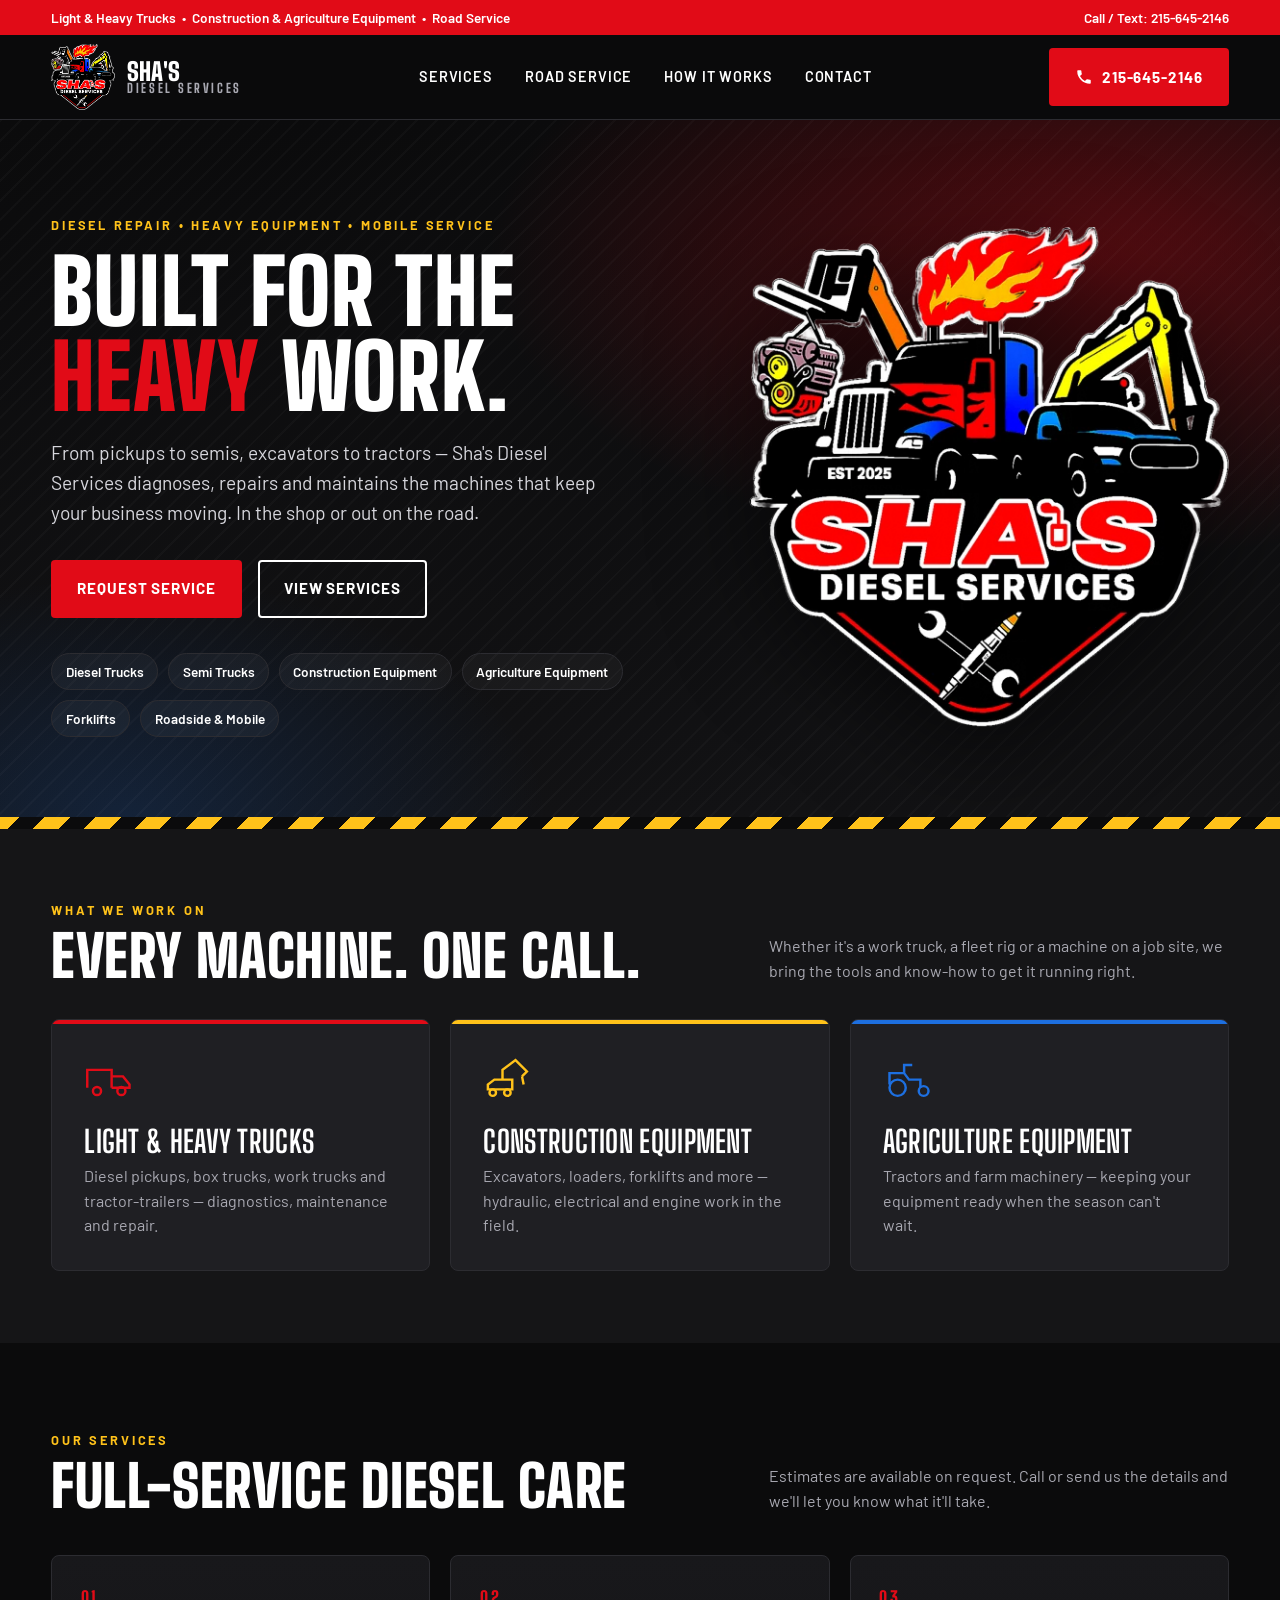
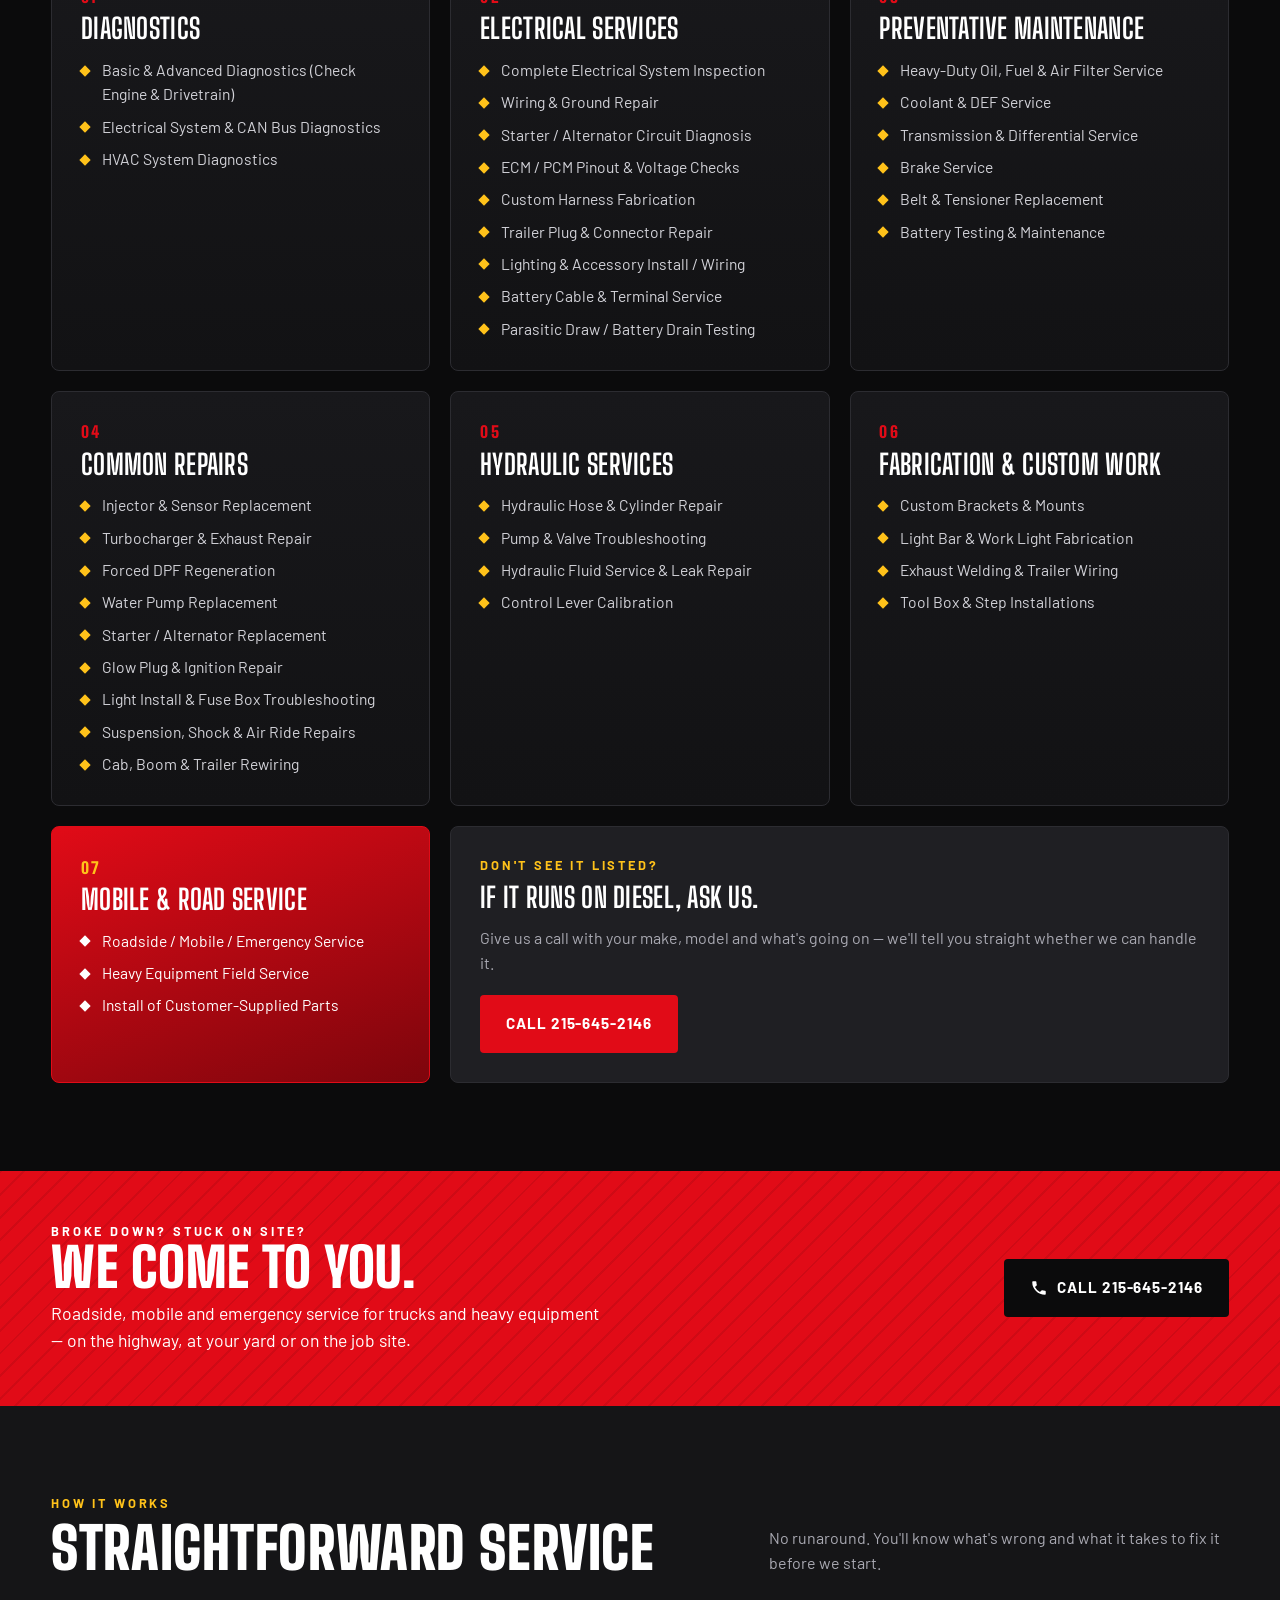
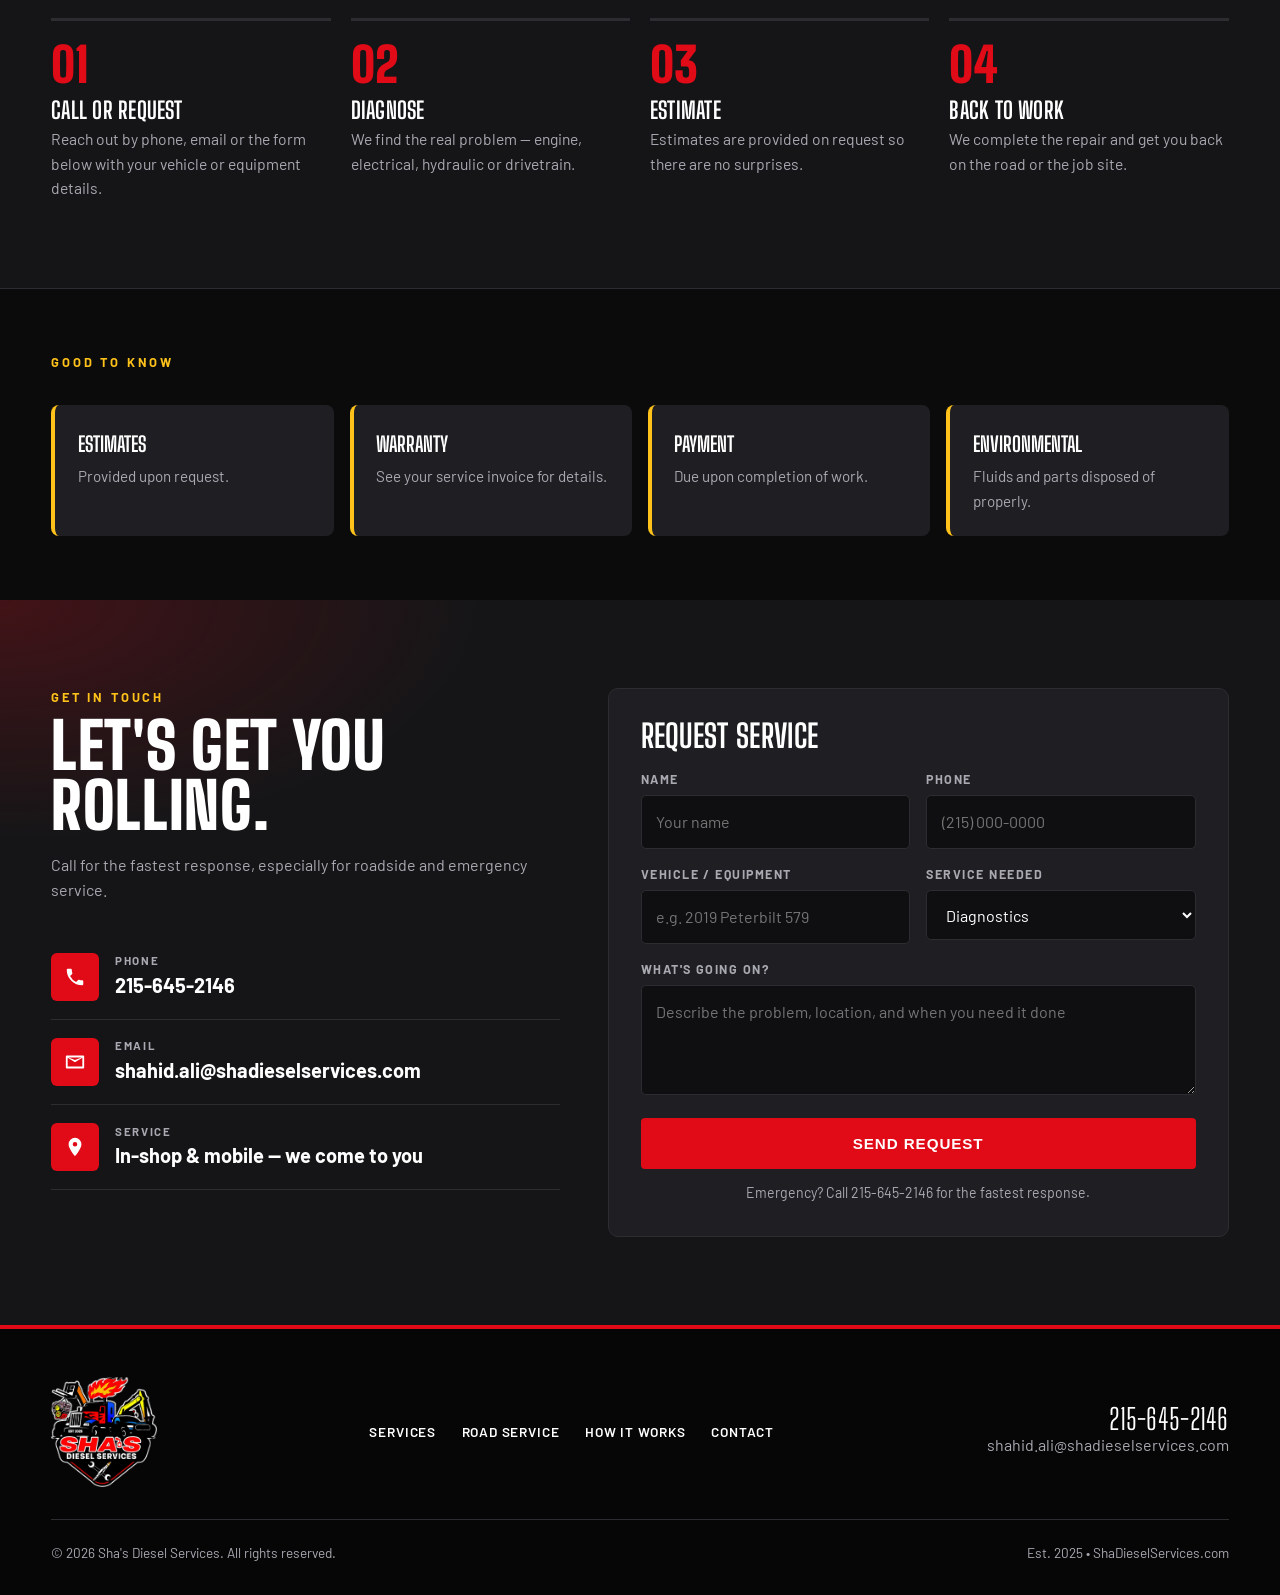
==== index.html @ 334b54c5 "Rename index (2).html to index.html" ====
<!DOCTYPE html>
<html lang="en">
<head>
<meta charset="utf-8">
<meta name="viewport" content="width=device-width, initial-scale=1">
<title>Sha's Diesel Services | Diesel, Heavy Equipment & Mobile Road Service</title>
<meta name="description" content="Sha's Diesel Services — diagnostics, electrical, hydraulic, preventative maintenance, repairs, fabrication and mobile road service for light and heavy trucks, construction and agriculture equipment. Call 215-645-2146.">
<link rel="icon" href="fav.png">
<link rel="preconnect" href="https://fonts.googleapis.com">
<link rel="preconnect" href="https://fonts.gstatic.com" crossorigin>
<link href="https://fonts.googleapis.com/css2?family=Big+Shoulders+Display:wght@700;800;900&family=Barlow:wght@400;500;600;700&display=swap" rel="stylesheet">
<style>
:root{
  --black:#0b0b0c; --char:#151517; --steel:#1f1f23; --line:#2c2c31;
  --red:#e10b17; --red-dk:#b2070f; --yellow:#ffc21a; --blue:#1d6fe0;
  --white:#fff; --mute:#a9a9b2;
}
*{box-sizing:border-box;margin:0;padding:0}
html{scroll-behavior:smooth}
body{font-family:'Barlow',system-ui,sans-serif;background:var(--black);color:var(--white);line-height:1.55;-webkit-font-smoothing:antialiased}
a{color:inherit;text-decoration:none}
img{max-width:100%;display:block}
.wrap{width:min(1180px,92%);margin:0 auto}
h1,h2,h3,.display{font-family:'Big Shoulders Display',Impact,sans-serif;text-transform:uppercase;letter-spacing:.01em;line-height:.95}
.eyebrow{font-weight:700;font-size:.8rem;letter-spacing:.22em;text-transform:uppercase;color:var(--yellow)}
.btn{display:inline-flex;align-items:center;gap:.55rem;font-weight:700;text-transform:uppercase;letter-spacing:.06em;font-size:.95rem;padding:.95rem 1.5rem;border-radius:4px;transition:.2s;border:2px solid transparent;cursor:pointer}
.btn-red{background:var(--red);color:#fff}
.btn-red:hover{background:var(--red-dk)}
.btn-ghost{border-color:#fff;color:#fff}
.btn-ghost:hover{background:#fff;color:var(--black)}
.btn svg{width:18px;height:18px}

/* top bar */
.topbar{background:var(--red);font-size:.85rem;font-weight:600}
.topbar .wrap{display:flex;justify-content:space-between;gap:1rem;padding:.45rem 0;flex-wrap:wrap}
.topbar span{display:inline-flex;align-items:center;gap:.4rem}

/* header */
header{position:sticky;top:0;z-index:50;background:rgba(11,11,12,.94);backdrop-filter:blur(8px);border-bottom:1px solid var(--line)}
header .wrap{display:flex;align-items:center;justify-content:space-between;height:84px}
.brand{display:flex;align-items:center;gap:.8rem}
.brand img{height:66px;width:auto}
.brand b{font-family:'Big Shoulders Display';font-size:1.55rem;font-weight:900;line-height:.9;text-transform:uppercase}
.brand b small{display:block;font-size:.8rem;letter-spacing:.2em;color:var(--mute);font-weight:800}
nav ul{display:flex;gap:2rem;list-style:none;font-weight:600;text-transform:uppercase;font-size:.9rem;letter-spacing:.06em}
nav a:hover{color:var(--yellow)}
.hdr-call{display:flex;align-items:center;gap:1rem}

/* hero */
.hero{position:relative;overflow:hidden;padding:6rem 0 5rem;background:
  radial-gradient(1000px 500px at 85% 20%,rgba(225,11,23,.35),transparent 60%),
  radial-gradient(700px 400px at 10% 100%,rgba(29,111,224,.18),transparent 60%),
  linear-gradient(180deg,#0b0b0c,#121214)}
.hero::before{content:"";position:absolute;inset:0;background:repeating-linear-gradient(135deg,rgba(255,255,255,.025) 0 2px,transparent 2px 14px);pointer-events:none}
.hero .wrap{position:relative;display:grid;grid-template-columns:1.15fr .85fr;gap:3rem;align-items:center}
.hero h1{font-size:clamp(3.2rem,7vw,6rem);font-weight:900;margin:.8rem 0 1.2rem}
.hero h1 em{font-style:normal;color:var(--red)}
.hero p.lead{font-size:1.2rem;color:#d6d6dc;max-width:560px;margin-bottom:2rem}
.hero .cta{display:flex;gap:1rem;flex-wrap:wrap}
.hero .badge{filter:drop-shadow(0 25px 50px rgba(0,0,0,.6))}
.tags{display:flex;flex-wrap:wrap;gap:.6rem;margin-top:2.2rem}
.tags span{border:1px solid var(--line);background:rgba(255,255,255,.04);padding:.45rem .85rem;border-radius:999px;font-size:.85rem;font-weight:600}

/* hazard stripe */
.stripe{height:12px;background:repeating-linear-gradient(-45deg,var(--yellow) 0 18px,var(--black) 18px 36px)}

/* we work on */
.fleet{background:var(--char);padding:4.5rem 0}
.fleet-grid{display:grid;grid-template-columns:repeat(3,1fr);gap:1.25rem;margin-top:2.2rem}
.fcard{background:var(--steel);border:1px solid var(--line);border-radius:8px;padding:2rem;position:relative;overflow:hidden}
.fcard::after{content:"";position:absolute;left:0;top:0;height:4px;width:100%;background:var(--red)}
.fcard:nth-child(2)::after{background:var(--yellow)}
.fcard:nth-child(3)::after{background:var(--blue)}
.fcard svg{width:52px;height:52px;margin-bottom:1rem}
.fcard h3{font-size:1.9rem;margin-bottom:.5rem}
.fcard p{color:var(--mute)}
.sec-head{display:flex;justify-content:space-between;align-items:end;gap:2rem;flex-wrap:wrap}
.sec-head h2{font-size:clamp(2.4rem,4.5vw,3.6rem);font-weight:900;margin-top:.5rem}
.sec-head p{color:var(--mute);max-width:460px}

/* services */
.services{padding:5.5rem 0;background:var(--black)}
.svc-grid{display:grid;grid-template-columns:repeat(3,1fr);gap:1.25rem;margin-top:2.6rem}
.svc{background:linear-gradient(180deg,#18181b,#121214);border:1px solid var(--line);border-radius:8px;padding:1.8rem;transition:.25s}
.svc:hover{border-color:var(--red);transform:translateY(-3px)}
.svc .num{font-family:'Big Shoulders Display';font-weight:900;color:var(--red);font-size:1rem;letter-spacing:.15em}
.svc h3{font-size:1.75rem;margin:.35rem 0 1rem}
.svc ul{list-style:none;display:grid;gap:.5rem}
.svc li{position:relative;padding-left:1.3rem;color:#d2d2d8;font-size:.98rem}
.svc li::before{content:"";position:absolute;left:0;top:.55em;width:8px;height:8px;background:var(--yellow);transform:rotate(45deg)}
.svc.feature{background:linear-gradient(160deg,var(--red),#7d050c);border-color:var(--red)}
.svc.feature .num{color:var(--yellow)}
.svc.feature li{color:#fff}
.svc.feature li::before{background:#fff}
.svc.wide{grid-column:span 2}

/* road service banner */
.road{background:var(--red);position:relative;overflow:hidden}
.road::before{content:"";position:absolute;inset:0;background:repeating-linear-gradient(135deg,rgba(0,0,0,.08) 0 2px,transparent 2px 16px)}
.road .wrap{position:relative;display:flex;justify-content:space-between;align-items:center;gap:2rem;padding:3.2rem 0;flex-wrap:wrap}
.road h2{font-size:clamp(2.2rem,4.5vw,3.4rem);font-weight:900}
.road p{font-size:1.1rem;max-width:560px;margin-top:.4rem}
.road .btn{background:var(--black);color:#fff}
.road .btn:hover{background:#000}

/* process */
.process{padding:5.5rem 0;background:var(--char)}
.steps{display:grid;grid-template-columns:repeat(4,1fr);gap:1.25rem;margin-top:2.6rem;counter-reset:s}
.step{border-top:3px solid var(--line);padding-top:1.3rem;counter-increment:s}
.step::before{content:"0" counter(s);font-family:'Big Shoulders Display';font-weight:900;font-size:3rem;color:var(--red);display:block;line-height:1}
.step h3{font-size:1.45rem;margin:.6rem 0 .4rem}
.step p{color:var(--mute);font-size:.98rem}

/* policies */
.policies{padding:4rem 0;background:var(--black);border-top:1px solid var(--line)}
.pol-grid{display:grid;grid-template-columns:repeat(4,1fr);gap:1rem;margin-top:2rem}
.pol{background:var(--steel);border-radius:8px;padding:1.4rem;border-left:4px solid var(--yellow)}
.pol b{display:block;font-family:'Big Shoulders Display';font-size:1.3rem;text-transform:uppercase;margin-bottom:.25rem}
.pol span{color:var(--mute);font-size:.95rem}

/* contact */
.contact{padding:5.5rem 0;background:
  radial-gradient(800px 400px at 0% 0%,rgba(225,11,23,.22),transparent 60%),var(--char)}
.contact .wrap{display:grid;grid-template-columns:.9fr 1.1fr;gap:3rem}
.contact h2{font-size:clamp(2.6rem,5vw,4rem);font-weight:900;margin:.5rem 0 1rem}
.contact p.sub{color:var(--mute);margin-bottom:2rem}
.cline{display:flex;align-items:center;gap:1rem;padding:1.1rem 0;border-bottom:1px solid var(--line)}
.cline .ic{width:48px;height:48px;border-radius:6px;background:var(--red);display:grid;place-items:center;flex:none}
.cline .ic svg{width:22px;height:22px}
.cline small{display:block;color:var(--mute);text-transform:uppercase;letter-spacing:.14em;font-size:.72rem;font-weight:700}
.cline strong{font-size:1.25rem}
form{background:var(--steel);border:1px solid var(--line);border-radius:10px;padding:2rem}
form h3{font-size:2rem;margin-bottom:1.2rem}
.row{display:grid;grid-template-columns:1fr 1fr;gap:1rem}
label{display:block;font-size:.78rem;font-weight:700;letter-spacing:.12em;text-transform:uppercase;color:var(--mute);margin-bottom:.35rem}
input,select,textarea{width:100%;background:#0f0f11;border:1px solid var(--line);color:#fff;padding:.85rem .9rem;border-radius:5px;font:inherit;margin-bottom:1rem}
input:focus,select:focus,textarea:focus{outline:none;border-color:var(--red)}
textarea{min-height:110px;resize:vertical}
form .btn{width:100%;justify-content:center}
.form-note{font-size:.88rem;color:var(--mute);margin-top:.8rem;text-align:center}
#formMsg{display:none;margin-top:1rem;padding:1rem;border-radius:6px;background:rgba(255,194,26,.12);border:1px solid var(--yellow);font-size:.95rem}

footer{background:#060607;padding:3rem 0 2rem;border-top:4px solid var(--red)}
.foot{display:flex;justify-content:space-between;align-items:center;gap:2rem;flex-wrap:wrap}
.foot img{height:110px}
.foot ul{list-style:none;display:flex;gap:1.6rem;flex-wrap:wrap;font-weight:600;text-transform:uppercase;font-size:.85rem;letter-spacing:.06em}
.copy{margin-top:2rem;padding-top:1.4rem;border-top:1px solid var(--line);color:var(--mute);font-size:.85rem;display:flex;justify-content:space-between;flex-wrap:wrap;gap:1rem}

.callbar{display:none}

@media (max-width:980px){
  nav{display:none}
  .hero .wrap,.contact .wrap{grid-template-columns:1fr}
  .hero .badge{max-width:340px;margin:0 auto;order:-1}
  .fleet-grid,.svc-grid{grid-template-columns:1fr 1fr}
  .steps,.pol-grid{grid-template-columns:1fr 1fr}
}
@media (max-width:640px){
  .topbar{display:none}
  header .wrap{height:70px}
  .brand img{height:52px}
  .hdr-call .btn span{display:none}
  .hero{padding:3rem 0 4rem}
  .fleet-grid,.svc-grid,.steps,.pol-grid,.row{grid-template-columns:1fr}
  .svc.wide{grid-column:auto}
  .callbar{display:flex;position:fixed;bottom:0;left:0;right:0;z-index:60}
  .callbar a{flex:1;text-align:center;padding:1rem;font-weight:700;text-transform:uppercase;letter-spacing:.06em}
  .callbar a:first-child{background:var(--red)}
  .callbar a:last-child{background:var(--yellow);color:var(--black)}
  body{padding-bottom:56px}
}
@media print{
  header{position:static}
  .callbar{display:none!important}
  .svc:hover{transform:none}
  *{-webkit-print-color-adjust:exact;print-color-adjust:exact}
  section,.road,.fcard,.svc,.step,.pol,form{break-inside:avoid}
}
</style>
</head>
<body>

<div class="topbar"><div class="wrap">
  <span>Light &amp; Heavy Trucks &nbsp;•&nbsp; Construction &amp; Agriculture Equipment &nbsp;•&nbsp; Road Service</span>
  <span>Call / Text: 215-645-2146</span>
</div></div>

<header><div class="wrap">
  <a href="#top" class="brand">
    <img src="logo.webp" alt="Sha's Diesel Services logo">
    <b>Sha's<small>Diesel Services</small></b>
  </a>
  <nav><ul>
    <li><a href="#services">Services</a></li>
    <li><a href="#road">Road Service</a></li>
    <li><a href="#process">How It Works</a></li>
    <li><a href="#contact">Contact</a></li>
  </ul></nav>
  <div class="hdr-call">
    <a class="btn btn-red" href="tel:+12156452146">
      <svg viewBox="0 0 24 24" fill="currentColor"><path d="M6.6 10.8a15.1 15.1 0 0 0 6.6 6.6l2.2-2.2c.3-.3.7-.4 1-.2 1.1.4 2.3.6 3.6.6.6 0 1 .4 1 1V20c0 .6-.4 1-1 1A17 17 0 0 1 3 4c0-.6.4-1 1-1h3.5c.6 0 1 .4 1 1 0 1.3.2 2.5.6 3.6.1.3 0 .7-.2 1l-2.3 2.2Z"/></svg>
      <span>215-645-2146</span>
    </a>
  </div>
</div></header>

<main id="top">
<section class="hero"><div class="wrap">
  <div>
    <div class="eyebrow">Diesel Repair • Heavy Equipment • Mobile Service</div>
    <h1>Built for the<br><em>heavy</em> work.</h1>
    <p class="lead">From pickups to semis, excavators to tractors — Sha's Diesel Services diagnoses, repairs and maintains the machines that keep your business moving. In the shop or out on the road.</p>
    <div class="cta">
      <a class="btn btn-red" href="#contact">Request Service</a>
      <a class="btn btn-ghost" href="#services">View Services</a>
    </div>
    <div class="tags">
      <span>Diesel Trucks</span><span>Semi Trucks</span><span>Construction Equipment</span><span>Agriculture Equipment</span><span>Forklifts</span><span>Roadside &amp; Mobile</span>
    </div>
  </div>
  <img class="badge" src="logo.webp" alt="Sha's Diesel Services — Est. 2025">
</div></section>

<div class="stripe"></div>

<section class="fleet"><div class="wrap">
  <div class="sec-head">
    <div><div class="eyebrow">What We Work On</div><h2>Every machine. One call.</h2></div>
    <p>Whether it's a work truck, a fleet rig or a machine on a job site, we bring the tools and know-how to get it running right.</p>
  </div>
  <div class="fleet-grid">
    <div class="fcard">
      <svg viewBox="0 0 64 64" fill="none" stroke="#e10b17" stroke-width="3"><path d="M4 44V22h30v22M34 30h14l8 10v4H34"/><circle cx="16" cy="48" r="5"/><circle cx="46" cy="48" r="5"/></svg>
      <h3>Light &amp; Heavy Trucks</h3>
      <p>Diesel pickups, box trucks, work trucks and tractor-trailers — diagnostics, maintenance and repair.</p>
    </div>
    <div class="fcard">
      <svg viewBox="0 0 64 64" fill="none" stroke="#ffc21a" stroke-width="3"><path d="M6 46h30V34H14l-8 6zM24 34V22l16-12 14 14-6 6M48 30l2 10"/><circle cx="12" cy="50" r="4"/><circle cx="30" cy="50" r="4"/></svg>
      <h3>Construction Equipment</h3>
      <p>Excavators, loaders, forklifts and more — hydraulic, electrical and engine work in the field.</p>
    </div>
    <div class="fcard">
      <svg viewBox="0 0 64 64" fill="none" stroke="#1d6fe0" stroke-width="3"><path d="M8 40V26h18l6 8h14v10M26 26V16h10"/><circle cx="18" cy="44" r="10"/><circle cx="50" cy="48" r="6"/></svg>
      <h3>Agriculture Equipment</h3>
      <p>Tractors and farm machinery — keeping your equipment ready when the season can't wait.</p>
    </div>
  </div>
</div></section>

<section class="services" id="services"><div class="wrap">
  <div class="sec-head">
    <div><div class="eyebrow">Our Services</div><h2>Full-service diesel care</h2></div>
    <p>Estimates are available on request. Call or send us the details and we'll let you know what it'll take.</p>
  </div>
  <div class="svc-grid">
    <div class="svc">
      <div class="num">01</div><h3>Diagnostics</h3>
      <ul>
        <li>Basic &amp; Advanced Diagnostics (Check Engine &amp; Drivetrain)</li>
        <li>Electrical System &amp; CAN Bus Diagnostics</li>
        <li>HVAC System Diagnostics</li>
      </ul>
    </div>
    <div class="svc">
      <div class="num">02</div><h3>Electrical Services</h3>
      <ul>
        <li>Complete Electrical System Inspection</li>
        <li>Wiring &amp; Ground Repair</li>
        <li>Starter / Alternator Circuit Diagnosis</li>
        <li>ECM / PCM Pinout &amp; Voltage Checks</li>
        <li>Custom Harness Fabrication</li>
        <li>Trailer Plug &amp; Connector Repair</li>
        <li>Lighting &amp; Accessory Install / Wiring</li>
        <li>Battery Cable &amp; Terminal Service</li>
        <li>Parasitic Draw / Battery Drain Testing</li>
      </ul>
    </div>
    <div class="svc">
      <div class="num">03</div><h3>Preventative Maintenance</h3>
      <ul>
        <li>Heavy-Duty Oil, Fuel &amp; Air Filter Service</li>
        <li>Coolant &amp; DEF Service</li>
        <li>Transmission &amp; Differential Service</li>
        <li>Brake Service</li>
        <li>Belt &amp; Tensioner Replacement</li>
        <li>Battery Testing &amp; Maintenance</li>
      </ul>
    </div>
    <div class="svc">
      <div class="num">04</div><h3>Common Repairs</h3>
      <ul>
        <li>Injector &amp; Sensor Replacement</li>
        <li>Turbocharger &amp; Exhaust Repair</li>
        <li>Forced DPF Regeneration</li>
        <li>Water Pump Replacement</li>
        <li>Starter / Alternator Replacement</li>
        <li>Glow Plug &amp; Ignition Repair</li>
        <li>Light Install &amp; Fuse Box Troubleshooting</li>
        <li>Suspension, Shock &amp; Air Ride Repairs</li>
        <li>Cab, Boom &amp; Trailer Rewiring</li>
      </ul>
    </div>
    <div class="svc">
      <div class="num">05</div><h3>Hydraulic Services</h3>
      <ul>
        <li>Hydraulic Hose &amp; Cylinder Repair</li>
        <li>Pump &amp; Valve Troubleshooting</li>
        <li>Hydraulic Fluid Service &amp; Leak Repair</li>
        <li>Control Lever Calibration</li>
      </ul>
    </div>
    <div class="svc">
      <div class="num">06</div><h3>Fabrication &amp; Custom Work</h3>
      <ul>
        <li>Custom Brackets &amp; Mounts</li>
        <li>Light Bar &amp; Work Light Fabrication</li>
        <li>Exhaust Welding &amp; Trailer Wiring</li>
        <li>Tool Box &amp; Step Installations</li>
      </ul>
    </div>
    <div class="svc feature">
      <div class="num">07</div><h3>Mobile &amp; Road Service</h3>
      <ul>
        <li>Roadside / Mobile / Emergency Service</li>
        <li>Heavy Equipment Field Service</li>
        <li>Install of Customer-Supplied Parts</li>
      </ul>
    </div>
    <div class="svc wide" style="display:flex;flex-direction:column;justify-content:center;background:var(--steel)">
      <div class="eyebrow">Don't see it listed?</div>
      <h3 style="margin-top:.5rem">If it runs on diesel, ask us.</h3>
      <p style="color:var(--mute);margin-bottom:1.2rem">Give us a call with your make, model and what's going on — we'll tell you straight whether we can handle it.</p>
      <div><a class="btn btn-red" href="tel:+12156452146">Call 215-645-2146</a></div>
    </div>
  </div>
</div></section>

<section class="road" id="road"><div class="wrap">
  <div>
    <div class="eyebrow" style="color:#fff">Broke down? Stuck on site?</div>
    <h2>We come to you.</h2>
    <p>Roadside, mobile and emergency service for trucks and heavy equipment — on the highway, at your yard or on the job site.</p>
  </div>
  <a class="btn" href="tel:+12156452146">
    <svg viewBox="0 0 24 24" fill="currentColor"><path d="M6.6 10.8a15.1 15.1 0 0 0 6.6 6.6l2.2-2.2c.3-.3.7-.4 1-.2 1.1.4 2.3.6 3.6.6.6 0 1 .4 1 1V20c0 .6-.4 1-1 1A17 17 0 0 1 3 4c0-.6.4-1 1-1h3.5c.6 0 1 .4 1 1 0 1.3.2 2.5.6 3.6.1.3 0 .7-.2 1l-2.3 2.2Z"/></svg>
    Call 215-645-2146
  </a>
</div></section>

<section class="process" id="process"><div class="wrap">
  <div class="sec-head">
    <div><div class="eyebrow">How It Works</div><h2>Straightforward service</h2></div>
    <p>No runaround. You'll know what's wrong and what it takes to fix it before we start.</p>
  </div>
  <div class="steps">
    <div class="step"><h3>Call or Request</h3><p>Reach out by phone, email or the form below with your vehicle or equipment details.</p></div>
    <div class="step"><h3>Diagnose</h3><p>We find the real problem — engine, electrical, hydraulic or drivetrain.</p></div>
    <div class="step"><h3>Estimate</h3><p>Estimates are provided on request so there are no surprises.</p></div>
    <div class="step"><h3>Back to Work</h3><p>We complete the repair and get you back on the road or the job site.</p></div>
  </div>
</div></section>

<section class="policies"><div class="wrap">
  <div class="eyebrow">Good to Know</div>
  <div class="pol-grid">
    <div class="pol"><b>Estimates</b><span>Provided upon request.</span></div>
    <div class="pol"><b>Warranty</b><span>See your service invoice for details.</span></div>
    <div class="pol"><b>Payment</b><span>Due upon completion of work.</span></div>
    <div class="pol"><b>Environmental</b><span>Fluids and parts disposed of properly.</span></div>
  </div>
</div></section>

<section class="contact" id="contact"><div class="wrap">
  <div>
    <div class="eyebrow">Get In Touch</div>
    <h2>Let's get you rolling.</h2>
    <p class="sub">Call for the fastest response, especially for roadside and emergency service.</p>
    <a class="cline" href="tel:+12156452146">
      <span class="ic"><svg viewBox="0 0 24 24" fill="#fff"><path d="M6.6 10.8a15.1 15.1 0 0 0 6.6 6.6l2.2-2.2c.3-.3.7-.4 1-.2 1.1.4 2.3.6 3.6.6.6 0 1 .4 1 1V20c0 .6-.4 1-1 1A17 17 0 0 1 3 4c0-.6.4-1 1-1h3.5c.6 0 1 .4 1 1 0 1.3.2 2.5.6 3.6.1.3 0 .7-.2 1l-2.3 2.2Z"/></svg></span>
      <span><small>Phone</small><strong>215-645-2146</strong></span>
    </a>
    <a class="cline" href="mailto:shahid.ali@shadieselservices.com">
      <span class="ic"><svg viewBox="0 0 24 24" fill="#fff"><path d="M3 5h18c.6 0 1 .4 1 1v12c0 .6-.4 1-1 1H3c-.6 0-1-.4-1-1V6c0-.6.4-1 1-1Zm9 7.2L4 7.4V17h16V7.4l-8 4.8Zm0-2.3L19.2 7H4.8L12 9.9Z"/></svg></span>
      <span><small>Email</small><strong>shahid.ali@shadieselservices.com</strong></span>
    </a>
    <div class="cline">
      <span class="ic"><svg viewBox="0 0 24 24" fill="#fff"><path d="M12 2a7 7 0 0 1 7 7c0 5.2-7 13-7 13S5 14.2 5 9a7 7 0 0 1 7-7Zm0 4.5A2.5 2.5 0 1 0 12 11.5 2.5 2.5 0 0 0 12 6.5Z"/></svg></span>
      <span><small>Service</small><strong>In-shop &amp; mobile — we come to you</strong></span>
    </div>
  </div>

  <form id="quote">
    <h3>Request Service</h3>
    <div class="row">
      <div><label for="n">Name</label><input id="n" required placeholder="Your name"></div>
      <div><label for="p">Phone</label><input id="p" type="tel" required placeholder="(215) 000-0000"></div>
    </div>
    <div class="row">
      <div><label for="v">Vehicle / Equipment</label><input id="v" placeholder="e.g. 2019 Peterbilt 579"></div>
      <div><label for="s">Service Needed</label>
        <select id="s">
          <option>Diagnostics</option><option>Electrical</option><option>Preventative Maintenance</option>
          <option>Repair</option><option>Hydraulic</option><option>Fabrication / Custom</option>
          <option>Roadside / Mobile / Emergency</option><option>Other</option>
        </select></div>
    </div>
    <label for="m">What's going on?</label>
    <textarea id="m" placeholder="Describe the problem, location, and when you need it done"></textarea>
    <button class="btn btn-red" type="submit">Send Request</button>
    <p class="form-note">Emergency? Call 215-645-2146 for the fastest response.</p>
    <div id="formMsg"></div>
  </form>
</div></section>
</main>

<footer><div class="wrap">
  <div class="foot">
    <img src="logo.webp" alt="Sha's Diesel Services">
    <ul>
      <li><a href="#services">Services</a></li>
      <li><a href="#road">Road Service</a></li>
      <li><a href="#process">How It Works</a></li>
      <li><a href="#contact">Contact</a></li>
    </ul>
    <div style="text-align:right">
      <div class="display" style="font-size:1.8rem">215-645-2146</div>
      <div style="color:var(--mute)">shahid.ali@shadieselservices.com</div>
    </div>
  </div>
  <div class="copy">
    <span>© <span id="yr">2026</span> Sha's Diesel Services. All rights reserved.</span>
    <span>Est. 2025 • ShaDieselServices.com</span>
  </div>
</div></footer>

<div class="callbar">
  <a href="tel:+12156452146">Call Now</a>
  <a href="#contact">Request Service</a>
</div>

<script>
try{document.getElementById('yr').textContent=new Date().getFullYear()}catch(e){}
// ===== CHANGE THIS to the email that should receive form requests =====
var FORM_EMAIL = 'shahiid.ali@gmail.com';
// =======================================================================

document.getElementById('quote').addEventListener('submit',function(e){
  e.preventDefault();
  var g=function(id){return document.getElementById(id).value.trim()};
  var btn=this.querySelector('button'), msg=document.getElementById('formMsg');
  btn.disabled=true; btn.textContent='Sending...';
  fetch('https://formsubmit.co/ajax/'+FORM_EMAIL,{
    method:'POST',
    headers:{'Content-Type':'application/json','Accept':'application/json'},
    body:JSON.stringify({
      _subject:'New Service Request - '+g('s'),
      _template:'table',
      _captcha:'false',
      Name:g('n'), Phone:g('p'), 'Vehicle / Equipment':g('v'),
      'Service Needed':g('s'), Details:g('m')
    })
  }).then(function(r){return r.json()}).then(function(d){
    if(d.success==='false'||d.success===false) throw new Error();
    msg.style.display='block';
    msg.textContent='Thanks! Your request was sent. We\'ll get back to you shortly. Need help now? Call 215-645-2146.';
    document.getElementById('quote').reset();
  }).catch(function(){
    msg.style.display='block';
    msg.textContent='Sorry, something went wrong sending your request. Please call or text 215-645-2146.';
  }).finally(function(){btn.disabled=false; btn.textContent='Send Request';});
});
</script>
</body>
</html>
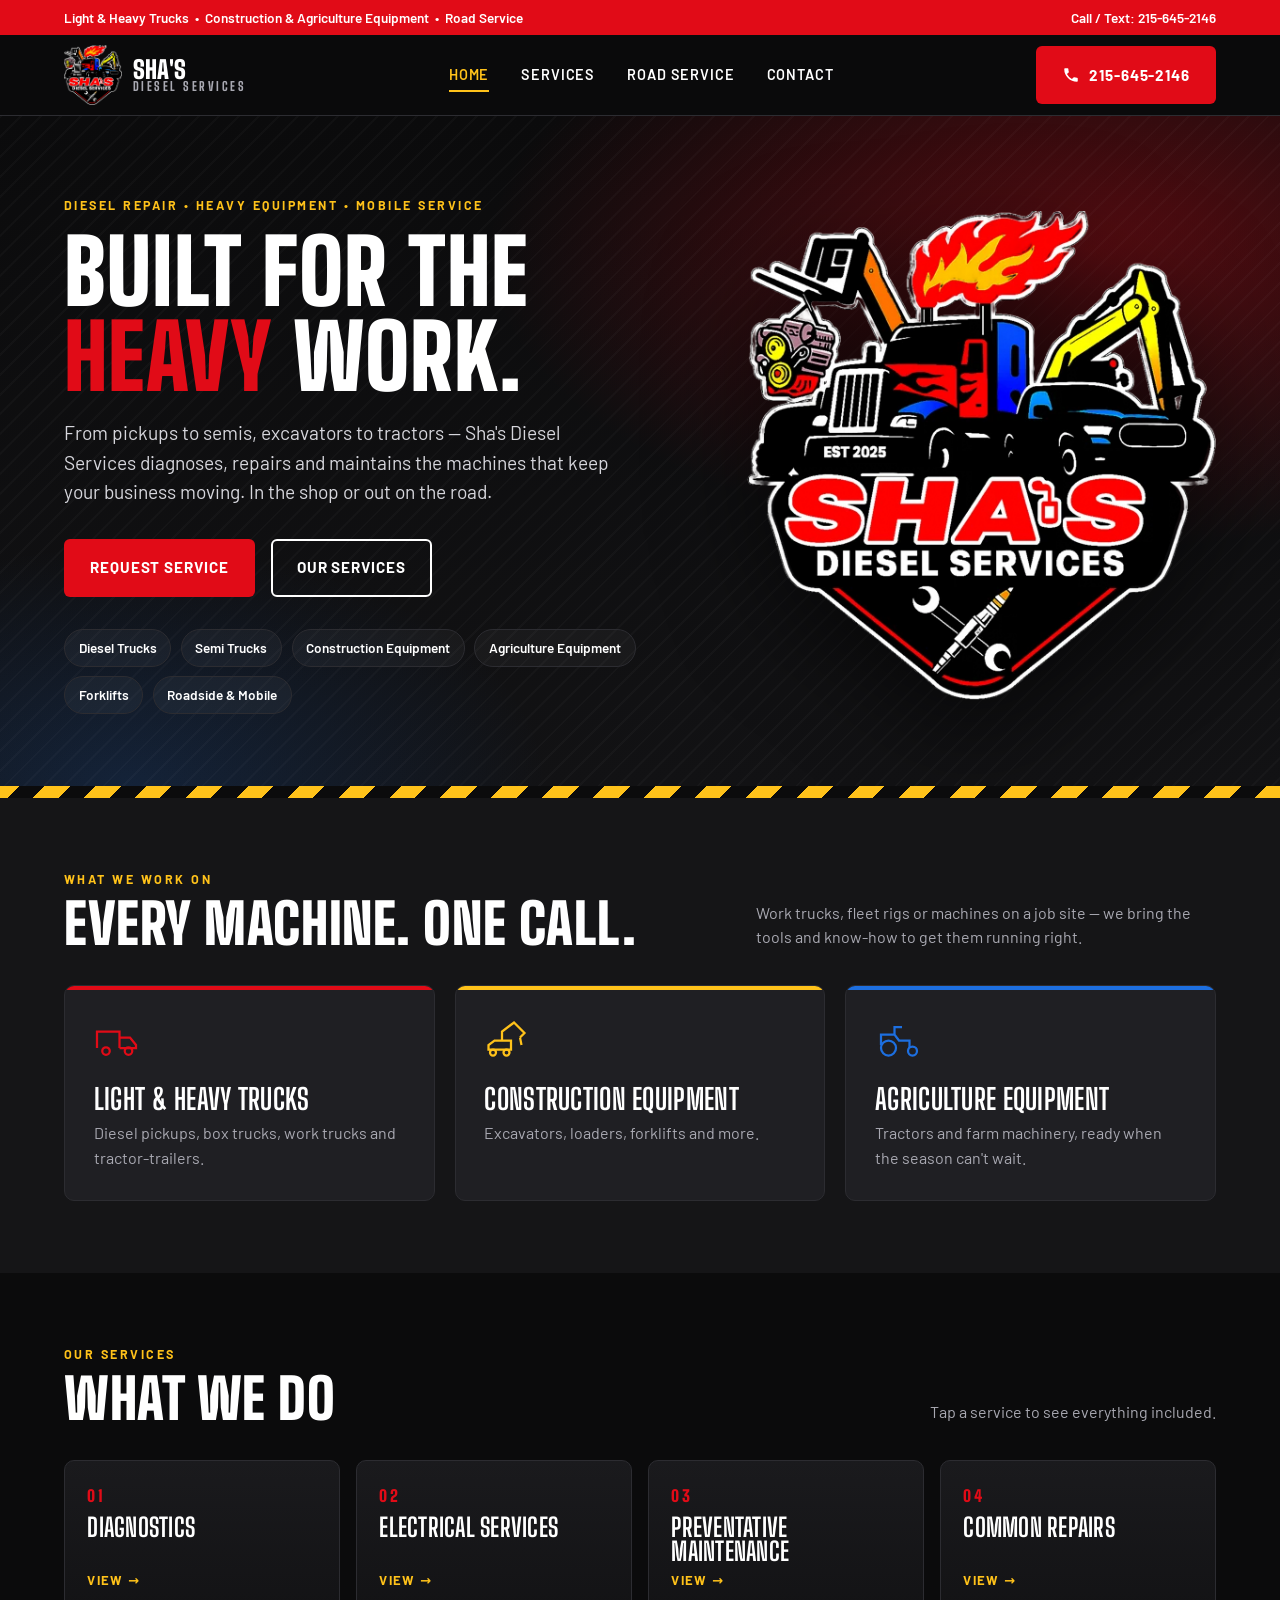
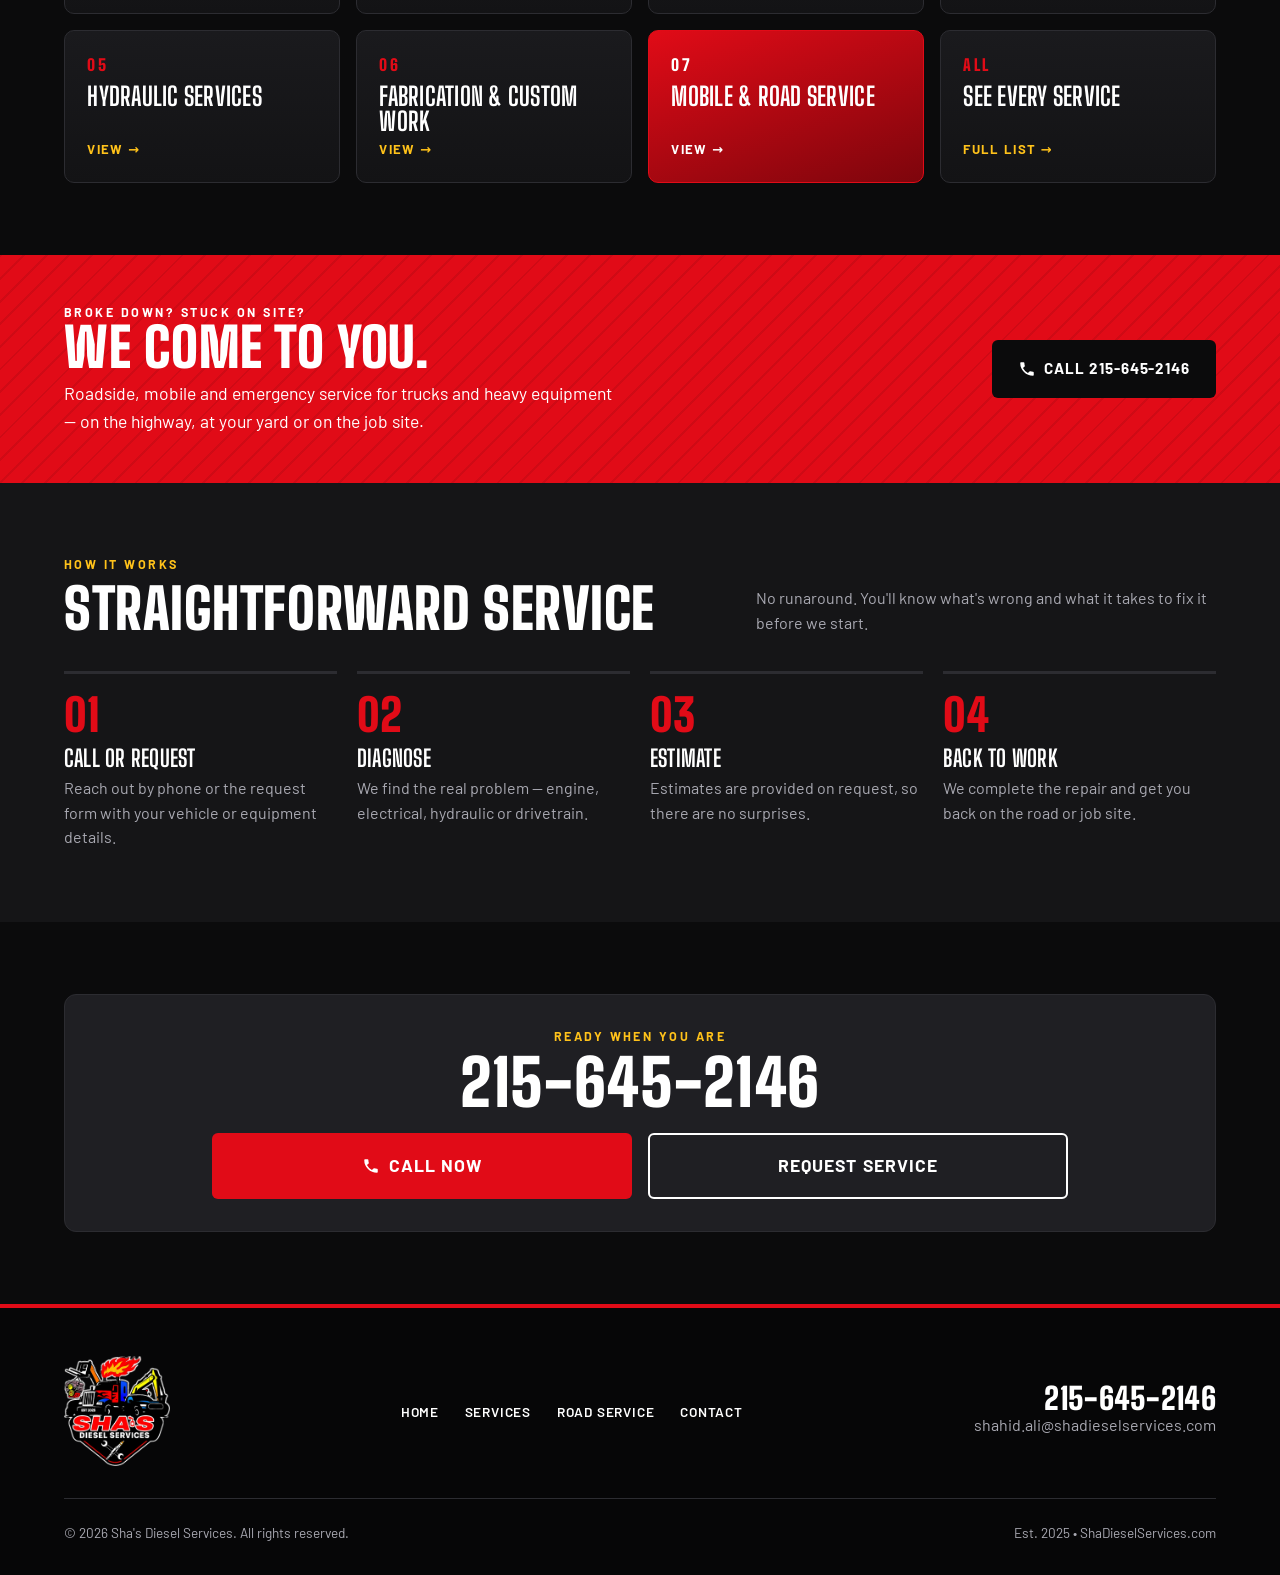
==== commit 82786e9a: "Rename index (3).html to index.html" ====
--- a/index.html
+++ b/index.html
@@ -2,473 +2,132 @@
 <html lang="en">
 <head>
 <meta charset="utf-8">
-<meta name="viewport" content="width=device-width, initial-scale=1">
+<meta name="viewport" content="width=device-width, initial-scale=1, viewport-fit=cover">
 <title>Sha's Diesel Services | Diesel, Heavy Equipment & Mobile Road Service</title>
-<meta name="description" content="Sha's Diesel Services — diagnostics, electrical, hydraulic, preventative maintenance, repairs, fabrication and mobile road service for light and heavy trucks, construction and agriculture equipment. Call 215-645-2146.">
+<meta name="description" content="Sha's Diesel Services: diagnostics, electrical, hydraulic, maintenance, repairs, fabrication and mobile road service for trucks and heavy equipment. Call 215-645-2146.">
+<meta name="theme-color" content="#0b0b0c">
 <link rel="icon" href="fav.png">
+<link rel="apple-touch-icon" href="fav.png">
 <link rel="preconnect" href="https://fonts.googleapis.com">
 <link rel="preconnect" href="https://fonts.gstatic.com" crossorigin>
 <link href="https://fonts.googleapis.com/css2?family=Big+Shoulders+Display:wght@700;800;900&family=Barlow:wght@400;500;600;700&display=swap" rel="stylesheet">
-<style>
-:root{
-  --black:#0b0b0c; --char:#151517; --steel:#1f1f23; --line:#2c2c31;
-  --red:#e10b17; --red-dk:#b2070f; --yellow:#ffc21a; --blue:#1d6fe0;
-  --white:#fff; --mute:#a9a9b2;
-}
-*{box-sizing:border-box;margin:0;padding:0}
-html{scroll-behavior:smooth}
-body{font-family:'Barlow',system-ui,sans-serif;background:var(--black);color:var(--white);line-height:1.55;-webkit-font-smoothing:antialiased}
-a{color:inherit;text-decoration:none}
-img{max-width:100%;display:block}
-.wrap{width:min(1180px,92%);margin:0 auto}
-h1,h2,h3,.display{font-family:'Big Shoulders Display',Impact,sans-serif;text-transform:uppercase;letter-spacing:.01em;line-height:.95}
-.eyebrow{font-weight:700;font-size:.8rem;letter-spacing:.22em;text-transform:uppercase;color:var(--yellow)}
-.btn{display:inline-flex;align-items:center;gap:.55rem;font-weight:700;text-transform:uppercase;letter-spacing:.06em;font-size:.95rem;padding:.95rem 1.5rem;border-radius:4px;transition:.2s;border:2px solid transparent;cursor:pointer}
-.btn-red{background:var(--red);color:#fff}
-.btn-red:hover{background:var(--red-dk)}
-.btn-ghost{border-color:#fff;color:#fff}
-.btn-ghost:hover{background:#fff;color:var(--black)}
-.btn svg{width:18px;height:18px}
-
-/* top bar */
-.topbar{background:var(--red);font-size:.85rem;font-weight:600}
-.topbar .wrap{display:flex;justify-content:space-between;gap:1rem;padding:.45rem 0;flex-wrap:wrap}
-.topbar span{display:inline-flex;align-items:center;gap:.4rem}
-
-/* header */
-header{position:sticky;top:0;z-index:50;background:rgba(11,11,12,.94);backdrop-filter:blur(8px);border-bottom:1px solid var(--line)}
-header .wrap{display:flex;align-items:center;justify-content:space-between;height:84px}
-.brand{display:flex;align-items:center;gap:.8rem}
-.brand img{height:66px;width:auto}
-.brand b{font-family:'Big Shoulders Display';font-size:1.55rem;font-weight:900;line-height:.9;text-transform:uppercase}
-.brand b small{display:block;font-size:.8rem;letter-spacing:.2em;color:var(--mute);font-weight:800}
-nav ul{display:flex;gap:2rem;list-style:none;font-weight:600;text-transform:uppercase;font-size:.9rem;letter-spacing:.06em}
-nav a:hover{color:var(--yellow)}
-.hdr-call{display:flex;align-items:center;gap:1rem}
-
-/* hero */
-.hero{position:relative;overflow:hidden;padding:6rem 0 5rem;background:
-  radial-gradient(1000px 500px at 85% 20%,rgba(225,11,23,.35),transparent 60%),
-  radial-gradient(700px 400px at 10% 100%,rgba(29,111,224,.18),transparent 60%),
-  linear-gradient(180deg,#0b0b0c,#121214)}
-.hero::before{content:"";position:absolute;inset:0;background:repeating-linear-gradient(135deg,rgba(255,255,255,.025) 0 2px,transparent 2px 14px);pointer-events:none}
-.hero .wrap{position:relative;display:grid;grid-template-columns:1.15fr .85fr;gap:3rem;align-items:center}
-.hero h1{font-size:clamp(3.2rem,7vw,6rem);font-weight:900;margin:.8rem 0 1.2rem}
-.hero h1 em{font-style:normal;color:var(--red)}
-.hero p.lead{font-size:1.2rem;color:#d6d6dc;max-width:560px;margin-bottom:2rem}
-.hero .cta{display:flex;gap:1rem;flex-wrap:wrap}
-.hero .badge{filter:drop-shadow(0 25px 50px rgba(0,0,0,.6))}
-.tags{display:flex;flex-wrap:wrap;gap:.6rem;margin-top:2.2rem}
-.tags span{border:1px solid var(--line);background:rgba(255,255,255,.04);padding:.45rem .85rem;border-radius:999px;font-size:.85rem;font-weight:600}
-
-/* hazard stripe */
-.stripe{height:12px;background:repeating-linear-gradient(-45deg,var(--yellow) 0 18px,var(--black) 18px 36px)}
-
-/* we work on */
-.fleet{background:var(--char);padding:4.5rem 0}
-.fleet-grid{display:grid;grid-template-columns:repeat(3,1fr);gap:1.25rem;margin-top:2.2rem}
-.fcard{background:var(--steel);border:1px solid var(--line);border-radius:8px;padding:2rem;position:relative;overflow:hidden}
-.fcard::after{content:"";position:absolute;left:0;top:0;height:4px;width:100%;background:var(--red)}
-.fcard:nth-child(2)::after{background:var(--yellow)}
-.fcard:nth-child(3)::after{background:var(--blue)}
-.fcard svg{width:52px;height:52px;margin-bottom:1rem}
-.fcard h3{font-size:1.9rem;margin-bottom:.5rem}
-.fcard p{color:var(--mute)}
-.sec-head{display:flex;justify-content:space-between;align-items:end;gap:2rem;flex-wrap:wrap}
-.sec-head h2{font-size:clamp(2.4rem,4.5vw,3.6rem);font-weight:900;margin-top:.5rem}
-.sec-head p{color:var(--mute);max-width:460px}
-
-/* services */
-.services{padding:5.5rem 0;background:var(--black)}
-.svc-grid{display:grid;grid-template-columns:repeat(3,1fr);gap:1.25rem;margin-top:2.6rem}
-.svc{background:linear-gradient(180deg,#18181b,#121214);border:1px solid var(--line);border-radius:8px;padding:1.8rem;transition:.25s}
-.svc:hover{border-color:var(--red);transform:translateY(-3px)}
-.svc .num{font-family:'Big Shoulders Display';font-weight:900;color:var(--red);font-size:1rem;letter-spacing:.15em}
-.svc h3{font-size:1.75rem;margin:.35rem 0 1rem}
-.svc ul{list-style:none;display:grid;gap:.5rem}
-.svc li{position:relative;padding-left:1.3rem;color:#d2d2d8;font-size:.98rem}
-.svc li::before{content:"";position:absolute;left:0;top:.55em;width:8px;height:8px;background:var(--yellow);transform:rotate(45deg)}
-.svc.feature{background:linear-gradient(160deg,var(--red),#7d050c);border-color:var(--red)}
-.svc.feature .num{color:var(--yellow)}
-.svc.feature li{color:#fff}
-.svc.feature li::before{background:#fff}
-.svc.wide{grid-column:span 2}
-
-/* road service banner */
-.road{background:var(--red);position:relative;overflow:hidden}
-.road::before{content:"";position:absolute;inset:0;background:repeating-linear-gradient(135deg,rgba(0,0,0,.08) 0 2px,transparent 2px 16px)}
-.road .wrap{position:relative;display:flex;justify-content:space-between;align-items:center;gap:2rem;padding:3.2rem 0;flex-wrap:wrap}
-.road h2{font-size:clamp(2.2rem,4.5vw,3.4rem);font-weight:900}
-.road p{font-size:1.1rem;max-width:560px;margin-top:.4rem}
-.road .btn{background:var(--black);color:#fff}
-.road .btn:hover{background:#000}
-
-/* process */
-.process{padding:5.5rem 0;background:var(--char)}
-.steps{display:grid;grid-template-columns:repeat(4,1fr);gap:1.25rem;margin-top:2.6rem;counter-reset:s}
-.step{border-top:3px solid var(--line);padding-top:1.3rem;counter-increment:s}
-.step::before{content:"0" counter(s);font-family:'Big Shoulders Display';font-weight:900;font-size:3rem;color:var(--red);display:block;line-height:1}
-.step h3{font-size:1.45rem;margin:.6rem 0 .4rem}
-.step p{color:var(--mute);font-size:.98rem}
-
-/* policies */
-.policies{padding:4rem 0;background:var(--black);border-top:1px solid var(--line)}
-.pol-grid{display:grid;grid-template-columns:repeat(4,1fr);gap:1rem;margin-top:2rem}
-.pol{background:var(--steel);border-radius:8px;padding:1.4rem;border-left:4px solid var(--yellow)}
-.pol b{display:block;font-family:'Big Shoulders Display';font-size:1.3rem;text-transform:uppercase;margin-bottom:.25rem}
-.pol span{color:var(--mute);font-size:.95rem}
-
-/* contact */
-.contact{padding:5.5rem 0;background:
-  radial-gradient(800px 400px at 0% 0%,rgba(225,11,23,.22),transparent 60%),var(--char)}
-.contact .wrap{display:grid;grid-template-columns:.9fr 1.1fr;gap:3rem}
-.contact h2{font-size:clamp(2.6rem,5vw,4rem);font-weight:900;margin:.5rem 0 1rem}
-.contact p.sub{color:var(--mute);margin-bottom:2rem}
-.cline{display:flex;align-items:center;gap:1rem;padding:1.1rem 0;border-bottom:1px solid var(--line)}
-.cline .ic{width:48px;height:48px;border-radius:6px;background:var(--red);display:grid;place-items:center;flex:none}
-.cline .ic svg{width:22px;height:22px}
-.cline small{display:block;color:var(--mute);text-transform:uppercase;letter-spacing:.14em;font-size:.72rem;font-weight:700}
-.cline strong{font-size:1.25rem}
-form{background:var(--steel);border:1px solid var(--line);border-radius:10px;padding:2rem}
-form h3{font-size:2rem;margin-bottom:1.2rem}
-.row{display:grid;grid-template-columns:1fr 1fr;gap:1rem}
-label{display:block;font-size:.78rem;font-weight:700;letter-spacing:.12em;text-transform:uppercase;color:var(--mute);margin-bottom:.35rem}
-input,select,textarea{width:100%;background:#0f0f11;border:1px solid var(--line);color:#fff;padding:.85rem .9rem;border-radius:5px;font:inherit;margin-bottom:1rem}
-input:focus,select:focus,textarea:focus{outline:none;border-color:var(--red)}
-textarea{min-height:110px;resize:vertical}
-form .btn{width:100%;justify-content:center}
-.form-note{font-size:.88rem;color:var(--mute);margin-top:.8rem;text-align:center}
-#formMsg{display:none;margin-top:1rem;padding:1rem;border-radius:6px;background:rgba(255,194,26,.12);border:1px solid var(--yellow);font-size:.95rem}
-
-footer{background:#060607;padding:3rem 0 2rem;border-top:4px solid var(--red)}
-.foot{display:flex;justify-content:space-between;align-items:center;gap:2rem;flex-wrap:wrap}
-.foot img{height:110px}
-.foot ul{list-style:none;display:flex;gap:1.6rem;flex-wrap:wrap;font-weight:600;text-transform:uppercase;font-size:.85rem;letter-spacing:.06em}
-.copy{margin-top:2rem;padding-top:1.4rem;border-top:1px solid var(--line);color:var(--mute);font-size:.85rem;display:flex;justify-content:space-between;flex-wrap:wrap;gap:1rem}
-
-.callbar{display:none}
-
-@media (max-width:980px){
-  nav{display:none}
-  .hero .wrap,.contact .wrap{grid-template-columns:1fr}
-  .hero .badge{max-width:340px;margin:0 auto;order:-1}
-  .fleet-grid,.svc-grid{grid-template-columns:1fr 1fr}
-  .steps,.pol-grid{grid-template-columns:1fr 1fr}
-}
-@media (max-width:640px){
-  .topbar{display:none}
-  header .wrap{height:70px}
-  .brand img{height:52px}
-  .hdr-call .btn span{display:none}
-  .hero{padding:3rem 0 4rem}
-  .fleet-grid,.svc-grid,.steps,.pol-grid,.row{grid-template-columns:1fr}
-  .svc.wide{grid-column:auto}
-  .callbar{display:flex;position:fixed;bottom:0;left:0;right:0;z-index:60}
-  .callbar a{flex:1;text-align:center;padding:1rem;font-weight:700;text-transform:uppercase;letter-spacing:.06em}
-  .callbar a:first-child{background:var(--red)}
-  .callbar a:last-child{background:var(--yellow);color:var(--black)}
-  body{padding-bottom:56px}
-}
-@media print{
-  header{position:static}
-  .callbar{display:none!important}
-  .svc:hover{transform:none}
-  *{-webkit-print-color-adjust:exact;print-color-adjust:exact}
-  section,.road,.fcard,.svc,.step,.pol,form{break-inside:avoid}
-}
-</style>
+<link rel="stylesheet" href="styles.css">
 </head>
 <body>
 
 <div class="topbar"><div class="wrap">
-  <span>Light &amp; Heavy Trucks &nbsp;•&nbsp; Construction &amp; Agriculture Equipment &nbsp;•&nbsp; Road Service</span>
+  <span>Light &amp; Heavy Trucks &nbsp;&bull;&nbsp; Construction &amp; Agriculture Equipment &nbsp;&bull;&nbsp; Road Service</span>
   <span>Call / Text: 215-645-2146</span>
 </div></div>
 
 <header><div class="wrap">
-  <a href="#top" class="brand">
+  <a href="index.html" class="brand">
     <img src="logo.webp" alt="Sha's Diesel Services logo">
     <b>Sha's<small>Diesel Services</small></b>
   </a>
-  <nav><ul>
-    <li><a href="#services">Services</a></li>
-    <li><a href="#road">Road Service</a></li>
-    <li><a href="#process">How It Works</a></li>
-    <li><a href="#contact">Contact</a></li>
-  </ul></nav>
-  <div class="hdr-call">
-    <a class="btn btn-red" href="tel:+12156452146">
-      <svg viewBox="0 0 24 24" fill="currentColor"><path d="M6.6 10.8a15.1 15.1 0 0 0 6.6 6.6l2.2-2.2c.3-.3.7-.4 1-.2 1.1.4 2.3.6 3.6.6.6 0 1 .4 1 1V20c0 .6-.4 1-1 1A17 17 0 0 1 3 4c0-.6.4-1 1-1h3.5c.6 0 1 .4 1 1 0 1.3.2 2.5.6 3.6.1.3 0 .7-.2 1l-2.3 2.2Z"/></svg>
-      <span>215-645-2146</span>
-    </a>
+  <nav><ul class="nav-links"><li><a href="index.html" class="active">Home</a></li><li><a href="services.html">Services</a></li><li><a href="road-service.html">Road Service</a></li><li><a href="contact.html">Contact</a></li></ul></nav>
+  <div class="hdr-right">
+    <a class="btn btn-red hdr-call" href="tel:+12156452146" aria-label="Call 215-645-2146"><svg viewBox="0 0 24 24" fill="currentColor"><path d="M6.6 10.8a15.1 15.1 0 0 0 6.6 6.6l2.2-2.2c.3-.3.7-.4 1-.2 1.1.4 2.3.6 3.6.6.6 0 1 .4 1 1V20c0 .6-.4 1-1 1A17 17 0 0 1 3 4c0-.6.4-1 1-1h3.5c.6 0 1 .4 1 1 0 1.3.2 2.5.6 3.6.1.3 0 .7-.2 1l-2.3 2.2Z"/></svg><span>215-645-2146</span></a>
+    <button class="menu-btn" data-open-menu aria-label="Open menu"><svg viewBox="0 0 24 24" fill="none" stroke="currentColor" stroke-width="2.4" stroke-linecap="round"><path d="M4 7h16M4 12h16M4 17h16"/></svg></button>
   </div>
 </div></header>
 
-<main id="top">
+<div class="mnav" id="mnav" aria-hidden="true">
+  <div class="mnav-top">
+    <img src="logo.webp" alt="Sha's Diesel Services">
+    <button class="menu-btn" style="display:inline-flex" data-close-menu aria-label="Close menu"><svg viewBox="0 0 24 24" fill="none" stroke="currentColor" stroke-width="2.4" stroke-linecap="round"><path d="M6 6l12 12M18 6L6 18"/></svg></button>
+  </div>
+  <ul><li><a href="index.html" class="active">Home<span>&rarr;</span></a></li><li><a href="services.html">Services<span>&rarr;</span></a></li><li><a href="road-service.html">Road Service<span>&rarr;</span></a></li><li><a href="contact.html">Contact<span>&rarr;</span></a></li></ul>
+  <a class="btn btn-red" href="tel:+12156452146"><svg viewBox="0 0 24 24" fill="currentColor"><path d="M6.6 10.8a15.1 15.1 0 0 0 6.6 6.6l2.2-2.2c.3-.3.7-.4 1-.2 1.1.4 2.3.6 3.6.6.6 0 1 .4 1 1V20c0 .6-.4 1-1 1A17 17 0 0 1 3 4c0-.6.4-1 1-1h3.5c.6 0 1 .4 1 1 0 1.3.2 2.5.6 3.6.1.3 0 .7-.2 1l-2.3 2.2Z"/></svg> Call 215-645-2146</a>
+  <a class="btn btn-ghost" href="contact.html">Request Service</a>
+</div>
+
+<main>
+
 <section class="hero"><div class="wrap">
   <div>
-    <div class="eyebrow">Diesel Repair • Heavy Equipment • Mobile Service</div>
+    <div class="eyebrow">Diesel Repair &bull; Heavy Equipment &bull; Mobile Service</div>
     <h1>Built for the<br><em>heavy</em> work.</h1>
-    <p class="lead">From pickups to semis, excavators to tractors — Sha's Diesel Services diagnoses, repairs and maintains the machines that keep your business moving. In the shop or out on the road.</p>
+    <p class="lead">From pickups to semis, excavators to tractors &mdash; Sha's Diesel Services diagnoses, repairs and maintains the machines that keep your business moving. In the shop or out on the road.</p>
     <div class="cta">
-      <a class="btn btn-red" href="#contact">Request Service</a>
-      <a class="btn btn-ghost" href="#services">View Services</a>
+      <a class="btn btn-red" href="contact.html">Request Service</a>
+      <a class="btn btn-ghost" href="services.html">Our Services</a>
     </div>
-    <div class="tags">
-      <span>Diesel Trucks</span><span>Semi Trucks</span><span>Construction Equipment</span><span>Agriculture Equipment</span><span>Forklifts</span><span>Roadside &amp; Mobile</span>
-    </div>
+    <div class="tags"><span>Diesel Trucks</span><span>Semi Trucks</span><span>Construction Equipment</span><span>Agriculture Equipment</span><span>Forklifts</span><span>Roadside &amp; Mobile</span></div>
   </div>
-  <img class="badge" src="logo.webp" alt="Sha's Diesel Services — Est. 2025">
+  <img class="badge" src="logo.webp" alt="Sha's Diesel Services &mdash; Est. 2025">
+</div></section>
+<div class="stripe"></div>
+
+<section class="block bg-char"><div class="wrap">
+  <div class="sec-head"><div><div class="eyebrow">What We Work On</div><h2>Every machine. One call.</h2></div>
+  <p>Work trucks, fleet rigs or machines on a job site &mdash; we bring the tools and know-how to get them running right.</p></div>
+  <div class="fleet-grid">
+    <div class="fcard"><svg viewBox="0 0 64 64" fill="none" stroke="#e10b17" stroke-width="3"><path d="M4 44V22h30v22M34 30h14l8 10v4H34"/><circle cx="16" cy="48" r="5"/><circle cx="46" cy="48" r="5"/></svg><h3>Light &amp; Heavy Trucks</h3><p>Diesel pickups, box trucks, work trucks and tractor-trailers.</p></div>
+    <div class="fcard"><svg viewBox="0 0 64 64" fill="none" stroke="#ffc21a" stroke-width="3"><path d="M6 46h30V34H14l-8 6zM24 34V22l16-12 14 14-6 6M48 30l2 10"/><circle cx="12" cy="50" r="4"/><circle cx="30" cy="50" r="4"/></svg><h3>Construction Equipment</h3><p>Excavators, loaders, forklifts and more.</p></div>
+    <div class="fcard"><svg viewBox="0 0 64 64" fill="none" stroke="#1d6fe0" stroke-width="3"><path d="M8 40V26h18l6 8h14v10M26 26V16h10"/><circle cx="18" cy="44" r="10"/><circle cx="50" cy="48" r="6"/></svg><h3>Agriculture Equipment</h3><p>Tractors and farm machinery, ready when the season can't wait.</p></div>
+  </div>
 </div></section>
 
-<div class="stripe"></div>
+<section class="block"><div class="wrap">
+  <div class="sec-head"><div><div class="eyebrow">Our Services</div><h2>What we do</h2></div>
+  <p>Tap a service to see everything included.</p></div>
+  <div class="tiles"><a class="tile" href="services.html#diagnostics"><div><div class="num">01</div><h3>Diagnostics</h3></div><div class="go">View &rarr;</div></a><a class="tile" href="services.html#electrical"><div><div class="num">02</div><h3>Electrical Services</h3></div><div class="go">View &rarr;</div></a><a class="tile" href="services.html#maintenance"><div><div class="num">03</div><h3>Preventative Maintenance</h3></div><div class="go">View &rarr;</div></a><a class="tile" href="services.html#repairs"><div><div class="num">04</div><h3>Common Repairs</h3></div><div class="go">View &rarr;</div></a><a class="tile" href="services.html#hydraulic"><div><div class="num">05</div><h3>Hydraulic Services</h3></div><div class="go">View &rarr;</div></a><a class="tile" href="services.html#fabrication"><div><div class="num">06</div><h3>Fabrication &amp; Custom Work</h3></div><div class="go">View &rarr;</div></a><a class="tile hot" href="road-service.html"><div><div class="num">07</div><h3>Mobile &amp; Road Service</h3></div><div class="go">View &rarr;</div></a><a class="tile" href="services.html"><div><div class="num">ALL</div><h3>See Every Service</h3></div><div class="go">Full list &rarr;</div></a></div>
+</div></section>
 
-<section class="fleet"><div class="wrap">
-  <div class="sec-head">
-    <div><div class="eyebrow">What We Work On</div><h2>Every machine. One call.</h2></div>
-    <p>Whether it's a work truck, a fleet rig or a machine on a job site, we bring the tools and know-how to get it running right.</p>
+<section class="road"><div class="wrap">
+  <div>
+    <div class="eyebrow" style="color:#fff">Broke down? Stuck on site?</div>
+    <h2>We come to you.</h2>
+    <p>Roadside, mobile and emergency service for trucks and heavy equipment &mdash; on the highway, at your yard or on the job site.</p>
   </div>
-  <div class="fleet-grid">
-    <div class="fcard">
-      <svg viewBox="0 0 64 64" fill="none" stroke="#e10b17" stroke-width="3"><path d="M4 44V22h30v22M34 30h14l8 10v4H34"/><circle cx="16" cy="48" r="5"/><circle cx="46" cy="48" r="5"/></svg>
-      <h3>Light &amp; Heavy Trucks</h3>
-      <p>Diesel pickups, box trucks, work trucks and tractor-trailers — diagnostics, maintenance and repair.</p>
-    </div>
-    <div class="fcard">
-      <svg viewBox="0 0 64 64" fill="none" stroke="#ffc21a" stroke-width="3"><path d="M6 46h30V34H14l-8 6zM24 34V22l16-12 14 14-6 6M48 30l2 10"/><circle cx="12" cy="50" r="4"/><circle cx="30" cy="50" r="4"/></svg>
-      <h3>Construction Equipment</h3>
-      <p>Excavators, loaders, forklifts and more — hydraulic, electrical and engine work in the field.</p>
-    </div>
-    <div class="fcard">
-      <svg viewBox="0 0 64 64" fill="none" stroke="#1d6fe0" stroke-width="3"><path d="M8 40V26h18l6 8h14v10M26 26V16h10"/><circle cx="18" cy="44" r="10"/><circle cx="50" cy="48" r="6"/></svg>
-      <h3>Agriculture Equipment</h3>
-      <p>Tractors and farm machinery — keeping your equipment ready when the season can't wait.</p>
+  <a class="btn btn-dark" href="tel:+12156452146"><svg viewBox="0 0 24 24" fill="currentColor"><path d="M6.6 10.8a15.1 15.1 0 0 0 6.6 6.6l2.2-2.2c.3-.3.7-.4 1-.2 1.1.4 2.3.6 3.6.6.6 0 1 .4 1 1V20c0 .6-.4 1-1 1A17 17 0 0 1 3 4c0-.6.4-1 1-1h3.5c.6 0 1 .4 1 1 0 1.3.2 2.5.6 3.6.1.3 0 .7-.2 1l-2.3 2.2Z"/></svg> Call 215-645-2146</a>
+</div></section>
+
+<section class="block bg-char"><div class="wrap">
+  <div class="sec-head"><div><div class="eyebrow">How It Works</div><h2>Straightforward service</h2></div>
+  <p>No runaround. You'll know what's wrong and what it takes to fix it before we start.</p></div>
+  <div class="steps">
+    <div class="step"><h3>Call or Request</h3><p>Reach out by phone or the request form with your vehicle or equipment details.</p></div>
+    <div class="step"><h3>Diagnose</h3><p>We find the real problem &mdash; engine, electrical, hydraulic or drivetrain.</p></div>
+    <div class="step"><h3>Estimate</h3><p>Estimates are provided on request, so there are no surprises.</p></div>
+    <div class="step"><h3>Back to Work</h3><p>We complete the repair and get you back on the road or job site.</p></div>
+  </div>
+</div></section>
+
+<section class="block"><div class="wrap">
+  <div class="callcard">
+    <div class="eyebrow">Ready when you are</div>
+    <a class="display" href="tel:+12156452146">215-645-2146</a>
+    <div class="cta" style="justify-content:center">
+      <a class="btn btn-red" href="tel:+12156452146"><svg viewBox="0 0 24 24" fill="currentColor"><path d="M6.6 10.8a15.1 15.1 0 0 0 6.6 6.6l2.2-2.2c.3-.3.7-.4 1-.2 1.1.4 2.3.6 3.6.6.6 0 1 .4 1 1V20c0 .6-.4 1-1 1A17 17 0 0 1 3 4c0-.6.4-1 1-1h3.5c.6 0 1 .4 1 1 0 1.3.2 2.5.6 3.6.1.3 0 .7-.2 1l-2.3 2.2Z"/></svg> Call Now</a>
+      <a class="btn btn-ghost" href="contact.html">Request Service</a>
     </div>
   </div>
 </div></section>
 
-<section class="services" id="services"><div class="wrap">
-  <div class="sec-head">
-    <div><div class="eyebrow">Our Services</div><h2>Full-service diesel care</h2></div>
-    <p>Estimates are available on request. Call or send us the details and we'll let you know what it'll take.</p>
-  </div>
-  <div class="svc-grid">
-    <div class="svc">
-      <div class="num">01</div><h3>Diagnostics</h3>
-      <ul>
-        <li>Basic &amp; Advanced Diagnostics (Check Engine &amp; Drivetrain)</li>
-        <li>Electrical System &amp; CAN Bus Diagnostics</li>
-        <li>HVAC System Diagnostics</li>
-      </ul>
-    </div>
-    <div class="svc">
-      <div class="num">02</div><h3>Electrical Services</h3>
-      <ul>
-        <li>Complete Electrical System Inspection</li>
-        <li>Wiring &amp; Ground Repair</li>
-        <li>Starter / Alternator Circuit Diagnosis</li>
-        <li>ECM / PCM Pinout &amp; Voltage Checks</li>
-        <li>Custom Harness Fabrication</li>
-        <li>Trailer Plug &amp; Connector Repair</li>
-        <li>Lighting &amp; Accessory Install / Wiring</li>
-        <li>Battery Cable &amp; Terminal Service</li>
-        <li>Parasitic Draw / Battery Drain Testing</li>
-      </ul>
-    </div>
-    <div class="svc">
-      <div class="num">03</div><h3>Preventative Maintenance</h3>
-      <ul>
-        <li>Heavy-Duty Oil, Fuel &amp; Air Filter Service</li>
-        <li>Coolant &amp; DEF Service</li>
-        <li>Transmission &amp; Differential Service</li>
-        <li>Brake Service</li>
-        <li>Belt &amp; Tensioner Replacement</li>
-        <li>Battery Testing &amp; Maintenance</li>
-      </ul>
-    </div>
-    <div class="svc">
-      <div class="num">04</div><h3>Common Repairs</h3>
-      <ul>
-        <li>Injector &amp; Sensor Replacement</li>
-        <li>Turbocharger &amp; Exhaust Repair</li>
-        <li>Forced DPF Regeneration</li>
-        <li>Water Pump Replacement</li>
-        <li>Starter / Alternator Replacement</li>
-        <li>Glow Plug &amp; Ignition Repair</li>
-        <li>Light Install &amp; Fuse Box Troubleshooting</li>
-        <li>Suspension, Shock &amp; Air Ride Repairs</li>
-        <li>Cab, Boom &amp; Trailer Rewiring</li>
-      </ul>
-    </div>
-    <div class="svc">
-      <div class="num">05</div><h3>Hydraulic Services</h3>
-      <ul>
-        <li>Hydraulic Hose &amp; Cylinder Repair</li>
-        <li>Pump &amp; Valve Troubleshooting</li>
-        <li>Hydraulic Fluid Service &amp; Leak Repair</li>
-        <li>Control Lever Calibration</li>
-      </ul>
-    </div>
-    <div class="svc">
-      <div class="num">06</div><h3>Fabrication &amp; Custom Work</h3>
-      <ul>
-        <li>Custom Brackets &amp; Mounts</li>
-        <li>Light Bar &amp; Work Light Fabrication</li>
-        <li>Exhaust Welding &amp; Trailer Wiring</li>
-        <li>Tool Box &amp; Step Installations</li>
-      </ul>
-    </div>
-    <div class="svc feature">
-      <div class="num">07</div><h3>Mobile &amp; Road Service</h3>
-      <ul>
-        <li>Roadside / Mobile / Emergency Service</li>
-        <li>Heavy Equipment Field Service</li>
-        <li>Install of Customer-Supplied Parts</li>
-      </ul>
-    </div>
-    <div class="svc wide" style="display:flex;flex-direction:column;justify-content:center;background:var(--steel)">
-      <div class="eyebrow">Don't see it listed?</div>
-      <h3 style="margin-top:.5rem">If it runs on diesel, ask us.</h3>
-      <p style="color:var(--mute);margin-bottom:1.2rem">Give us a call with your make, model and what's going on — we'll tell you straight whether we can handle it.</p>
-      <div><a class="btn btn-red" href="tel:+12156452146">Call 215-645-2146</a></div>
-    </div>
-  </div>
-</div></section>
-
-<section class="road" id="road"><div class="wrap">
-  <div>
-    <div class="eyebrow" style="color:#fff">Broke down? Stuck on site?</div>
-    <h2>We come to you.</h2>
-    <p>Roadside, mobile and emergency service for trucks and heavy equipment — on the highway, at your yard or on the job site.</p>
-  </div>
-  <a class="btn" href="tel:+12156452146">
-    <svg viewBox="0 0 24 24" fill="currentColor"><path d="M6.6 10.8a15.1 15.1 0 0 0 6.6 6.6l2.2-2.2c.3-.3.7-.4 1-.2 1.1.4 2.3.6 3.6.6.6 0 1 .4 1 1V20c0 .6-.4 1-1 1A17 17 0 0 1 3 4c0-.6.4-1 1-1h3.5c.6 0 1 .4 1 1 0 1.3.2 2.5.6 3.6.1.3 0 .7-.2 1l-2.3 2.2Z"/></svg>
-    Call 215-645-2146
-  </a>
-</div></section>
-
-<section class="process" id="process"><div class="wrap">
-  <div class="sec-head">
-    <div><div class="eyebrow">How It Works</div><h2>Straightforward service</h2></div>
-    <p>No runaround. You'll know what's wrong and what it takes to fix it before we start.</p>
-  </div>
-  <div class="steps">
-    <div class="step"><h3>Call or Request</h3><p>Reach out by phone, email or the form below with your vehicle or equipment details.</p></div>
-    <div class="step"><h3>Diagnose</h3><p>We find the real problem — engine, electrical, hydraulic or drivetrain.</p></div>
-    <div class="step"><h3>Estimate</h3><p>Estimates are provided on request so there are no surprises.</p></div>
-    <div class="step"><h3>Back to Work</h3><p>We complete the repair and get you back on the road or the job site.</p></div>
-  </div>
-</div></section>
-
-<section class="policies"><div class="wrap">
-  <div class="eyebrow">Good to Know</div>
-  <div class="pol-grid">
-    <div class="pol"><b>Estimates</b><span>Provided upon request.</span></div>
-    <div class="pol"><b>Warranty</b><span>See your service invoice for details.</span></div>
-    <div class="pol"><b>Payment</b><span>Due upon completion of work.</span></div>
-    <div class="pol"><b>Environmental</b><span>Fluids and parts disposed of properly.</span></div>
-  </div>
-</div></section>
-
-<section class="contact" id="contact"><div class="wrap">
-  <div>
-    <div class="eyebrow">Get In Touch</div>
-    <h2>Let's get you rolling.</h2>
-    <p class="sub">Call for the fastest response, especially for roadside and emergency service.</p>
-    <a class="cline" href="tel:+12156452146">
-      <span class="ic"><svg viewBox="0 0 24 24" fill="#fff"><path d="M6.6 10.8a15.1 15.1 0 0 0 6.6 6.6l2.2-2.2c.3-.3.7-.4 1-.2 1.1.4 2.3.6 3.6.6.6 0 1 .4 1 1V20c0 .6-.4 1-1 1A17 17 0 0 1 3 4c0-.6.4-1 1-1h3.5c.6 0 1 .4 1 1 0 1.3.2 2.5.6 3.6.1.3 0 .7-.2 1l-2.3 2.2Z"/></svg></span>
-      <span><small>Phone</small><strong>215-645-2146</strong></span>
-    </a>
-    <a class="cline" href="mailto:shahid.ali@shadieselservices.com">
-      <span class="ic"><svg viewBox="0 0 24 24" fill="#fff"><path d="M3 5h18c.6 0 1 .4 1 1v12c0 .6-.4 1-1 1H3c-.6 0-1-.4-1-1V6c0-.6.4-1 1-1Zm9 7.2L4 7.4V17h16V7.4l-8 4.8Zm0-2.3L19.2 7H4.8L12 9.9Z"/></svg></span>
-      <span><small>Email</small><strong>shahid.ali@shadieselservices.com</strong></span>
-    </a>
-    <div class="cline">
-      <span class="ic"><svg viewBox="0 0 24 24" fill="#fff"><path d="M12 2a7 7 0 0 1 7 7c0 5.2-7 13-7 13S5 14.2 5 9a7 7 0 0 1 7-7Zm0 4.5A2.5 2.5 0 1 0 12 11.5 2.5 2.5 0 0 0 12 6.5Z"/></svg></span>
-      <span><small>Service</small><strong>In-shop &amp; mobile — we come to you</strong></span>
-    </div>
-  </div>
-
-  <form id="quote">
-    <h3>Request Service</h3>
-    <div class="row">
-      <div><label for="n">Name</label><input id="n" required placeholder="Your name"></div>
-      <div><label for="p">Phone</label><input id="p" type="tel" required placeholder="(215) 000-0000"></div>
-    </div>
-    <div class="row">
-      <div><label for="v">Vehicle / Equipment</label><input id="v" placeholder="e.g. 2019 Peterbilt 579"></div>
-      <div><label for="s">Service Needed</label>
-        <select id="s">
-          <option>Diagnostics</option><option>Electrical</option><option>Preventative Maintenance</option>
-          <option>Repair</option><option>Hydraulic</option><option>Fabrication / Custom</option>
-          <option>Roadside / Mobile / Emergency</option><option>Other</option>
-        </select></div>
-    </div>
-    <label for="m">What's going on?</label>
-    <textarea id="m" placeholder="Describe the problem, location, and when you need it done"></textarea>
-    <button class="btn btn-red" type="submit">Send Request</button>
-    <p class="form-note">Emergency? Call 215-645-2146 for the fastest response.</p>
-    <div id="formMsg"></div>
-  </form>
-</div></section>
 </main>
 
 <footer><div class="wrap">
   <div class="foot">
-    <img src="logo.webp" alt="Sha's Diesel Services">
-    <ul>
-      <li><a href="#services">Services</a></li>
-      <li><a href="#road">Road Service</a></li>
-      <li><a href="#process">How It Works</a></li>
-      <li><a href="#contact">Contact</a></li>
-    </ul>
-    <div style="text-align:right">
-      <div class="display" style="font-size:1.8rem">215-645-2146</div>
-      <div style="color:var(--mute)">shahid.ali@shadieselservices.com</div>
+    <a href="index.html"><img src="logo.webp" alt="Sha's Diesel Services"></a>
+    <ul><li><a href="index.html">Home</a></li><li><a href="services.html">Services</a></li><li><a href="road-service.html">Road Service</a></li><li><a href="contact.html">Contact</a></li></ul>
+    <div class="foot-contact">
+      <a class="display" href="tel:+12156452146">215-645-2146</a>
+      <a href="mailto:shahid.ali@shadieselservices.com"><span>shahid.ali@shadieselservices.com</span></a>
     </div>
   </div>
   <div class="copy">
-    <span>© <span id="yr">2026</span> Sha's Diesel Services. All rights reserved.</span>
-    <span>Est. 2025 • ShaDieselServices.com</span>
+    <span>&copy; <span class="yr">2026</span> Sha's Diesel Services. All rights reserved.</span>
+    <span>Est. 2025 &bull; ShaDieselServices.com</span>
   </div>
 </div></footer>
 
 <div class="callbar">
-  <a href="tel:+12156452146">Call Now</a>
-  <a href="#contact">Request Service</a>
+  <a href="tel:+12156452146"><svg viewBox="0 0 24 24" fill="currentColor"><path d="M6.6 10.8a15.1 15.1 0 0 0 6.6 6.6l2.2-2.2c.3-.3.7-.4 1-.2 1.1.4 2.3.6 3.6.6.6 0 1 .4 1 1V20c0 .6-.4 1-1 1A17 17 0 0 1 3 4c0-.6.4-1 1-1h3.5c.6 0 1 .4 1 1 0 1.3.2 2.5.6 3.6.1.3 0 .7-.2 1l-2.3 2.2Z"/></svg> Call Now</a>
+  <a href="contact.html">Request Service</a>
 </div>
 
-<script>
-try{document.getElementById('yr').textContent=new Date().getFullYear()}catch(e){}
-// ===== CHANGE THIS to the email that should receive form requests =====
-var FORM_EMAIL = 'shahiid.ali@gmail.com';
-// =======================================================================
-
-document.getElementById('quote').addEventListener('submit',function(e){
-  e.preventDefault();
-  var g=function(id){return document.getElementById(id).value.trim()};
-  var btn=this.querySelector('button'), msg=document.getElementById('formMsg');
-  btn.disabled=true; btn.textContent='Sending...';
-  fetch('https://formsubmit.co/ajax/'+FORM_EMAIL,{
-    method:'POST',
-    headers:{'Content-Type':'application/json','Accept':'application/json'},
-    body:JSON.stringify({
-      _subject:'New Service Request - '+g('s'),
-      _template:'table',
-      _captcha:'false',
-      Name:g('n'), Phone:g('p'), 'Vehicle / Equipment':g('v'),
-      'Service Needed':g('s'), Details:g('m')
-    })
-  }).then(function(r){return r.json()}).then(function(d){
-    if(d.success==='false'||d.success===false) throw new Error();
-    msg.style.display='block';
-    msg.textContent='Thanks! Your request was sent. We\'ll get back to you shortly. Need help now? Call 215-645-2146.';
-    document.getElementById('quote').reset();
-  }).catch(function(){
-    msg.style.display='block';
-    msg.textContent='Sorry, something went wrong sending your request. Please call or text 215-645-2146.';
-  }).finally(function(){btn.disabled=false; btn.textContent='Send Request';});
-});
-</script>
+<script src="site.js"></script>
 </body>
 </html>
--- a/styles.css
+++ b/styles.css
@@ -0,0 +1,228 @@
+:root{
+  --black:#0b0b0c; --char:#151517; --steel:#1f1f23; --line:#2c2c31;
+  --red:#e10b17; --red-dk:#b2070f; --yellow:#ffc21a; --blue:#1d6fe0;
+  --white:#fff; --mute:#a9a9b2;
+}
+*{box-sizing:border-box;margin:0;padding:0}
+html{scroll-behavior:smooth;-webkit-text-size-adjust:100%}
+body{font-family:'Barlow',system-ui,sans-serif;background:var(--black);color:var(--white);line-height:1.55;-webkit-font-smoothing:antialiased}
+a{color:inherit;text-decoration:none}
+img{max-width:100%;display:block}
+.wrap{width:min(1180px,90%);margin:0 auto}
+h1,h2,h3,.display{font-family:'Big Shoulders Display',Impact,sans-serif;text-transform:uppercase;letter-spacing:.01em;line-height:.95}
+.eyebrow{font-weight:700;font-size:.78rem;letter-spacing:.2em;text-transform:uppercase;color:var(--yellow)}
+.btn{display:inline-flex;align-items:center;justify-content:center;gap:.55rem;font-weight:700;text-transform:uppercase;letter-spacing:.06em;font-size:.95rem;padding:.95rem 1.5rem;border-radius:6px;transition:.2s;border:2px solid transparent;cursor:pointer;font-family:inherit}
+.btn-red{background:var(--red);color:#fff}
+.btn-red:hover{background:var(--red-dk)}
+.btn-ghost{border-color:#fff;color:#fff}
+.btn-ghost:hover{background:#fff;color:var(--black)}
+.btn-dark{background:var(--black);color:#fff}
+.btn svg{width:18px;height:18px;flex:none}
+
+/* top bar */
+.topbar{background:var(--red);font-size:.85rem;font-weight:600}
+.topbar .wrap{display:flex;justify-content:space-between;gap:1rem;padding:.45rem 0;flex-wrap:wrap}
+
+/* header */
+header{position:sticky;top:0;z-index:50;background:rgba(11,11,12,.96);backdrop-filter:blur(8px);border-bottom:1px solid var(--line)}
+header .wrap{display:flex;align-items:center;justify-content:space-between;height:80px;gap:1rem}
+.brand{display:flex;align-items:center;gap:.7rem}
+.brand img{height:60px;width:auto}
+.brand b{font-family:'Big Shoulders Display';font-size:1.55rem;font-weight:900;line-height:.9;text-transform:uppercase}
+.brand b small{display:block;font-size:.78rem;letter-spacing:.2em;color:var(--mute);font-weight:800}
+.nav-links{display:flex;gap:2rem;list-style:none;font-weight:600;text-transform:uppercase;font-size:.9rem;letter-spacing:.06em}
+.nav-links a{padding:.4rem 0;border-bottom:2px solid transparent}
+.nav-links a:hover{color:var(--yellow)}
+.nav-links a.active{color:var(--yellow);border-color:var(--yellow)}
+.hdr-right{display:flex;align-items:center;gap:.6rem}
+.menu-btn{display:none;width:48px;height:48px;border-radius:6px;background:var(--steel);border:1px solid var(--line);color:#fff;align-items:center;justify-content:center;cursor:pointer}
+.menu-btn svg{width:24px;height:24px}
+
+/* mobile menu */
+.mnav{position:fixed;inset:0;z-index:100;background:var(--black);display:flex;flex-direction:column;padding:1.2rem 5% 2rem;transform:translateX(100%);transition:transform .3s ease;visibility:hidden}
+.mnav.open{transform:none;visibility:visible}
+.mnav-top{display:flex;justify-content:space-between;align-items:center;margin-bottom:1.5rem}
+.mnav-top img{height:56px}
+.mnav ul{list-style:none;flex:1}
+.mnav li a{display:flex;justify-content:space-between;align-items:center;font-family:'Big Shoulders Display';font-weight:900;text-transform:uppercase;font-size:2.4rem;padding:1rem 0;border-bottom:1px solid var(--line)}
+.mnav li a.active{color:var(--yellow)}
+.mnav li a span{color:var(--red);font-size:1.6rem}
+.mnav .btn{width:100%;margin-top:.7rem;font-size:1.05rem;padding:1.1rem}
+body.lock{overflow:hidden}
+
+/* hero (home) */
+.hero{position:relative;overflow:hidden;padding:5rem 0 4.5rem;background:
+  radial-gradient(1000px 500px at 85% 20%,rgba(225,11,23,.35),transparent 60%),
+  radial-gradient(700px 400px at 10% 100%,rgba(29,111,224,.18),transparent 60%),
+  linear-gradient(180deg,#0b0b0c,#121214)}
+.hero::before,.page-hero::before,.road::before{content:"";position:absolute;inset:0;background:repeating-linear-gradient(135deg,rgba(255,255,255,.025) 0 2px,transparent 2px 14px);pointer-events:none}
+.hero .wrap{position:relative;display:grid;grid-template-columns:1.15fr .85fr;gap:3rem;align-items:center}
+.hero h1{font-size:clamp(3.2rem,7vw,6rem);font-weight:900;margin:.8rem 0 1.2rem}
+.hero h1 em,.page-hero h1 em{font-style:normal;color:var(--red)}
+.hero p.lead{font-size:1.2rem;color:#d6d6dc;max-width:560px;margin-bottom:2rem}
+.cta{display:flex;gap:1rem;flex-wrap:wrap}
+.hero .badge{filter:drop-shadow(0 25px 50px rgba(0,0,0,.6))}
+.tags{display:flex;flex-wrap:wrap;gap:.6rem;margin-top:2rem}
+.tags span{border:1px solid var(--line);background:rgba(255,255,255,.04);padding:.45rem .85rem;border-radius:999px;font-size:.85rem;font-weight:600}
+
+/* inner page hero */
+.page-hero{position:relative;overflow:hidden;padding:4rem 0 3.2rem;background:
+  radial-gradient(900px 400px at 90% 0%,rgba(225,11,23,.35),transparent 60%),linear-gradient(180deg,#0b0b0c,#141416)}
+.page-hero .wrap{position:relative}
+.page-hero h1{font-size:clamp(2.8rem,6vw,5rem);font-weight:900;margin:.6rem 0 .9rem}
+.page-hero p{color:#d6d6dc;font-size:1.15rem;max-width:620px}
+.crumbs{font-size:.85rem;color:var(--mute);margin-bottom:.6rem}
+.crumbs a{color:#fff}
+
+.stripe{height:12px;background:repeating-linear-gradient(-45deg,var(--yellow) 0 18px,var(--black) 18px 36px)}
+
+section.block{padding:4.5rem 0}
+.bg-char{background:var(--char)}
+.sec-head{display:flex;justify-content:space-between;align-items:end;gap:1.2rem 2rem;flex-wrap:wrap;margin-bottom:2.2rem}
+.sec-head h2{font-size:clamp(2.3rem,4.5vw,3.5rem);font-weight:900;margin-top:.5rem}
+.sec-head p{color:var(--mute);max-width:460px}
+
+/* fleet cards */
+.fleet-grid{display:grid;grid-template-columns:repeat(3,1fr);gap:1.25rem}
+.fcard{background:var(--steel);border:1px solid var(--line);border-radius:10px;padding:1.8rem;position:relative;overflow:hidden}
+.fcard::after{content:"";position:absolute;left:0;top:0;height:4px;width:100%;background:var(--red)}
+.fcard:nth-child(2)::after{background:var(--yellow)}
+.fcard:nth-child(3)::after{background:var(--blue)}
+.fcard svg{width:48px;height:48px;margin-bottom:1rem}
+.fcard h3{font-size:1.8rem;margin-bottom:.5rem}
+.fcard p{color:var(--mute)}
+
+/* home service tiles */
+.tiles{display:grid;grid-template-columns:repeat(4,1fr);gap:1rem}
+.tile{display:flex;flex-direction:column;justify-content:space-between;min-height:150px;background:linear-gradient(180deg,#1a1a1d,#131315);border:1px solid var(--line);border-radius:10px;padding:1.4rem;transition:.2s}
+.tile:hover{border-color:var(--red);transform:translateY(-3px)}
+.tile .num{font-family:'Big Shoulders Display';font-weight:900;color:var(--red);letter-spacing:.15em}
+.tile h3{font-size:1.6rem;margin:.4rem 0}
+.tile .go{font-weight:700;font-size:.82rem;text-transform:uppercase;letter-spacing:.1em;color:var(--yellow)}
+.tile.hot{background:linear-gradient(160deg,var(--red),#7d050c);border-color:var(--red)}
+.tile.hot .num,.tile.hot .go{color:#fff}
+
+/* services page */
+.chips{position:sticky;top:80px;z-index:20;background:rgba(11,11,12,.96);border-bottom:1px solid var(--line)}
+.chips .wrap{display:flex;gap:.5rem;overflow-x:auto;padding:.8rem 0;scrollbar-width:none}
+.chips .wrap::-webkit-scrollbar{display:none}
+.chips a{flex:none;padding:.55rem 1rem;border:1px solid var(--line);border-radius:999px;font-weight:600;font-size:.88rem;background:var(--steel)}
+.chips a:hover{border-color:var(--red)}
+.svc-grid{display:grid;grid-template-columns:repeat(2,1fr);gap:1.25rem}
+.svc{background:linear-gradient(180deg,#18181b,#121214);border:1px solid var(--line);border-radius:10px;padding:1.8rem;scroll-margin-top:150px}
+.svc .num{font-family:'Big Shoulders Display';font-weight:900;color:var(--red);letter-spacing:.15em}
+.svc h3{font-size:1.9rem;margin:.35rem 0 .5rem}
+.svc .intro{color:var(--mute);margin-bottom:1.1rem}
+.svc ul{list-style:none;display:grid;gap:.55rem}
+.svc li{position:relative;padding-left:1.3rem;color:#d8d8de}
+.svc li::before{content:"";position:absolute;left:0;top:.55em;width:8px;height:8px;background:var(--yellow);transform:rotate(45deg)}
+.svc.feature{background:linear-gradient(160deg,var(--red),#7d050c);border-color:var(--red)}
+.svc.feature .num{color:var(--yellow)}
+.svc.feature .intro,.svc.feature li{color:#fff}
+.svc.feature li::before{background:#fff}
+
+/* road banner */
+.road{background:var(--red);position:relative;overflow:hidden}
+.road::before{background:repeating-linear-gradient(135deg,rgba(0,0,0,.08) 0 2px,transparent 2px 16px)}
+.road .wrap{position:relative;display:flex;justify-content:space-between;align-items:center;gap:1.5rem 2rem;padding:3rem 0;flex-wrap:wrap}
+.road h2{font-size:clamp(2.2rem,4.5vw,3.4rem);font-weight:900}
+.road p{font-size:1.1rem;max-width:560px;margin-top:.4rem}
+
+/* steps */
+.steps{display:grid;grid-template-columns:repeat(4,1fr);gap:1.25rem;counter-reset:s}
+.step{border-top:3px solid var(--line);padding-top:1.2rem;counter-increment:s}
+.step::before{content:"0" counter(s);font-family:'Big Shoulders Display';font-weight:900;font-size:2.8rem;color:var(--red);display:block;line-height:1}
+.step h3{font-size:1.45rem;margin:.6rem 0 .4rem}
+.step p{color:var(--mute)}
+
+/* info cards */
+.pol-grid{display:grid;grid-template-columns:repeat(4,1fr);gap:1rem}
+.pol{background:var(--steel);border-radius:10px;padding:1.4rem;border-left:4px solid var(--yellow)}
+.pol b{display:block;font-family:'Big Shoulders Display';font-size:1.35rem;text-transform:uppercase;margin-bottom:.25rem}
+.pol span{color:var(--mute);font-size:.97rem}
+
+/* big call card */
+.callcard{background:var(--steel);border:1px solid var(--line);border-radius:12px;padding:2rem;text-align:center}
+.callcard .display{font-size:clamp(2.6rem,8vw,4rem);font-weight:900;color:#fff;display:block;margin:.4rem 0 1.2rem}
+.callcard .btn{width:100%;max-width:420px;font-size:1.1rem;padding:1.1rem}
+
+/* contact */
+.contact-grid{display:grid;grid-template-columns:.9fr 1.1fr;gap:3rem}
+.cline{display:flex;align-items:center;gap:1rem;padding:1.1rem 0;border-bottom:1px solid var(--line)}
+.cline .ic{width:48px;height:48px;border-radius:8px;background:var(--red);display:grid;place-items:center;flex:none}
+.cline .ic svg{width:22px;height:22px}
+.cline small{display:block;color:var(--mute);text-transform:uppercase;letter-spacing:.14em;font-size:.72rem;font-weight:700}
+.cline strong{font-size:1.15rem;word-break:break-word}
+form{background:var(--steel);border:1px solid var(--line);border-radius:12px;padding:2rem}
+form h2{font-size:2rem;margin-bottom:1.2rem}
+.row{display:grid;grid-template-columns:1fr 1fr;gap:1rem}
+label{display:block;font-size:.78rem;font-weight:700;letter-spacing:.12em;text-transform:uppercase;color:var(--mute);margin-bottom:.35rem}
+input,select,textarea{width:100%;background:#0f0f11;border:1px solid var(--line);color:#fff;padding:.9rem;border-radius:6px;font:inherit;font-size:16px;margin-bottom:1rem}
+input:focus,select:focus,textarea:focus{outline:none;border-color:var(--red)}
+textarea{min-height:120px;resize:vertical}
+form .btn{width:100%}
+.form-note{font-size:.9rem;color:var(--mute);margin-top:.8rem;text-align:center}
+#formMsg{display:none;margin-top:1rem;padding:1rem;border-radius:8px;font-size:.98rem}
+#formMsg.ok{display:block;background:rgba(34,197,94,.12);border:1px solid #22c55e}
+#formMsg.err{display:block;background:rgba(255,194,26,.12);border:1px solid var(--yellow)}
+#formMsg a{text-decoration:underline;font-weight:700}
+
+/* footer */
+footer{background:#060607;padding:3rem 0 2rem;border-top:4px solid var(--red)}
+.foot{display:grid;grid-template-columns:auto 1fr auto;align-items:center;gap:2rem}
+.foot img{height:110px}
+.foot ul{list-style:none;display:flex;gap:1.6rem;flex-wrap:wrap;justify-content:center;font-weight:600;text-transform:uppercase;font-size:.85rem;letter-spacing:.06em}
+.foot-contact{text-align:right}
+.foot-contact .display{font-size:1.9rem;font-weight:900;display:block}
+.foot-contact span{color:var(--mute);word-break:break-word}
+.copy{margin-top:2rem;padding-top:1.4rem;border-top:1px solid var(--line);color:var(--mute);font-size:.85rem;display:flex;justify-content:space-between;flex-wrap:wrap;gap:.5rem 1rem}
+
+.callbar{display:none}
+
+@media (max-width:980px){
+  .nav-links{display:none}
+  .menu-btn{display:inline-flex}
+  .hero .wrap,.contact-grid{grid-template-columns:1fr}
+  .fleet-grid{grid-template-columns:1fr 1fr}
+  .tiles{grid-template-columns:1fr 1fr}
+  .steps,.pol-grid{grid-template-columns:1fr 1fr}
+  .svc-grid{grid-template-columns:1fr}
+}
+@media (max-width:640px){
+  .topbar{display:none}
+  header .wrap{height:68px}
+  .brand img{height:48px}
+  .brand b{font-size:1.35rem}
+  .chips{top:68px}
+  .hdr-call span{display:none}
+  .hdr-call{width:48px;height:48px;padding:0}
+  .hero{padding:2.2rem 0 3rem}
+  .hero .wrap{gap:1.5rem}
+  .hero .badge{width:200px;margin:0 auto;order:-1}
+  .hero h1{font-size:3.3rem;margin:.6rem 0 1rem}
+  .hero p.lead{font-size:1.08rem;margin-bottom:1.5rem}
+  .cta .btn{flex:1 1 100%}
+  .tags{display:none}
+  section.block{padding:3.2rem 0}
+  .page-hero{padding:2.6rem 0 2.2rem}
+  .fleet-grid,.steps,.pol-grid,.row{grid-template-columns:1fr}
+  .fcard{display:grid;grid-template-columns:44px 1fr;gap:.2rem 1rem;padding:1.3rem}
+  .fcard svg{width:44px;height:44px;margin:0;grid-row:span 2}
+  .fcard h3{font-size:1.5rem;margin:0}
+  .tiles{gap:.75rem}
+  .tile{min-height:128px;padding:1.1rem}
+  .tile h3{font-size:1.3rem}
+  .svc{padding:1.4rem}
+  .road .btn{width:100%}
+  form{padding:1.4rem}
+  .foot{grid-template-columns:1fr;justify-items:center;text-align:center;gap:1.5rem}
+  .foot-contact{text-align:center}
+  .foot ul{gap:1rem 1.4rem}
+  .copy{justify-content:center;text-align:center;flex-direction:column;align-items:center}
+  .callbar{display:flex;position:fixed;bottom:0;left:0;right:0;z-index:60;padding-bottom:env(safe-area-inset-bottom);background:var(--black)}
+  .callbar a{flex:1;display:flex;align-items:center;justify-content:center;gap:.5rem;padding:1rem .5rem;font-weight:700;text-transform:uppercase;letter-spacing:.06em;font-size:.95rem}
+  .callbar a:first-child{background:var(--red)}
+  .callbar a:last-child{background:var(--yellow);color:var(--black)}
+  .callbar svg{width:18px;height:18px}
+  body{padding-bottom:calc(58px + env(safe-area-inset-bottom))}
+}
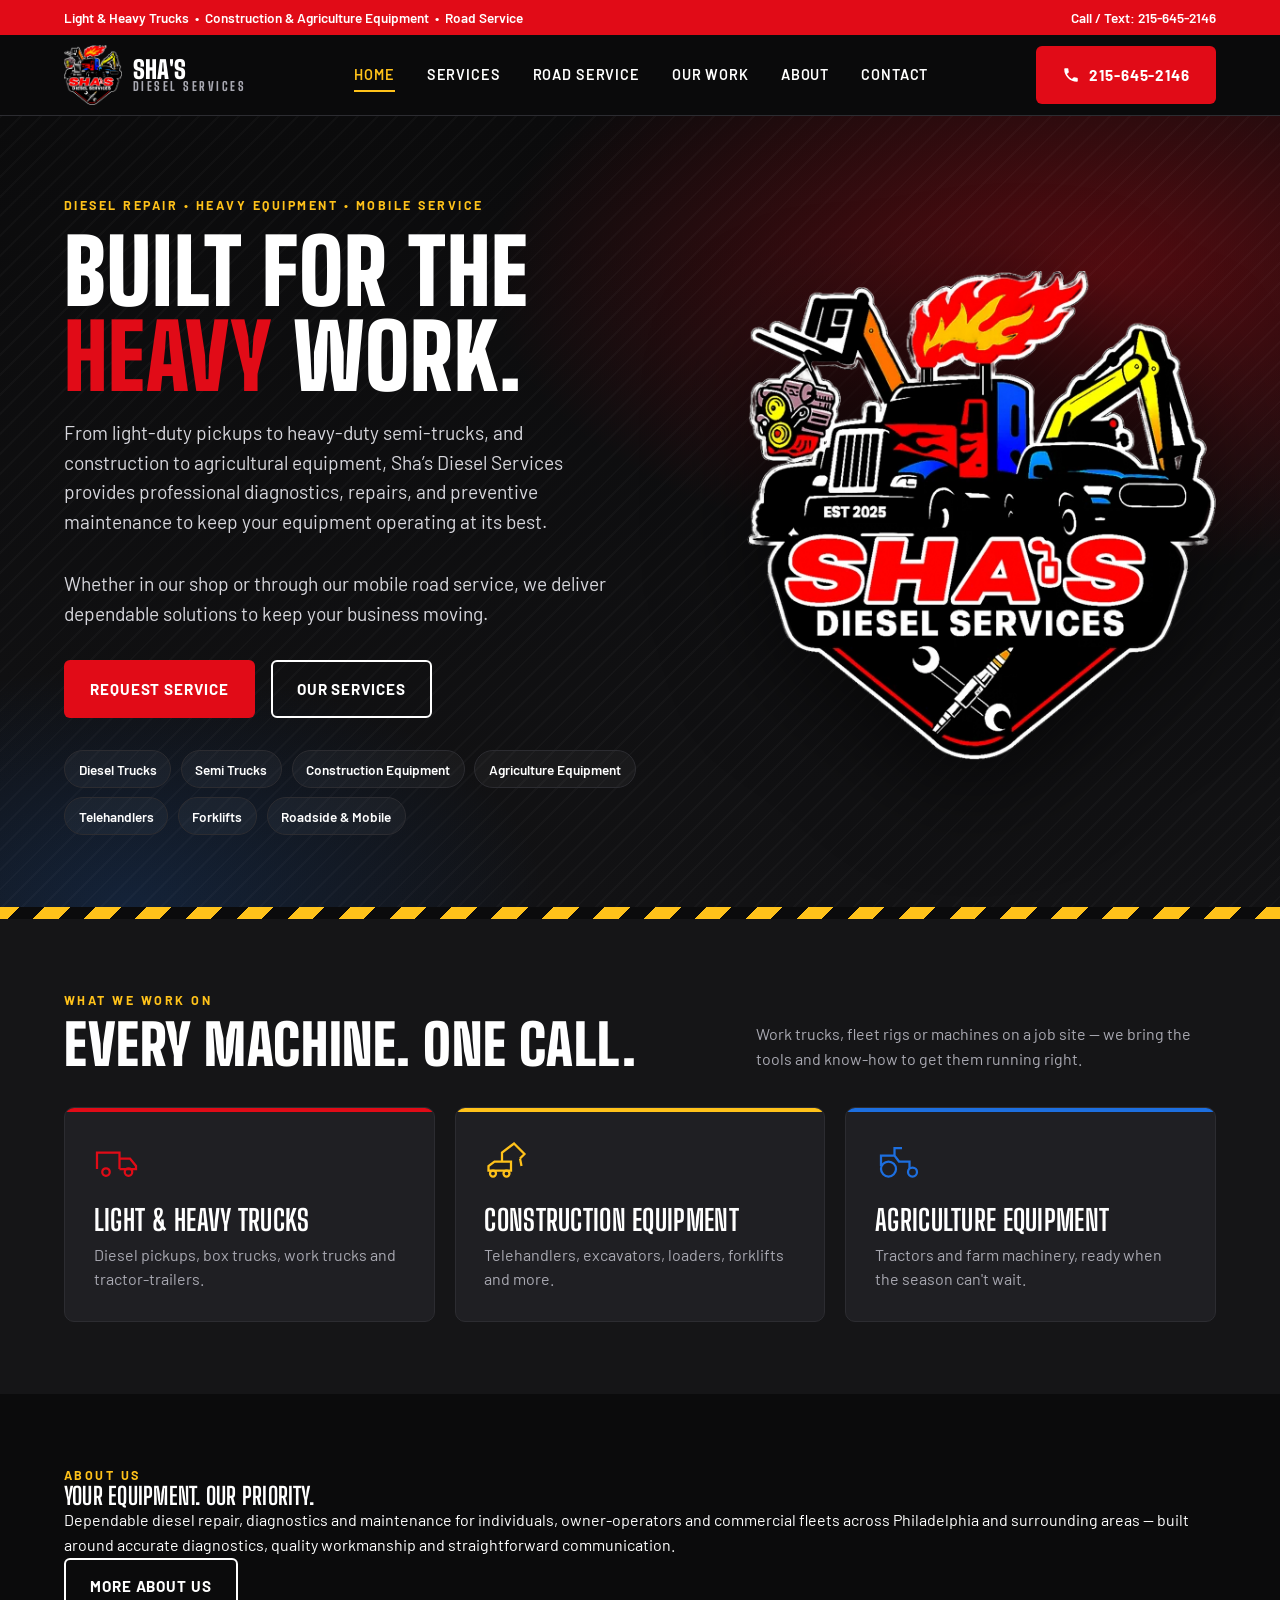
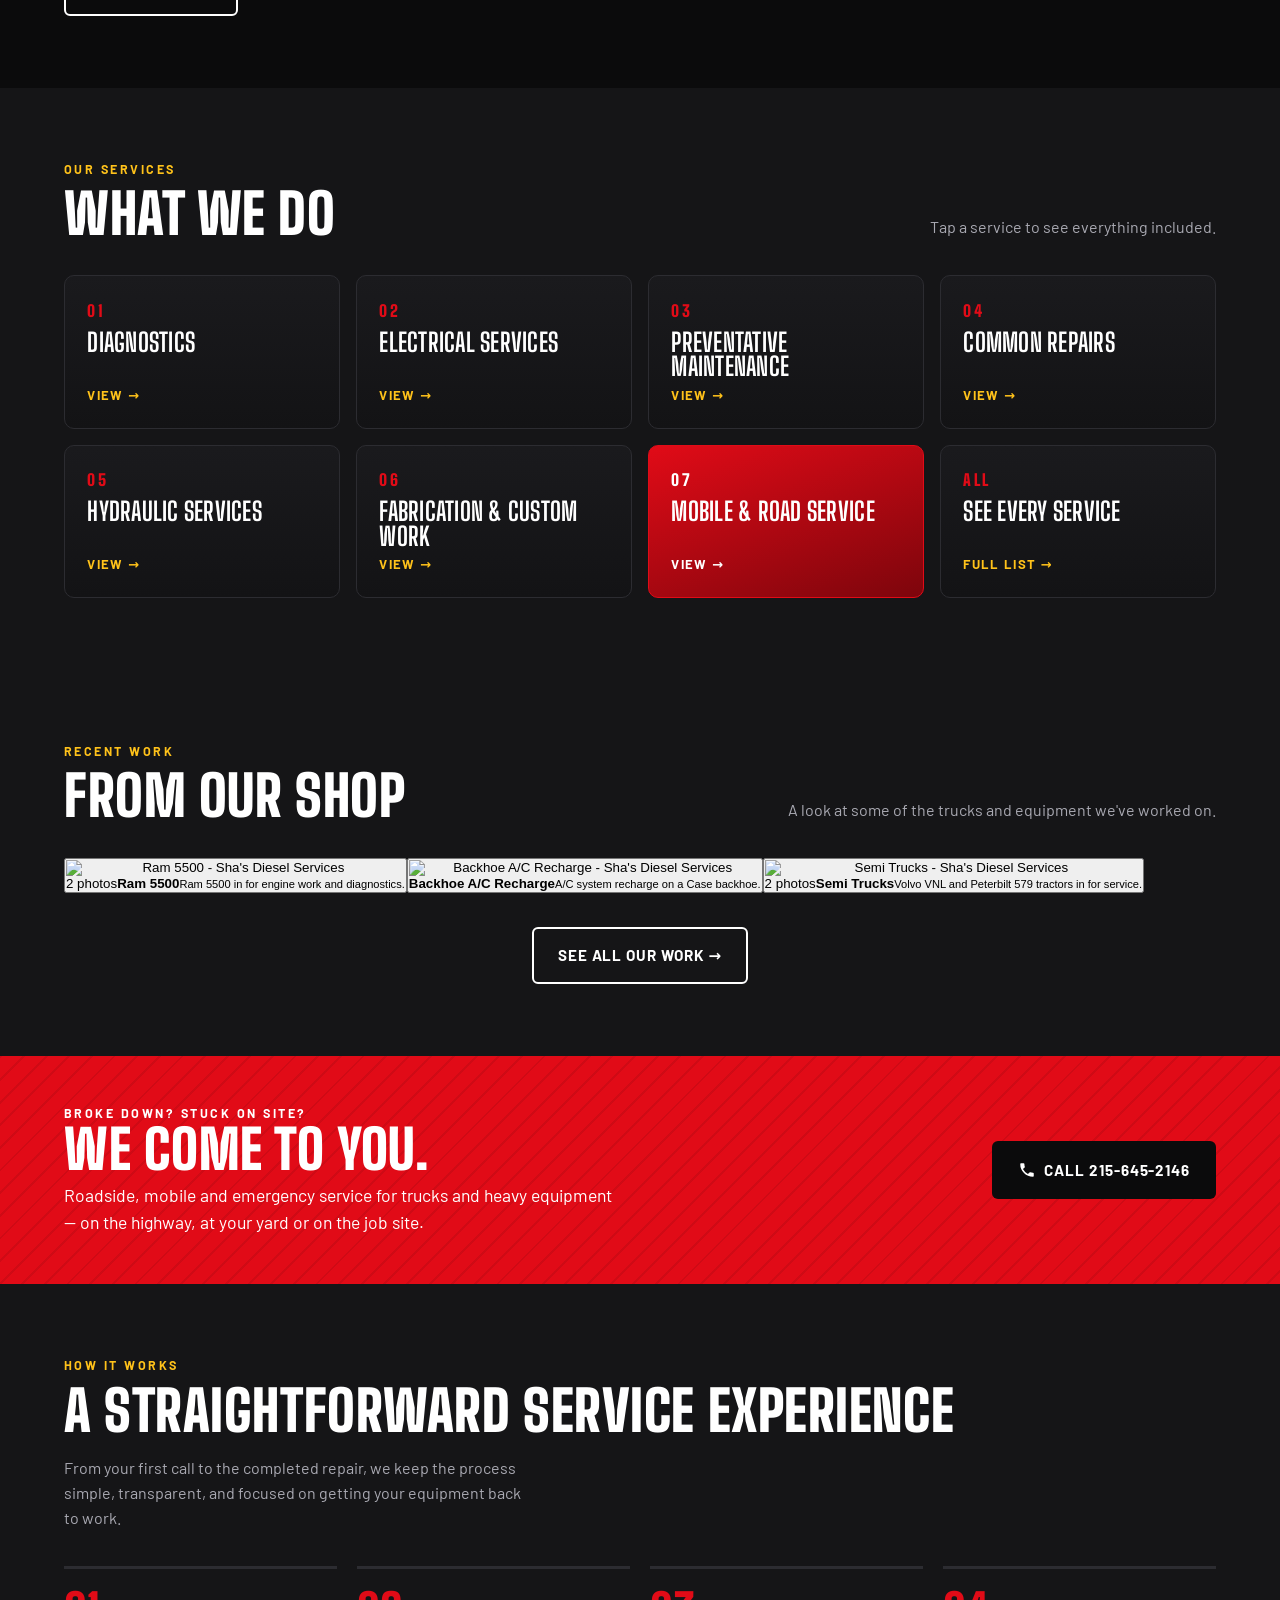
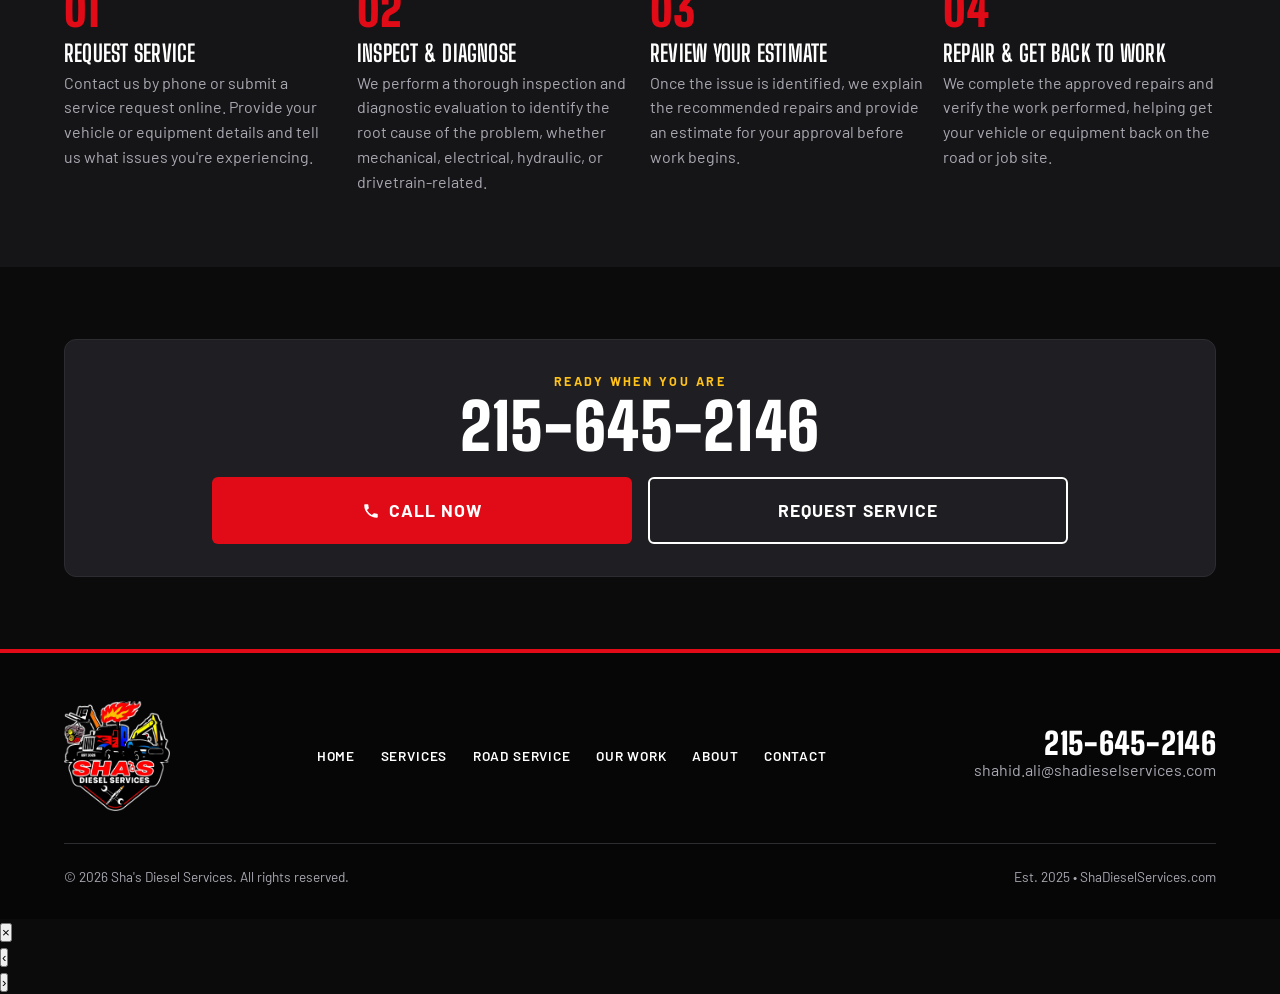
==== commit 6a288973: "Rename index (4).html to index.html" ====
--- a/index.html
+++ b/index.html
@@ -25,7 +25,7 @@
     <img src="logo.webp" alt="Sha's Diesel Services logo">
     <b>Sha's<small>Diesel Services</small></b>
   </a>
-  <nav><ul class="nav-links"><li><a href="index.html" class="active">Home</a></li><li><a href="services.html">Services</a></li><li><a href="road-service.html">Road Service</a></li><li><a href="contact.html">Contact</a></li></ul></nav>
+  <nav><ul class="nav-links"><li><a href="index.html" class="active">Home</a></li><li><a href="services.html">Services</a></li><li><a href="road-service.html">Road Service</a></li><li><a href="work.html">Our Work</a></li><li><a href="about.html">About</a></li><li><a href="contact.html">Contact</a></li></ul></nav>
   <div class="hdr-right">
     <a class="btn btn-red hdr-call" href="tel:+12156452146" aria-label="Call 215-645-2146"><svg viewBox="0 0 24 24" fill="currentColor"><path d="M6.6 10.8a15.1 15.1 0 0 0 6.6 6.6l2.2-2.2c.3-.3.7-.4 1-.2 1.1.4 2.3.6 3.6.6.6 0 1 .4 1 1V20c0 .6-.4 1-1 1A17 17 0 0 1 3 4c0-.6.4-1 1-1h3.5c.6 0 1 .4 1 1 0 1.3.2 2.5.6 3.6.1.3 0 .7-.2 1l-2.3 2.2Z"/></svg><span>215-645-2146</span></a>
     <button class="menu-btn" data-open-menu aria-label="Open menu"><svg viewBox="0 0 24 24" fill="none" stroke="currentColor" stroke-width="2.4" stroke-linecap="round"><path d="M4 7h16M4 12h16M4 17h16"/></svg></button>
@@ -37,7 +37,7 @@
     <img src="logo.webp" alt="Sha's Diesel Services">
     <button class="menu-btn" style="display:inline-flex" data-close-menu aria-label="Close menu"><svg viewBox="0 0 24 24" fill="none" stroke="currentColor" stroke-width="2.4" stroke-linecap="round"><path d="M6 6l12 12M18 6L6 18"/></svg></button>
   </div>
-  <ul><li><a href="index.html" class="active">Home<span>&rarr;</span></a></li><li><a href="services.html">Services<span>&rarr;</span></a></li><li><a href="road-service.html">Road Service<span>&rarr;</span></a></li><li><a href="contact.html">Contact<span>&rarr;</span></a></li></ul>
+  <ul><li><a href="index.html" class="active">Home<span>&rarr;</span></a></li><li><a href="services.html">Services<span>&rarr;</span></a></li><li><a href="road-service.html">Road Service<span>&rarr;</span></a></li><li><a href="work.html">Our Work<span>&rarr;</span></a></li><li><a href="about.html">About<span>&rarr;</span></a></li><li><a href="contact.html">Contact<span>&rarr;</span></a></li></ul>
   <a class="btn btn-red" href="tel:+12156452146"><svg viewBox="0 0 24 24" fill="currentColor"><path d="M6.6 10.8a15.1 15.1 0 0 0 6.6 6.6l2.2-2.2c.3-.3.7-.4 1-.2 1.1.4 2.3.6 3.6.6.6 0 1 .4 1 1V20c0 .6-.4 1-1 1A17 17 0 0 1 3 4c0-.6.4-1 1-1h3.5c.6 0 1 .4 1 1 0 1.3.2 2.5.6 3.6.1.3 0 .7-.2 1l-2.3 2.2Z"/></svg> Call 215-645-2146</a>
   <a class="btn btn-ghost" href="contact.html">Request Service</a>
 </div>
@@ -48,12 +48,13 @@
   <div>
     <div class="eyebrow">Diesel Repair &bull; Heavy Equipment &bull; Mobile Service</div>
     <h1>Built for the<br><em>heavy</em> work.</h1>
-    <p class="lead">From pickups to semis, excavators to tractors &mdash; Sha's Diesel Services diagnoses, repairs and maintains the machines that keep your business moving. In the shop or out on the road.</p>
+    <p class="lead">From light-duty pickups to heavy-duty semi-trucks, and construction to agricultural equipment, Sha&rsquo;s Diesel Services provides professional diagnostics, repairs, and preventive maintenance to keep your equipment operating at its best.</p>
+    <p class="lead">Whether in our shop or through our mobile road service, we deliver dependable solutions to keep your business moving.</p>
     <div class="cta">
       <a class="btn btn-red" href="contact.html">Request Service</a>
       <a class="btn btn-ghost" href="services.html">Our Services</a>
     </div>
-    <div class="tags"><span>Diesel Trucks</span><span>Semi Trucks</span><span>Construction Equipment</span><span>Agriculture Equipment</span><span>Forklifts</span><span>Roadside &amp; Mobile</span></div>
+    <div class="tags"><span>Diesel Trucks</span><span>Semi Trucks</span><span>Construction Equipment</span><span>Agriculture Equipment</span><span>Telehandlers</span><span>Forklifts</span><span>Roadside &amp; Mobile</span></div>
   </div>
   <img class="badge" src="logo.webp" alt="Sha's Diesel Services &mdash; Est. 2025">
 </div></section>
@@ -64,15 +65,28 @@
   <p>Work trucks, fleet rigs or machines on a job site &mdash; we bring the tools and know-how to get them running right.</p></div>
   <div class="fleet-grid">
     <div class="fcard"><svg viewBox="0 0 64 64" fill="none" stroke="#e10b17" stroke-width="3"><path d="M4 44V22h30v22M34 30h14l8 10v4H34"/><circle cx="16" cy="48" r="5"/><circle cx="46" cy="48" r="5"/></svg><h3>Light &amp; Heavy Trucks</h3><p>Diesel pickups, box trucks, work trucks and tractor-trailers.</p></div>
-    <div class="fcard"><svg viewBox="0 0 64 64" fill="none" stroke="#ffc21a" stroke-width="3"><path d="M6 46h30V34H14l-8 6zM24 34V22l16-12 14 14-6 6M48 30l2 10"/><circle cx="12" cy="50" r="4"/><circle cx="30" cy="50" r="4"/></svg><h3>Construction Equipment</h3><p>Excavators, loaders, forklifts and more.</p></div>
+    <div class="fcard"><svg viewBox="0 0 64 64" fill="none" stroke="#ffc21a" stroke-width="3"><path d="M6 46h30V34H14l-8 6zM24 34V22l16-12 14 14-6 6M48 30l2 10"/><circle cx="12" cy="50" r="4"/><circle cx="30" cy="50" r="4"/></svg><h3>Construction Equipment</h3><p>Telehandlers, excavators, loaders, forklifts and more.</p></div>
     <div class="fcard"><svg viewBox="0 0 64 64" fill="none" stroke="#1d6fe0" stroke-width="3"><path d="M8 40V26h18l6 8h14v10M26 26V16h10"/><circle cx="18" cy="44" r="10"/><circle cx="50" cy="48" r="6"/></svg><h3>Agriculture Equipment</h3><p>Tractors and farm machinery, ready when the season can't wait.</p></div>
   </div>
 </div></section>
 
-<section class="block"><div class="wrap">
+<section class="block"><div class="wrap about-teaser">
+  <div><div class="eyebrow">About Us</div><h2>Your equipment. Our priority.</h2></div>
+  <div><p>Dependable diesel repair, diagnostics and maintenance for individuals, owner-operators and commercial fleets across Philadelphia and surrounding areas &mdash; built around accurate diagnostics, quality workmanship and straightforward communication.</p>
+  <a class="btn btn-ghost" href="about.html">More About Us</a></div>
+</div></section>
+
+<section class="block bg-char"><div class="wrap">
   <div class="sec-head"><div><div class="eyebrow">Our Services</div><h2>What we do</h2></div>
   <p>Tap a service to see everything included.</p></div>
   <div class="tiles"><a class="tile" href="services.html#diagnostics"><div><div class="num">01</div><h3>Diagnostics</h3></div><div class="go">View &rarr;</div></a><a class="tile" href="services.html#electrical"><div><div class="num">02</div><h3>Electrical Services</h3></div><div class="go">View &rarr;</div></a><a class="tile" href="services.html#maintenance"><div><div class="num">03</div><h3>Preventative Maintenance</h3></div><div class="go">View &rarr;</div></a><a class="tile" href="services.html#repairs"><div><div class="num">04</div><h3>Common Repairs</h3></div><div class="go">View &rarr;</div></a><a class="tile" href="services.html#hydraulic"><div><div class="num">05</div><h3>Hydraulic Services</h3></div><div class="go">View &rarr;</div></a><a class="tile" href="services.html#fabrication"><div><div class="num">06</div><h3>Fabrication &amp; Custom Work</h3></div><div class="go">View &rarr;</div></a><a class="tile hot" href="road-service.html"><div><div class="num">07</div><h3>Mobile &amp; Road Service</h3></div><div class="go">View &rarr;</div></a><a class="tile" href="services.html"><div><div class="num">ALL</div><h3>See Every Service</h3></div><div class="go">Full list &rarr;</div></a></div>
+</div></section>
+
+<section class="block bg-char"><div class="wrap">
+  <div class="sec-head"><div><div class="eyebrow">Recent Work</div><h2>From our shop</h2></div>
+  <p>A look at some of the trucks and equipment we've worked on.</p></div>
+  <div class="gallery"><button class="gcard" data-imgs="work-ram5500-1.webp,work-ram5500-2.webp" data-title="Ram 5500" data-cap="Ram 5500 in for engine work and diagnostics."><img src="work-ram5500-1.webp" alt="Ram 5500 - Sha's Diesel Services" loading="lazy"><span class="gcount">2 photos</span><span class="gcap"><b>Ram 5500</b><small>Ram 5500 in for engine work and diagnostics.</small></span></button><button class="gcard" data-imgs="work-backhoe-ac.webp" data-title="Backhoe A/C Recharge" data-cap="A/C system recharge on a Case backhoe."><img src="work-backhoe-ac.webp" alt="Backhoe A/C Recharge - Sha's Diesel Services" loading="lazy"><span class="gcap"><b>Backhoe A/C Recharge</b><small>A/C system recharge on a Case backhoe.</small></span></button><button class="gcard" data-imgs="work-semi-1.webp,work-semi-2.webp" data-title="Semi Trucks" data-cap="Volvo VNL and Peterbilt 579 tractors in for service."><img src="work-semi-1.webp" alt="Semi Trucks - Sha's Diesel Services" loading="lazy"><span class="gcount">2 photos</span><span class="gcap"><b>Semi Trucks</b><small>Volvo VNL and Peterbilt 579 tractors in for service.</small></span></button></div>
+  <div style="text-align:center;margin-top:2rem"><a class="btn btn-ghost" href="work.html">See All Our Work &rarr;</a></div>
 </div></section>
 
 <section class="road"><div class="wrap">
@@ -85,13 +99,13 @@
 </div></section>
 
 <section class="block bg-char"><div class="wrap">
-  <div class="sec-head"><div><div class="eyebrow">How It Works</div><h2>Straightforward service</h2></div>
-  <p>No runaround. You'll know what's wrong and what it takes to fix it before we start.</p></div>
+  <div class="sec-head"><div><div class="eyebrow">How It Works</div><h2>A straightforward service experience</h2></div>
+  <p>From your first call to the completed repair, we keep the process simple, transparent, and focused on getting your equipment back to work.</p></div>
   <div class="steps">
-    <div class="step"><h3>Call or Request</h3><p>Reach out by phone or the request form with your vehicle or equipment details.</p></div>
-    <div class="step"><h3>Diagnose</h3><p>We find the real problem &mdash; engine, electrical, hydraulic or drivetrain.</p></div>
-    <div class="step"><h3>Estimate</h3><p>Estimates are provided on request, so there are no surprises.</p></div>
-    <div class="step"><h3>Back to Work</h3><p>We complete the repair and get you back on the road or job site.</p></div>
+    <div class="step"><h3>Request Service</h3><p>Contact us by phone or submit a service request online. Provide your vehicle or equipment details and tell us what issues you're experiencing.</p></div>
+    <div class="step"><h3>Inspect &amp; Diagnose</h3><p>We perform a thorough inspection and diagnostic evaluation to identify the root cause of the problem, whether mechanical, electrical, hydraulic, or drivetrain-related.</p></div>
+    <div class="step"><h3>Review Your Estimate</h3><p>Once the issue is identified, we explain the recommended repairs and provide an estimate for your approval before work begins.</p></div>
+    <div class="step"><h3>Repair &amp; Get Back to Work</h3><p>We complete the approved repairs and verify the work performed, helping get your vehicle or equipment back on the road or job site.</p></div>
   </div>
 </div></section>
 
@@ -111,7 +125,7 @@
 <footer><div class="wrap">
   <div class="foot">
     <a href="index.html"><img src="logo.webp" alt="Sha's Diesel Services"></a>
-    <ul><li><a href="index.html">Home</a></li><li><a href="services.html">Services</a></li><li><a href="road-service.html">Road Service</a></li><li><a href="contact.html">Contact</a></li></ul>
+    <ul><li><a href="index.html">Home</a></li><li><a href="services.html">Services</a></li><li><a href="road-service.html">Road Service</a></li><li><a href="work.html">Our Work</a></li><li><a href="about.html">About</a></li><li><a href="contact.html">Contact</a></li></ul>
     <div class="foot-contact">
       <a class="display" href="tel:+12156452146">215-645-2146</a>
       <a href="mailto:shahid.ali@shadieselservices.com"><span>shahid.ali@shadieselservices.com</span></a>
@@ -123,6 +137,13 @@
   </div>
 </div></footer>
 
+<div class="lightbox" id="lightbox" aria-hidden="true">
+  <button class="lb-close" aria-label="Close">&times;</button>
+  <div class="lb-stage"><button class="lb-nav lb-prev" aria-label="Previous photo">&lsaquo;</button><img alt=""><button class="lb-nav lb-next" aria-label="Next photo">&rsaquo;</button></div>
+  <div class="lb-count"></div>
+  <div class="lb-cap"><b></b><span></span></div>
+</div>
+
 <div class="callbar">
   <a href="tel:+12156452146"><svg viewBox="0 0 24 24" fill="currentColor"><path d="M6.6 10.8a15.1 15.1 0 0 0 6.6 6.6l2.2-2.2c.3-.3.7-.4 1-.2 1.1.4 2.3.6 3.6.6.6 0 1 .4 1 1V20c0 .6-.4 1-1 1A17 17 0 0 1 3 4c0-.6.4-1 1-1h3.5c.6 0 1 .4 1 1 0 1.3.2 2.5.6 3.6.1.3 0 .7-.2 1l-2.3 2.2Z"/></svg> Call Now</a>
   <a href="contact.html">Request Service</a>
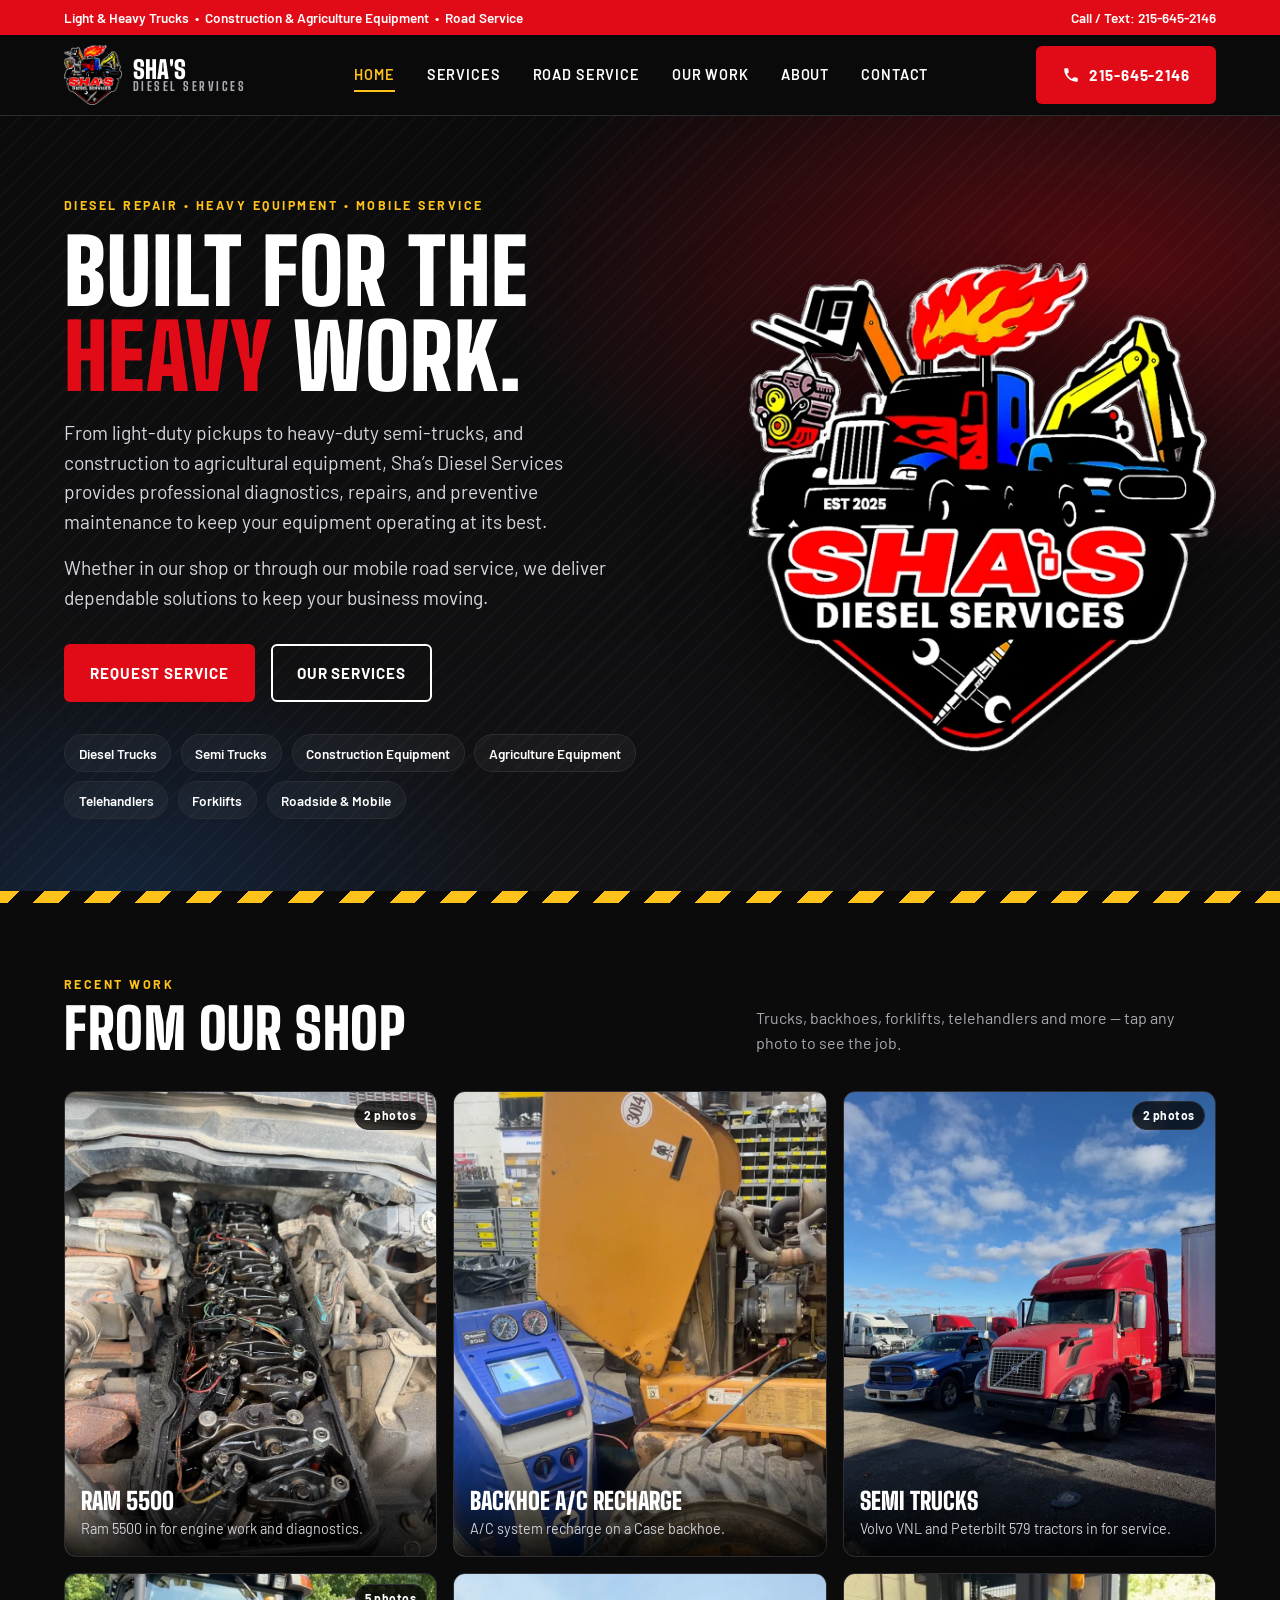
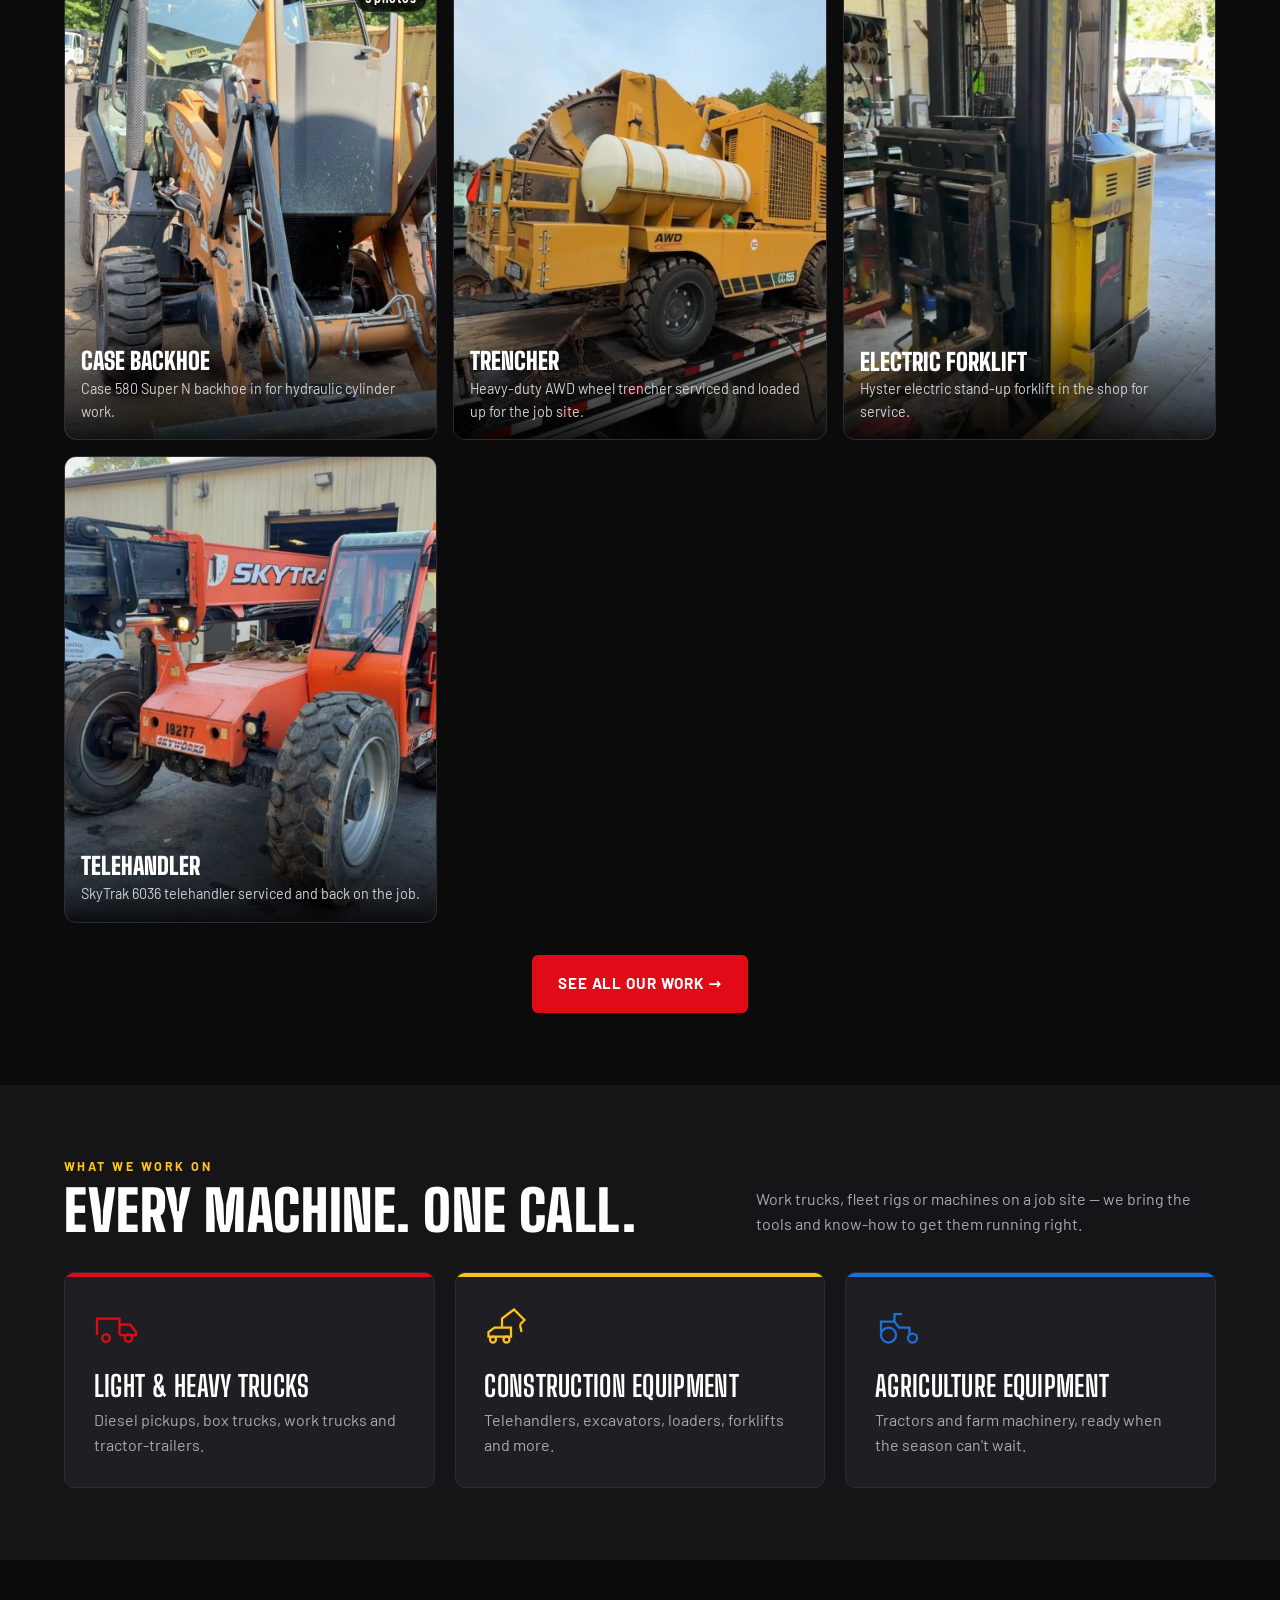
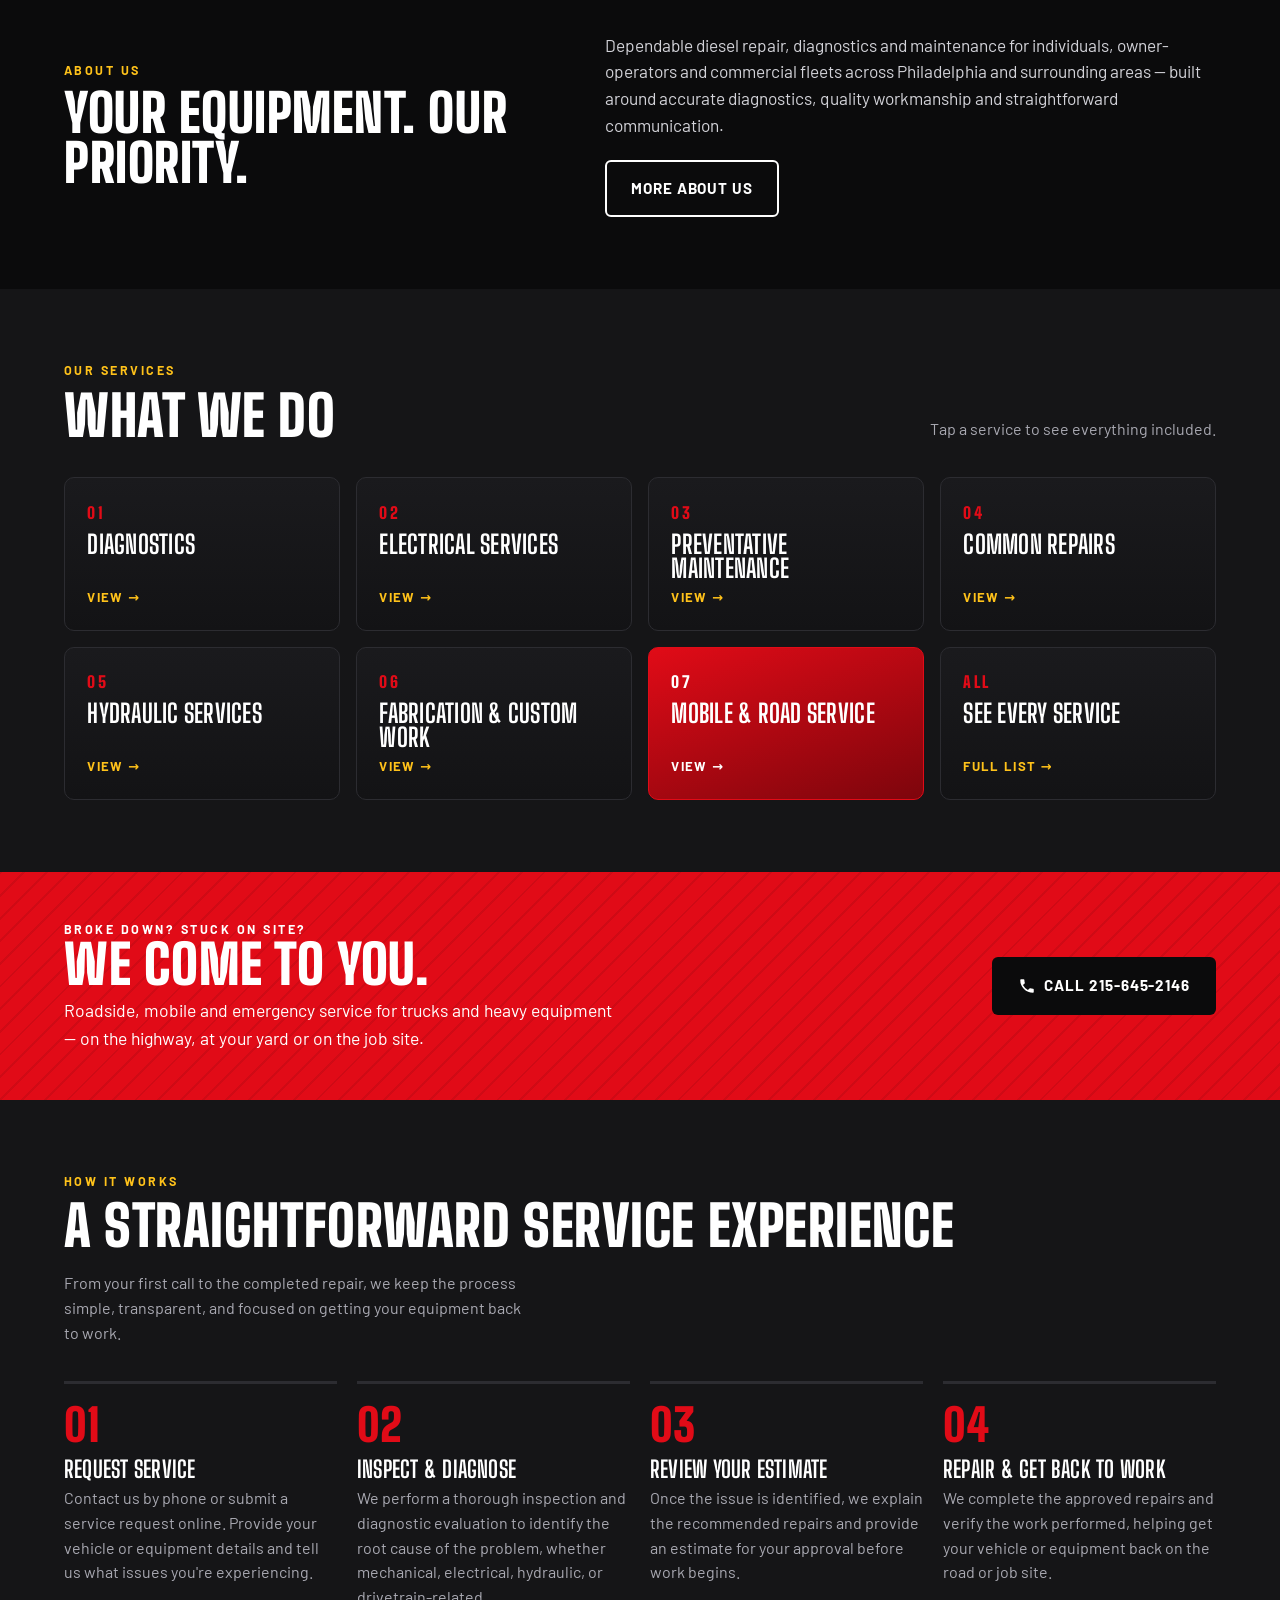
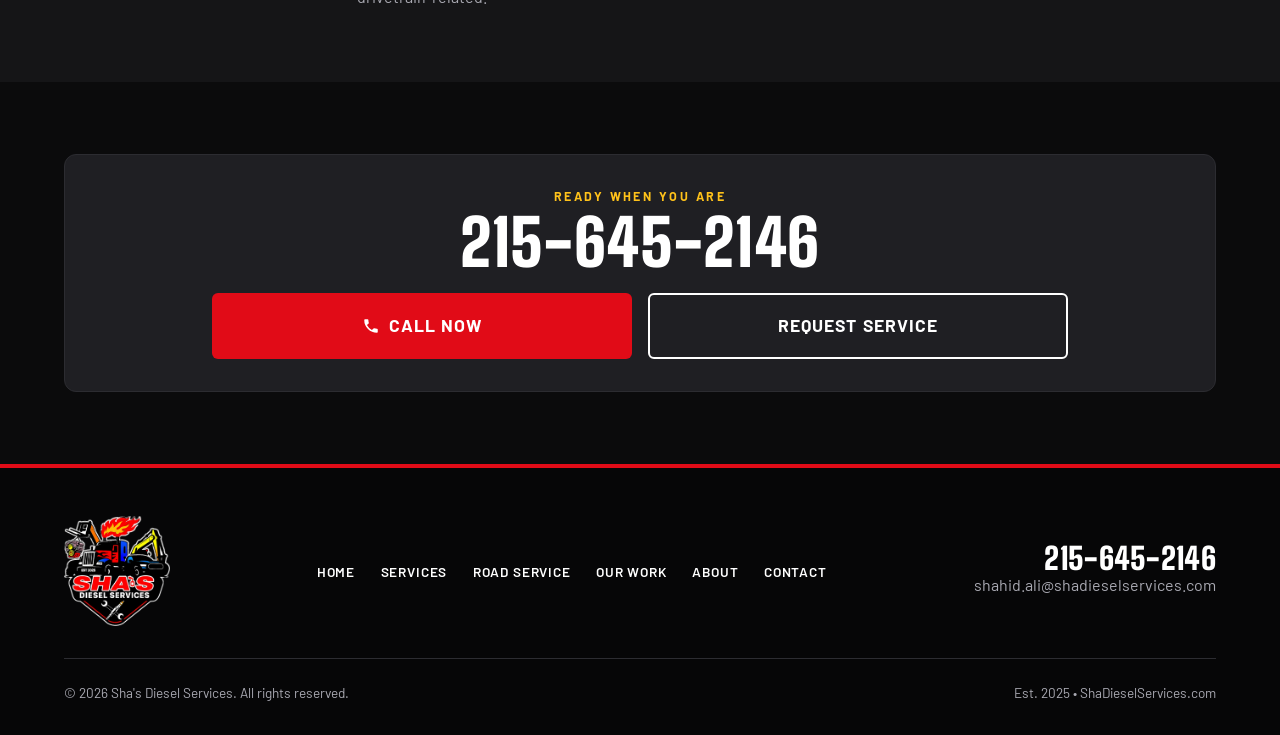
==== commit 4a510886: "Add recent work section and update layout" ====
--- a/index.html
+++ b/index.html
@@ -60,6 +60,13 @@
 </div></section>
 <div class="stripe"></div>
 
+<section class="block work-home"><div class="wrap">
+  <div class="sec-head"><div><div class="eyebrow">Recent Work</div><h2>From our shop</h2></div>
+  <p>Trucks, backhoes, forklifts, telehandlers and more &mdash; tap any photo to see the job.</p></div>
+  <div class="gallery bento"><button class="gcard" data-imgs="work-ram5500-1.webp,work-ram5500-2.webp" data-title="Ram 5500" data-cap="Ram 5500 in for engine work and diagnostics."><img src="work-ram5500-1.webp" alt="Ram 5500 - Sha's Diesel Services" loading="lazy"><span class="gcount">2 photos</span><span class="gcap"><b>Ram 5500</b><small>Ram 5500 in for engine work and diagnostics.</small></span></button><button class="gcard" data-imgs="work-backhoe-ac.webp" data-title="Backhoe A/C Recharge" data-cap="A/C system recharge on a Case backhoe."><img src="work-backhoe-ac.webp" alt="Backhoe A/C Recharge - Sha's Diesel Services" loading="lazy"><span class="gcap"><b>Backhoe A/C Recharge</b><small>A/C system recharge on a Case backhoe.</small></span></button><button class="gcard" data-imgs="work-semi-1.webp,work-semi-2.webp" data-title="Semi Trucks" data-cap="Volvo VNL and Peterbilt 579 tractors in for service."><img src="work-semi-1.webp" alt="Semi Trucks - Sha's Diesel Services" loading="lazy"><span class="gcount">2 photos</span><span class="gcap"><b>Semi Trucks</b><small>Volvo VNL and Peterbilt 579 tractors in for service.</small></span></button><button class="gcard" data-imgs="work-backhoe-case-1.webp,work-backhoe-case-2.webp,work-backhoe-case-3.webp,work-backhoe-case-4.webp,work-backhoe-case-5.webp" data-title="Case Backhoe" data-cap="Case 580 Super N backhoe in for hydraulic cylinder work."><img src="work-backhoe-case-1.webp" alt="Case Backhoe - Sha's Diesel Services" loading="lazy"><span class="gcount">5 photos</span><span class="gcap"><b>Case Backhoe</b><small>Case 580 Super N backhoe in for hydraulic cylinder work.</small></span></button><button class="gcard" data-imgs="work-trencher.webp" data-title="Trencher" data-cap="Heavy-duty AWD wheel trencher serviced and loaded up for the job site."><img src="work-trencher.webp" alt="Trencher - Sha's Diesel Services" loading="lazy"><span class="gcap"><b>Trencher</b><small>Heavy-duty AWD wheel trencher serviced and loaded up for the job site.</small></span></button><button class="gcard" data-imgs="work-forklift-hyster.webp" data-title="Electric Forklift" data-cap="Hyster electric stand-up forklift in the shop for service."><img src="work-forklift-hyster.webp" alt="Electric Forklift - Sha's Diesel Services" loading="lazy"><span class="gcap"><b>Electric Forklift</b><small>Hyster electric stand-up forklift in the shop for service.</small></span></button><button class="gcard" data-imgs="work-telehandler-skytrak.webp" data-title="Telehandler" data-cap="SkyTrak 6036 telehandler serviced and back on the job."><img src="work-telehandler-skytrak.webp" alt="Telehandler - Sha's Diesel Services" loading="lazy"><span class="gcap"><b>Telehandler</b><small>SkyTrak 6036 telehandler serviced and back on the job.</small></span></button></div>
+  <div style="text-align:center;margin-top:2rem"><a class="btn btn-red" href="work.html">See All Our Work &rarr;</a></div>
+</div></section>
+
 <section class="block bg-char"><div class="wrap">
   <div class="sec-head"><div><div class="eyebrow">What We Work On</div><h2>Every machine. One call.</h2></div>
   <p>Work trucks, fleet rigs or machines on a job site &mdash; we bring the tools and know-how to get them running right.</p></div>
@@ -82,12 +89,7 @@
   <div class="tiles"><a class="tile" href="services.html#diagnostics"><div><div class="num">01</div><h3>Diagnostics</h3></div><div class="go">View &rarr;</div></a><a class="tile" href="services.html#electrical"><div><div class="num">02</div><h3>Electrical Services</h3></div><div class="go">View &rarr;</div></a><a class="tile" href="services.html#maintenance"><div><div class="num">03</div><h3>Preventative Maintenance</h3></div><div class="go">View &rarr;</div></a><a class="tile" href="services.html#repairs"><div><div class="num">04</div><h3>Common Repairs</h3></div><div class="go">View &rarr;</div></a><a class="tile" href="services.html#hydraulic"><div><div class="num">05</div><h3>Hydraulic Services</h3></div><div class="go">View &rarr;</div></a><a class="tile" href="services.html#fabrication"><div><div class="num">06</div><h3>Fabrication &amp; Custom Work</h3></div><div class="go">View &rarr;</div></a><a class="tile hot" href="road-service.html"><div><div class="num">07</div><h3>Mobile &amp; Road Service</h3></div><div class="go">View &rarr;</div></a><a class="tile" href="services.html"><div><div class="num">ALL</div><h3>See Every Service</h3></div><div class="go">Full list &rarr;</div></a></div>
 </div></section>
 
-<section class="block bg-char"><div class="wrap">
-  <div class="sec-head"><div><div class="eyebrow">Recent Work</div><h2>From our shop</h2></div>
-  <p>A look at some of the trucks and equipment we've worked on.</p></div>
-  <div class="gallery"><button class="gcard" data-imgs="work-ram5500-1.webp,work-ram5500-2.webp" data-title="Ram 5500" data-cap="Ram 5500 in for engine work and diagnostics."><img src="work-ram5500-1.webp" alt="Ram 5500 - Sha's Diesel Services" loading="lazy"><span class="gcount">2 photos</span><span class="gcap"><b>Ram 5500</b><small>Ram 5500 in for engine work and diagnostics.</small></span></button><button class="gcard" data-imgs="work-backhoe-ac.webp" data-title="Backhoe A/C Recharge" data-cap="A/C system recharge on a Case backhoe."><img src="work-backhoe-ac.webp" alt="Backhoe A/C Recharge - Sha's Diesel Services" loading="lazy"><span class="gcap"><b>Backhoe A/C Recharge</b><small>A/C system recharge on a Case backhoe.</small></span></button><button class="gcard" data-imgs="work-semi-1.webp,work-semi-2.webp" data-title="Semi Trucks" data-cap="Volvo VNL and Peterbilt 579 tractors in for service."><img src="work-semi-1.webp" alt="Semi Trucks - Sha's Diesel Services" loading="lazy"><span class="gcount">2 photos</span><span class="gcap"><b>Semi Trucks</b><small>Volvo VNL and Peterbilt 579 tractors in for service.</small></span></button></div>
-  <div style="text-align:center;margin-top:2rem"><a class="btn btn-ghost" href="work.html">See All Our Work &rarr;</a></div>
-</div></section>
+
 
 <section class="road"><div class="wrap">
   <div>
--- a/styles.css
+++ b/styles.css
@@ -59,7 +59,8 @@
 .hero .wrap{position:relative;display:grid;grid-template-columns:1.15fr .85fr;gap:3rem;align-items:center}
 .hero h1{font-size:clamp(3.2rem,7vw,6rem);font-weight:900;margin:.8rem 0 1.2rem}
 .hero h1 em,.page-hero h1 em{font-style:normal;color:var(--red)}
-.hero p.lead{font-size:1.2rem;color:#d6d6dc;max-width:560px;margin-bottom:2rem}
+.hero p.lead{font-size:1.2rem;color:#d6d6dc;max-width:560px;margin-bottom:1rem}
+.hero p.lead:last-of-type{margin-bottom:2rem}
 .cta{display:flex;gap:1rem;flex-wrap:wrap}
 .hero .badge{filter:drop-shadow(0 25px 50px rgba(0,0,0,.6))}
 .tags{display:flex;flex-wrap:wrap;gap:.6rem;margin-top:2rem}
@@ -226,3 +227,61 @@
   .callbar svg{width:18px;height:18px}
   body{padding-bottom:calc(58px + env(safe-area-inset-bottom))}
 }
+
+/* recent work */
+.work{display:grid;grid-template-columns:.8fr 1.2fr;gap:3rem;align-items:center}
+.work-img{border-radius:12px;overflow:hidden;border:1px solid var(--line);aspect-ratio:4/5;background:var(--steel)}
+.work-img img{width:100%;height:100%;object-fit:cover;object-position:center 40%}
+.work h2{font-size:clamp(2.3rem,4.5vw,3.5rem);font-weight:900;margin:.5rem 0 1rem}
+.work p{color:var(--mute);font-size:1.1rem;margin-bottom:1.6rem}
+@media (max-width:820px){
+  .work{grid-template-columns:1fr;gap:1.6rem}
+  .work-img{aspect-ratio:4/3.4}
+  .work .cta .btn{flex:1 1 100%}
+}
+
+/* gallery */
+.gallery{display:grid;grid-template-columns:repeat(3,1fr);gap:1rem}
+.gcard{position:relative;display:block;padding:0;border:1px solid var(--line);border-radius:12px;overflow:hidden;background:var(--steel);cursor:pointer;aspect-ratio:4/5;font:inherit;color:#fff;text-align:left}
+.gcard img{width:100%;height:100%;object-fit:cover;transition:transform .4s}
+.gcard:hover img{transform:scale(1.04)}
+.gcap{position:absolute;left:0;right:0;bottom:0;padding:2.5rem 1rem 1rem;background:linear-gradient(transparent,rgba(0,0,0,.88))}
+.gcap b{display:block;font-family:'Big Shoulders Display';font-size:1.5rem;font-weight:900;text-transform:uppercase;line-height:1}
+.gcap small{display:block;color:#d0d0d6;font-size:.9rem;margin-top:.3rem}
+.lightbox{position:fixed;inset:0;z-index:200;background:rgba(0,0,0,.94);display:none;flex-direction:column;align-items:center;justify-content:center;padding:4rem 4% 2rem}
+.lightbox.open{display:flex}
+.lightbox img{max-width:100%;max-height:72vh;border-radius:8px;object-fit:contain}
+.lb-cap{text-align:center;margin-top:1rem;max-width:600px}
+.lb-cap b{display:block;font-family:'Big Shoulders Display';font-size:1.8rem;font-weight:900;text-transform:uppercase}
+.lb-cap span{color:var(--mute)}
+.lb-close{position:absolute;top:1rem;right:1rem;width:48px;height:48px;border-radius:8px;border:1px solid var(--line);background:var(--steel);color:#fff;font-size:2rem;line-height:1;cursor:pointer}
+@media (max-width:980px){.gallery{grid-template-columns:1fr 1fr}}
+@media (max-width:640px){.gallery{gap:.6rem}.gcap{padding:2rem .7rem .7rem}.gcap b{font-size:1.15rem}.gcap small{display:none}}
+.gcount{position:absolute;top:.6rem;right:.6rem;background:rgba(0,0,0,.75);border:1px solid var(--line);padding:.25rem .6rem;border-radius:999px;font-size:.75rem;font-weight:700;letter-spacing:.04em}
+.lb-stage{position:relative;display:flex;align-items:center;justify-content:center;max-width:100%}
+.lb-nav{position:absolute;top:50%;transform:translateY(-50%);width:48px;height:48px;border-radius:50%;border:none;background:rgba(0,0,0,.6);color:#fff;font-size:2.2rem;line-height:1;cursor:pointer}
+.lb-prev{left:.4rem}.lb-next{right:.4rem}
+.lb-count{color:var(--mute);font-size:.9rem;margin-top:.7rem;min-height:1em}
+
+/* about / faq / policies */
+.pol-6{grid-template-columns:repeat(3,1fr)}
+.about{display:grid;grid-template-columns:1.3fr .7fr;gap:3rem;align-items:start}
+.about-text h2{font-size:clamp(2.2rem,4.5vw,3.3rem);font-weight:900;margin:.5rem 0 1.4rem}
+.about-text p{color:#d2d2d8;font-size:1.08rem;margin-bottom:1.1rem}
+.about-text .tagline{font-family:'Big Shoulders Display';font-weight:900;text-transform:uppercase;font-size:1.6rem;color:#fff;border-left:4px solid var(--red);padding-left:1rem;margin-top:1.8rem;line-height:1.1}
+.about-side{display:grid;gap:1rem}
+.about-side img{width:70%;margin:0 auto 1rem}
+.about-teaser{display:grid;grid-template-columns:1fr 1.2fr;gap:2rem;align-items:center}
+.about-teaser h2{font-size:clamp(2.2rem,4.5vw,3.3rem);font-weight:900;margin-top:.5rem}
+.about-teaser p{color:#d2d2d8;font-size:1.08rem;margin-bottom:1.3rem}
+.faq{display:grid;gap:.7rem;max-width:900px}
+.faq details{background:var(--steel);border:1px solid var(--line);border-radius:10px;overflow:hidden}
+.faq details[open]{border-color:var(--red)}
+.faq summary{list-style:none;cursor:pointer;padding:1.1rem 3rem 1.1rem 1.2rem;font-weight:700;font-size:1.05rem;position:relative}
+.faq summary::-webkit-details-marker{display:none}
+.faq summary::after{content:"+";position:absolute;right:1.2rem;top:50%;transform:translateY(-50%);font-size:1.6rem;color:var(--red);font-weight:400}
+.faq details[open] summary::after{content:"\2013"}
+.faq details p{padding:0 1.2rem 1.2rem;color:#d2d2d8}
+.faq details p a{color:var(--yellow);text-decoration:underline}
+@media (max-width:980px){.pol-6{grid-template-columns:1fr 1fr}.about,.about-teaser{grid-template-columns:1fr}.about-side img{width:180px}}
+@media (max-width:640px){.pol-6{grid-template-columns:1fr}.about-teaser .btn{width:100%}}
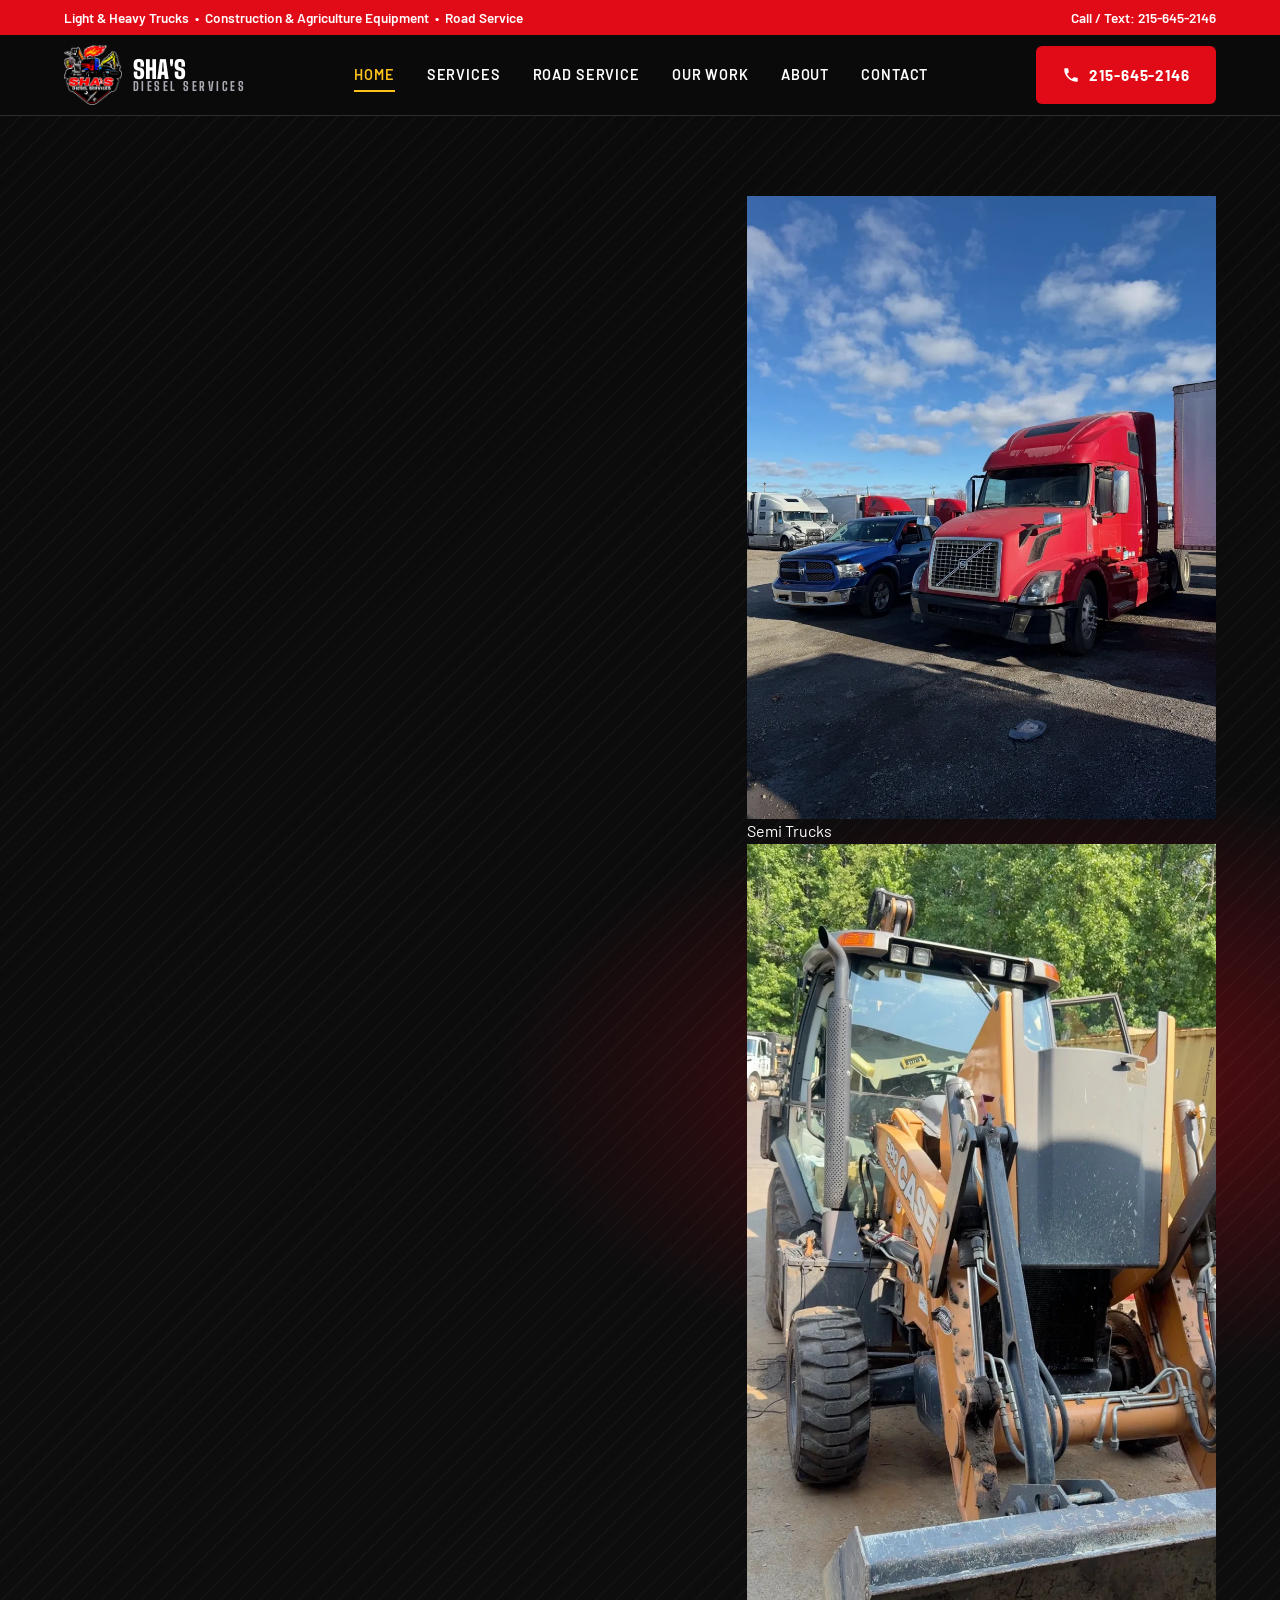
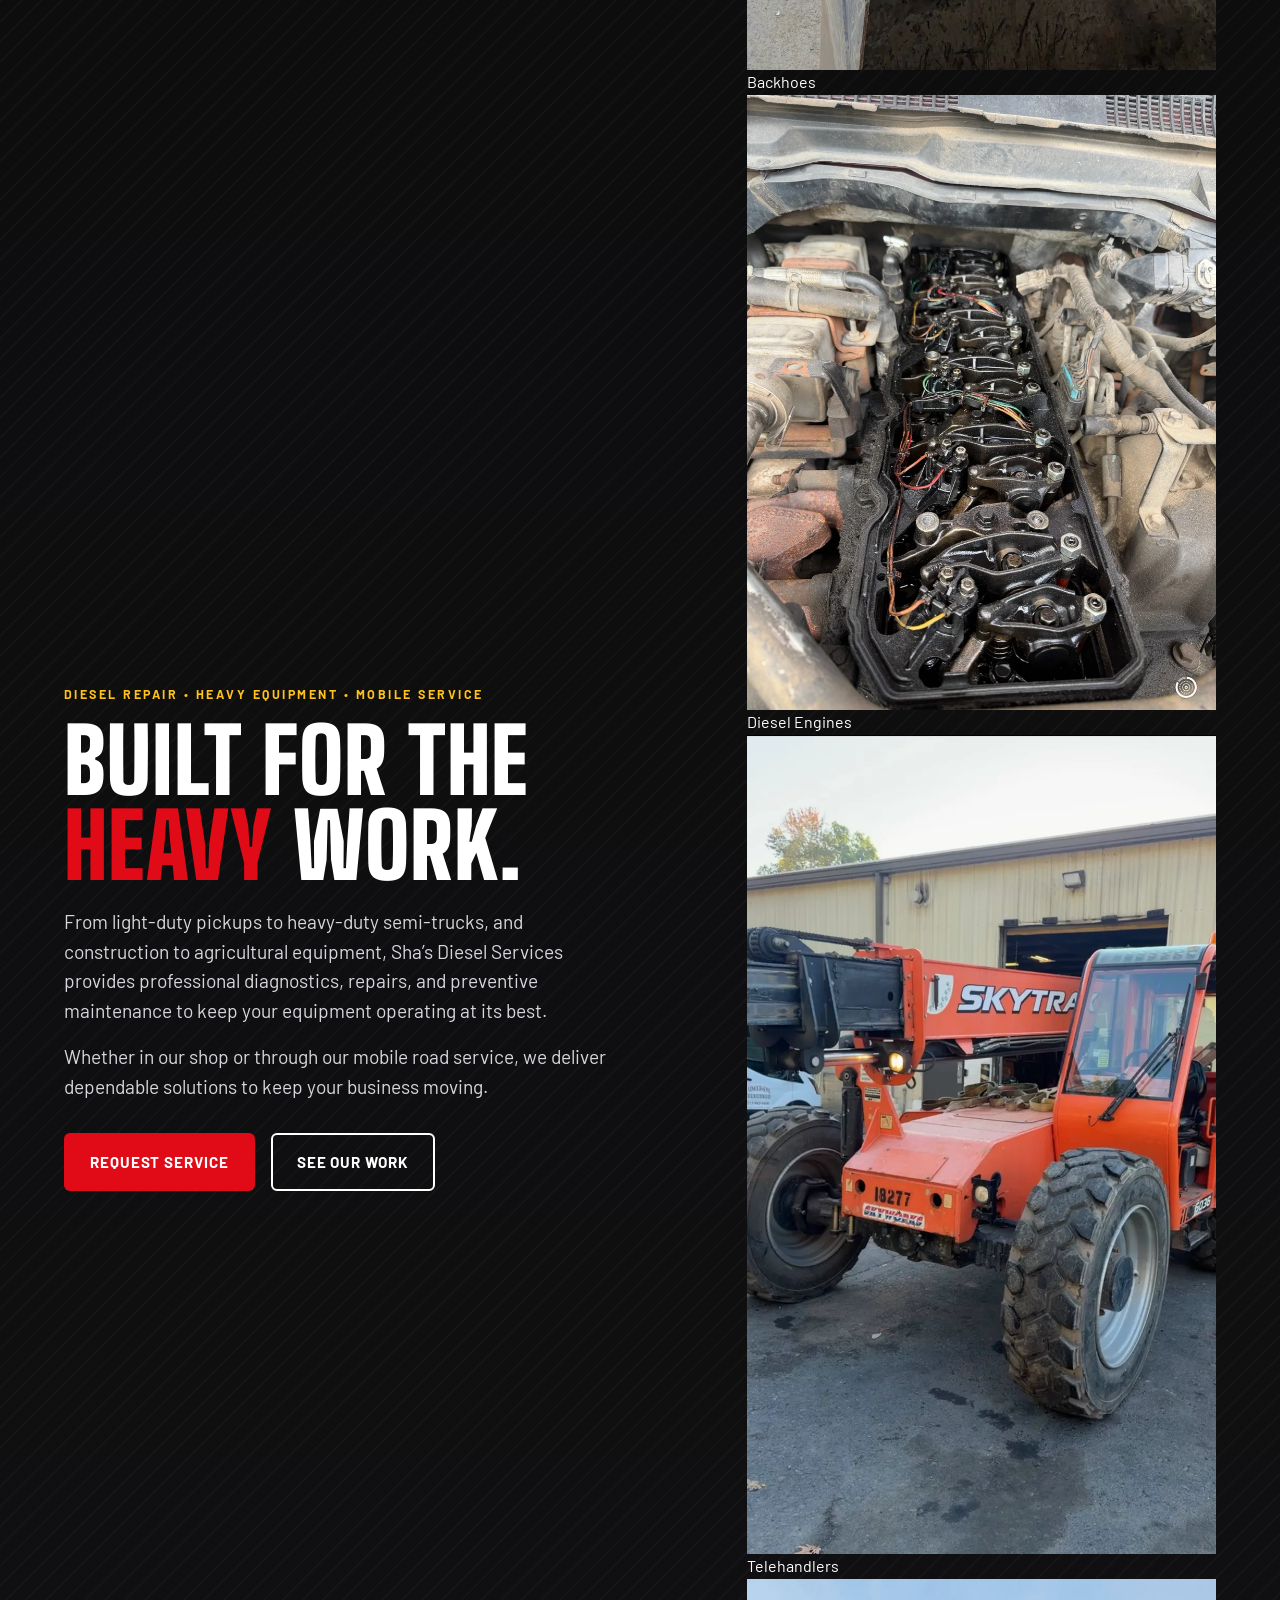
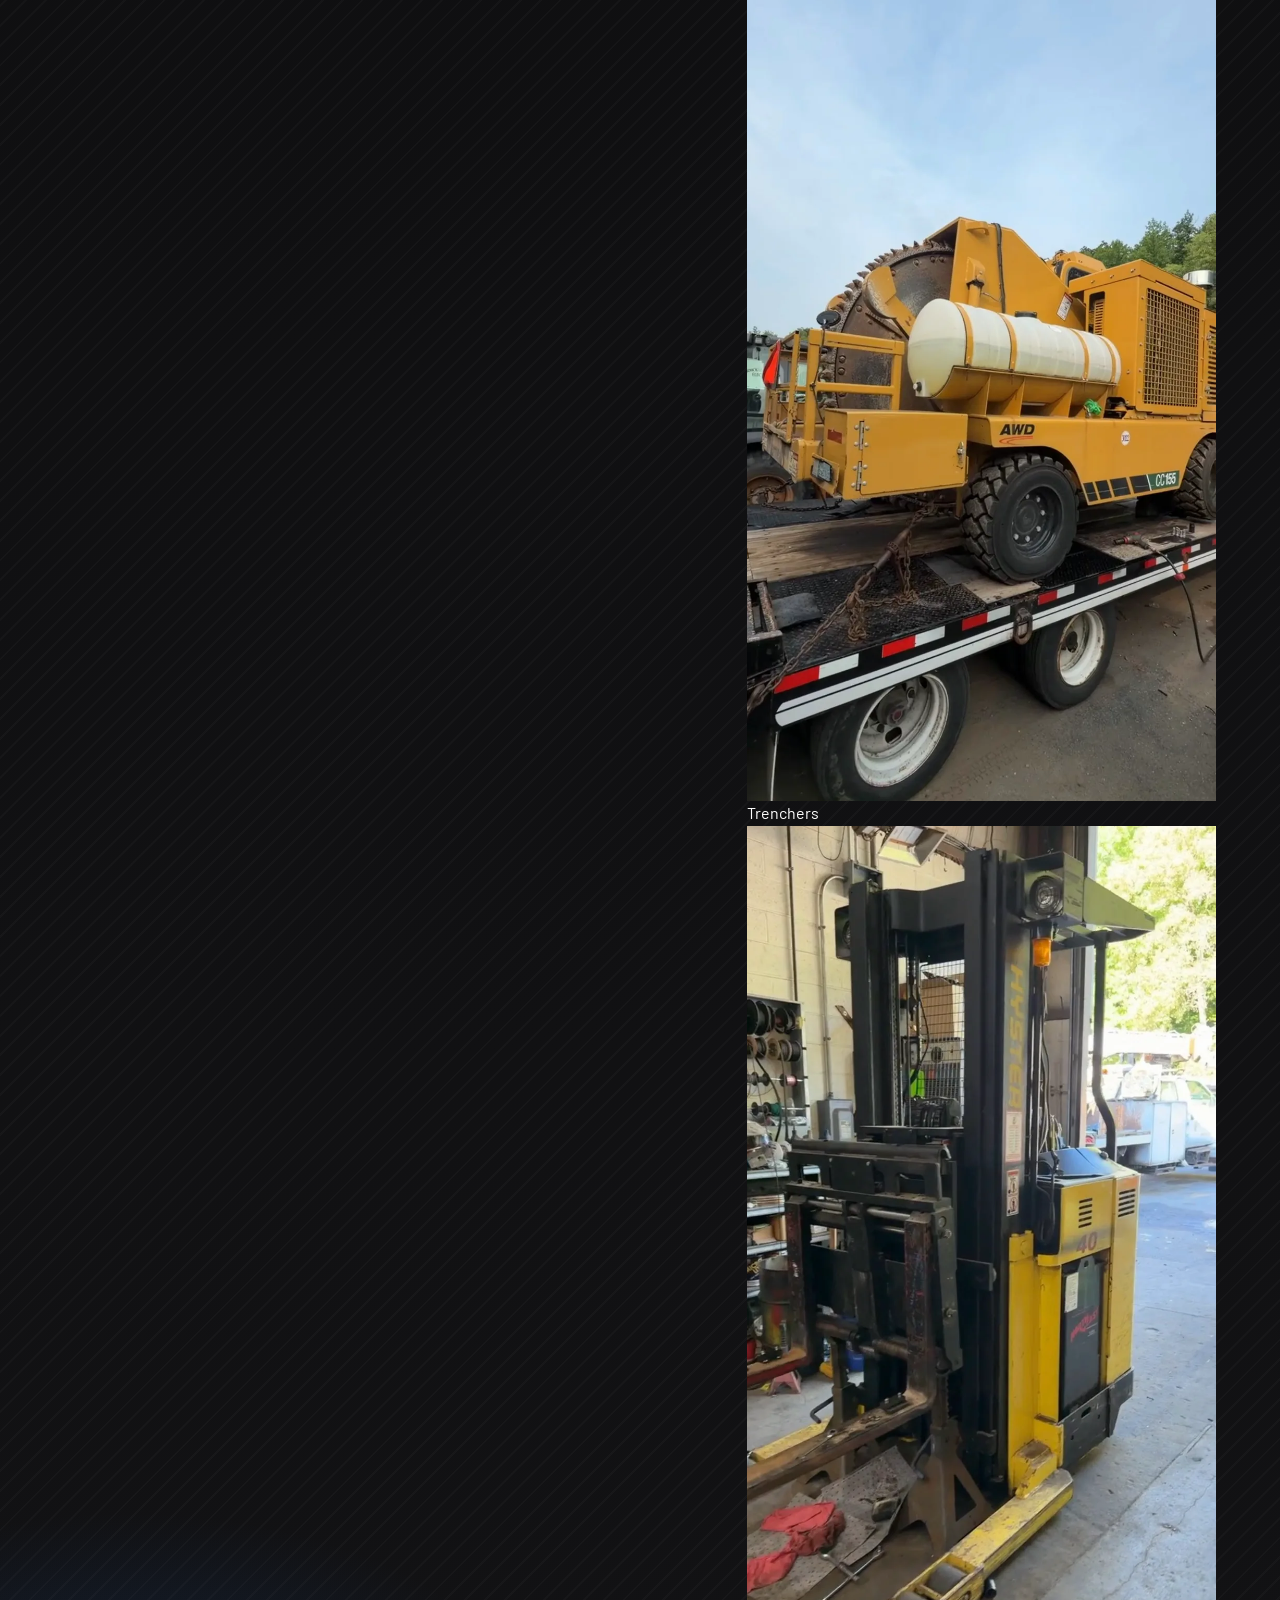
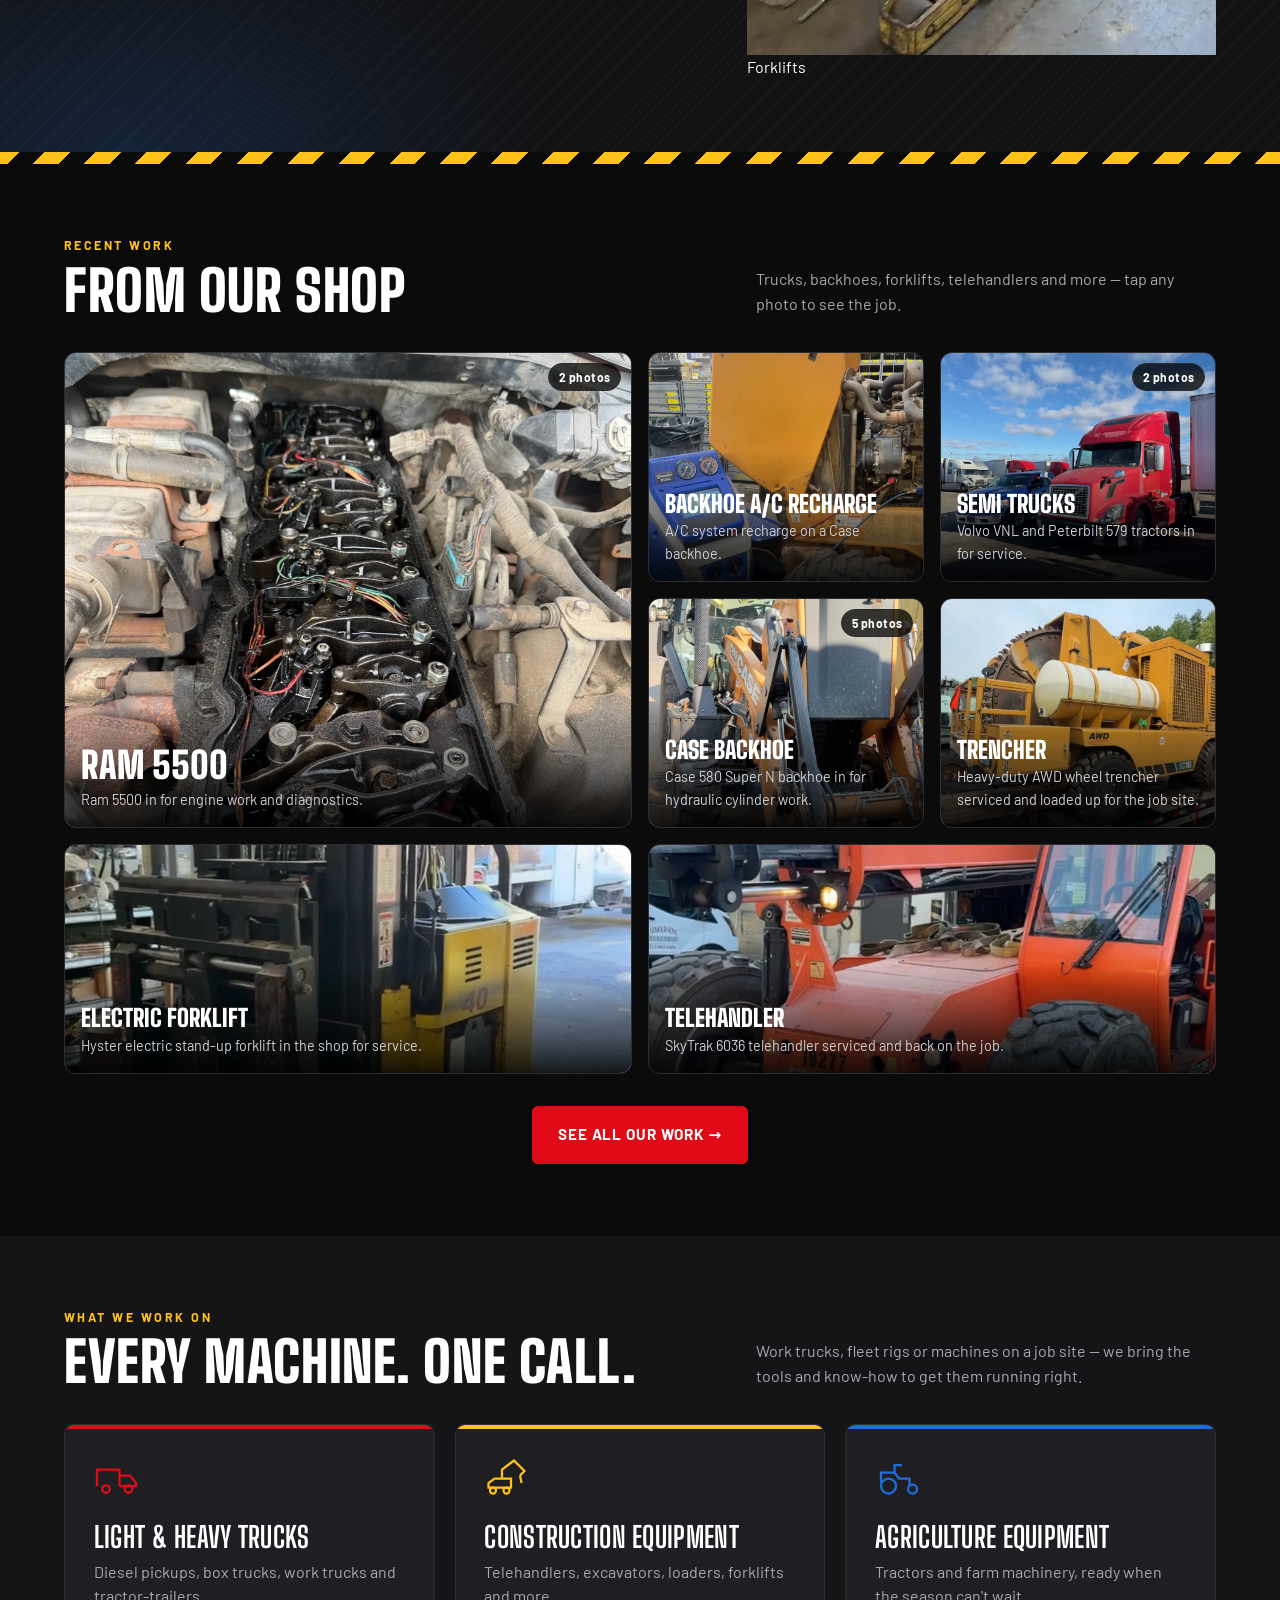
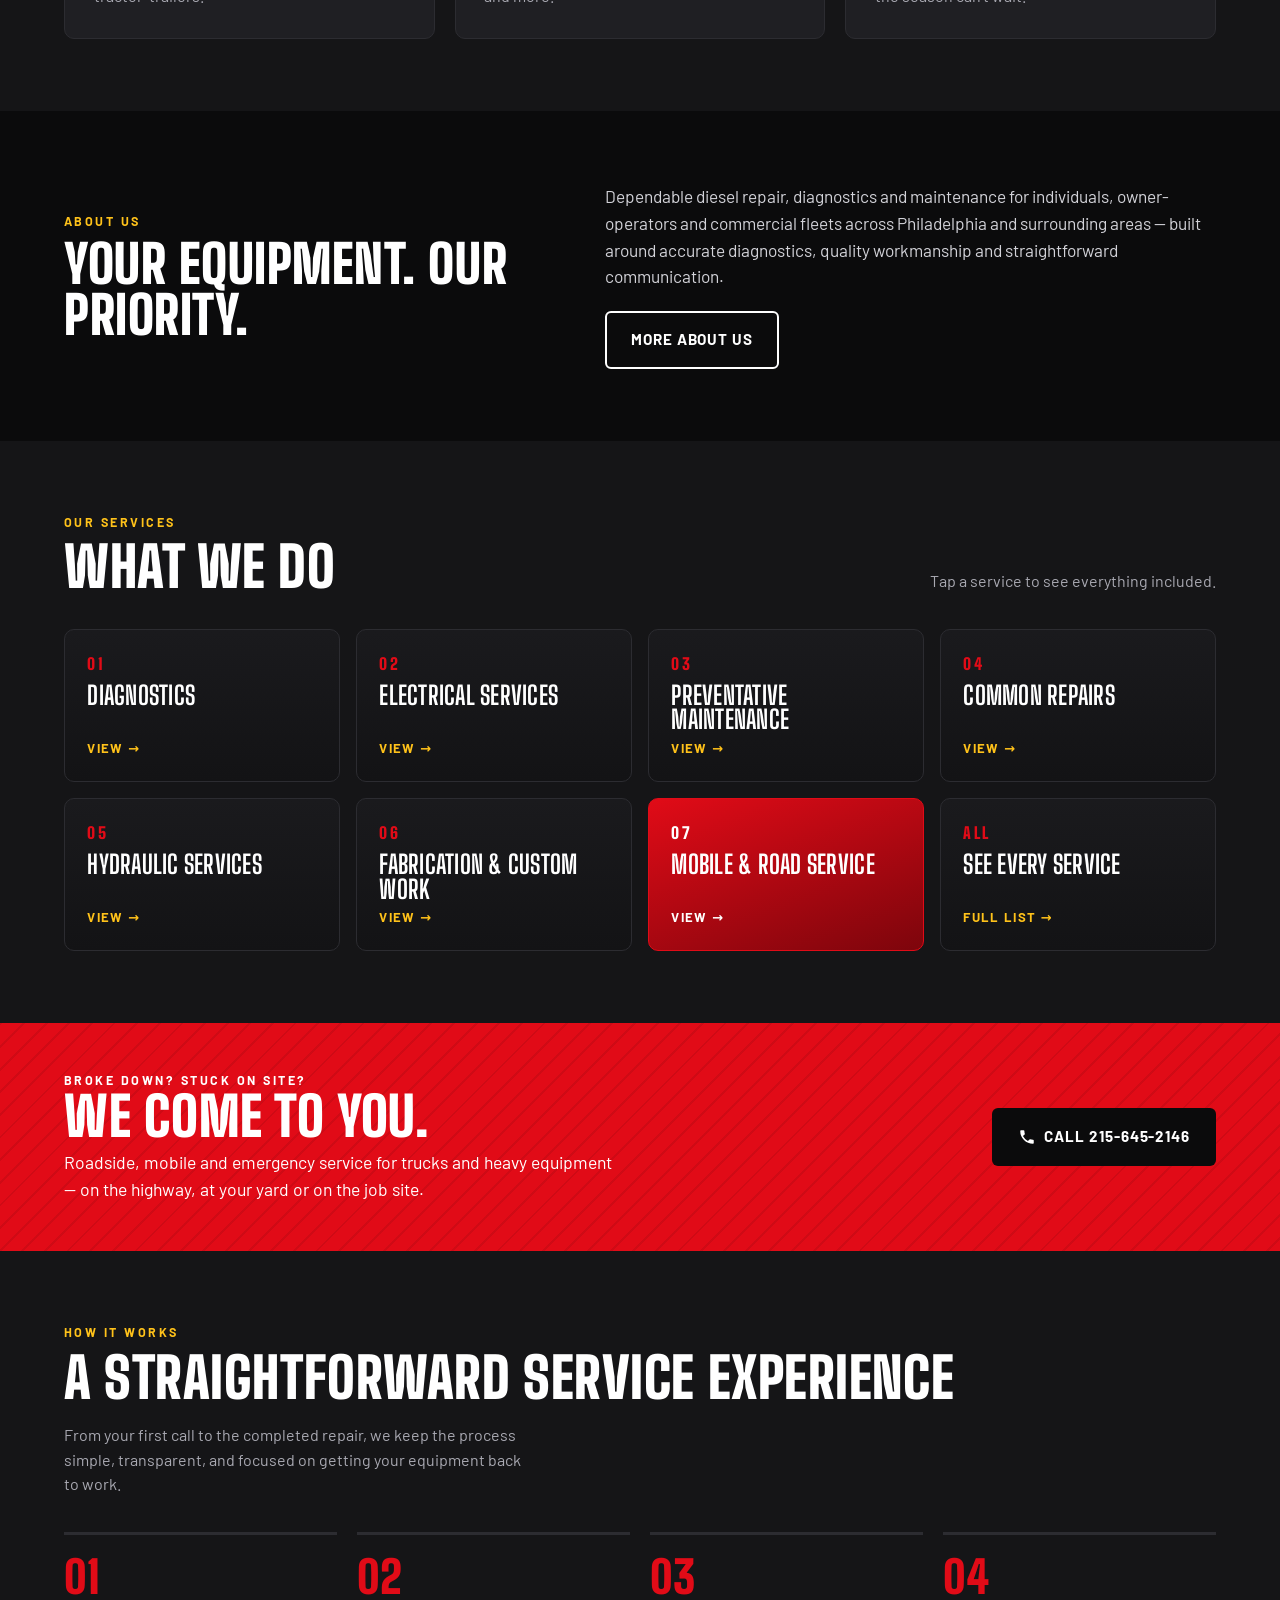
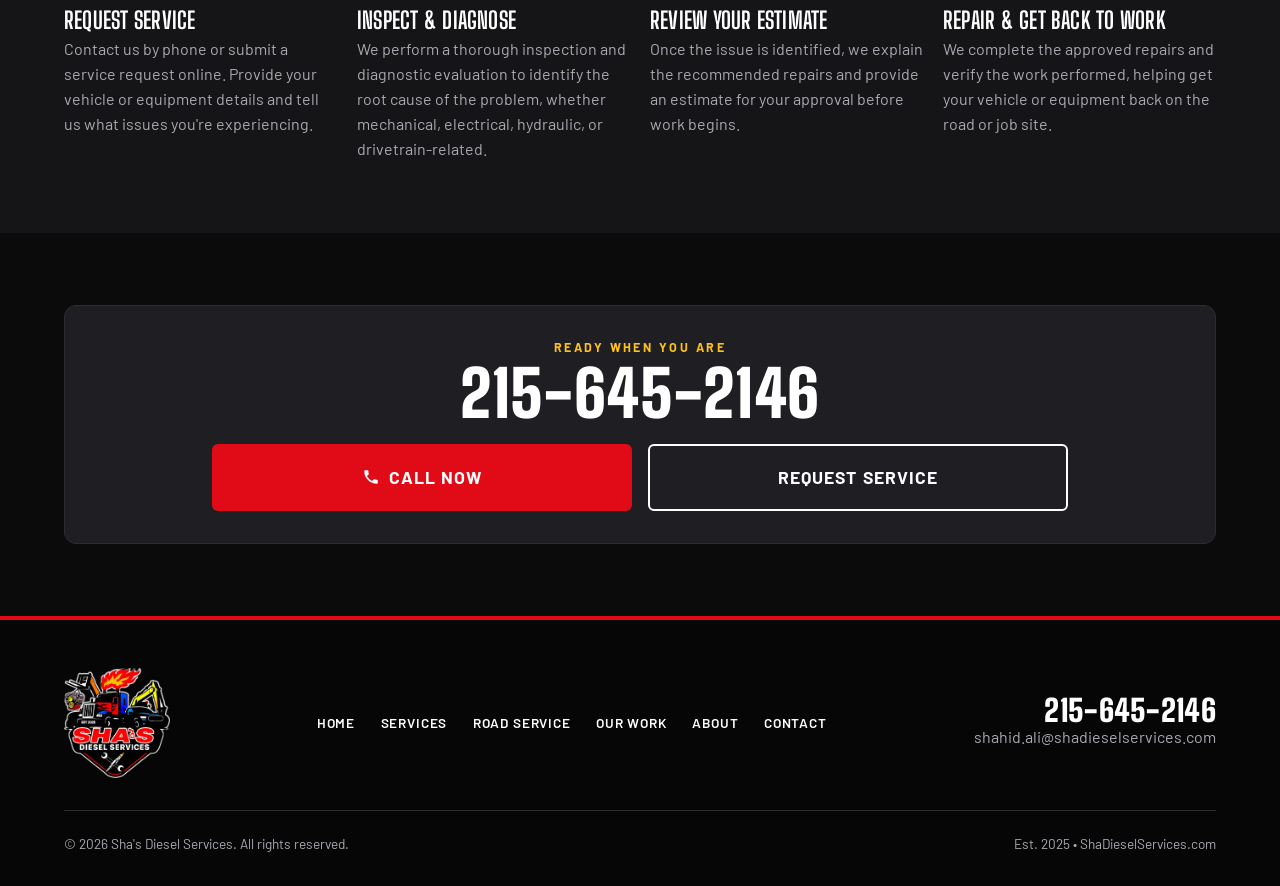
==== commit 31279000: "Add hero section with image slides and thumbnails" ====
--- a/index.html
+++ b/index.html
@@ -44,20 +44,35 @@
 
 <main>
 
-<section class="hero"><div class="wrap">
-  <div>
-    <div class="eyebrow">Diesel Repair &bull; Heavy Equipment &bull; Mobile Service</div>
-    <h1>Built for the<br><em>heavy</em> work.</h1>
-    <p class="lead">From light-duty pickups to heavy-duty semi-trucks, and construction to agricultural equipment, Sha&rsquo;s Diesel Services provides professional diagnostics, repairs, and preventive maintenance to keep your equipment operating at its best.</p>
-    <p class="lead">Whether in our shop or through our mobile road service, we deliver dependable solutions to keep your business moving.</p>
-    <div class="cta">
-      <a class="btn btn-red" href="contact.html">Request Service</a>
-      <a class="btn btn-ghost" href="services.html">Our Services</a>
+<section class="hero hero-photo">
+  <div class="hero-slides" aria-hidden="true">
+    <div class="slide" style="background-image:url(work-semi-1.webp)"></div>
+    <div class="slide" style="background-image:url(work-backhoe-case-3.webp)"></div>
+    <div class="slide" style="background-image:url(work-trencher.webp)"></div>
+    <div class="slide" style="background-image:url(work-telehandler-skytrak.webp)"></div>
+    <div class="slide" style="background-image:url(work-ram5500-1.webp)"></div>
+  </div>
+  <div class="wrap hero-inner">
+    <div class="hero-copy">
+      <div class="eyebrow">Diesel Repair &bull; Heavy Equipment &bull; Mobile Service</div>
+      <h1>Built for the<br><em>heavy</em> work.</h1>
+      <p class="lead">From light-duty pickups to heavy-duty semi-trucks, and construction to agricultural equipment, Sha&rsquo;s Diesel Services provides professional diagnostics, repairs, and preventive maintenance to keep your equipment operating at its best.</p>
+      <p class="lead">Whether in our shop or through our mobile road service, we deliver dependable solutions to keep your business moving.</p>
+      <div class="cta">
+        <a class="btn btn-red" href="contact.html">Request Service</a>
+        <a class="btn btn-ghost" href="work.html">See Our Work</a>
+      </div>
     </div>
-    <div class="tags"><span>Diesel Trucks</span><span>Semi Trucks</span><span>Construction Equipment</span><span>Agriculture Equipment</span><span>Telehandlers</span><span>Forklifts</span><span>Roadside &amp; Mobile</span></div>
+    <div class="hero-thumbs">
+      <a href="work.html"><img src="work-semi-1.webp" alt=""><span>Semi Trucks</span></a>
+      <a href="work.html"><img src="work-backhoe-case-1.webp" alt=""><span>Backhoes</span></a>
+      <a href="work.html"><img src="work-ram5500-1.webp" alt=""><span>Diesel Engines</span></a>
+      <a href="work.html"><img src="work-telehandler-skytrak.webp" alt=""><span>Telehandlers</span></a>
+      <a href="work.html"><img src="work-trencher.webp" alt=""><span>Trenchers</span></a>
+      <a href="work.html"><img src="work-forklift-hyster.webp" alt=""><span>Forklifts</span></a>
+    </div>
   </div>
-  <img class="badge" src="logo.webp" alt="Sha's Diesel Services &mdash; Est. 2025">
-</div></section>
+</section>
 <div class="stripe"></div>
 
 <section class="block work-home"><div class="wrap">
--- a/styles.css
+++ b/styles.css
@@ -285,3 +285,23 @@
 .faq details p a{color:var(--yellow);text-decoration:underline}
 @media (max-width:980px){.pol-6{grid-template-columns:1fr 1fr}.about,.about-teaser{grid-template-columns:1fr}.about-side img{width:180px}}
 @media (max-width:640px){.pol-6{grid-template-columns:1fr}.about-teaser .btn{width:100%}}
+
+/* homepage work mosaic (7 newest jobs) */
+.bento{grid-template-columns:repeat(4,1fr);grid-auto-rows:230px}
+.bento .gcard{aspect-ratio:auto;height:100%}
+.bento .gcard:nth-child(1){grid-column:span 2;grid-row:span 2}
+.bento .gcard:nth-child(6),.bento .gcard:nth-child(7){grid-column:span 2}
+.bento .gcard:nth-child(1) .gcap b{font-size:2.3rem}
+@media (max-width:980px){
+  .bento{grid-template-columns:repeat(3,1fr);grid-auto-rows:210px}
+  .bento .gcard:nth-child(6){grid-column:auto}
+  .bento .gcard:nth-child(7){grid-column:span 3}
+}
+@media (max-width:640px){
+  .bento{grid-template-columns:1fr 1fr;grid-auto-rows:185px;gap:.6rem}
+  .bento .gcard:nth-child(1){grid-column:span 2;grid-row:span 2}
+  .bento .gcard:nth-child(6),.bento .gcard:nth-child(7){grid-column:auto}
+  .bento .gcard:nth-child(1) .gcap b{font-size:1.8rem}
+  .bento .gcard:nth-child(1) .gcap small{display:block}
+}
+.bento .gcard:nth-child(6) img,.bento .gcard:nth-child(7) img{object-position:center 45%}
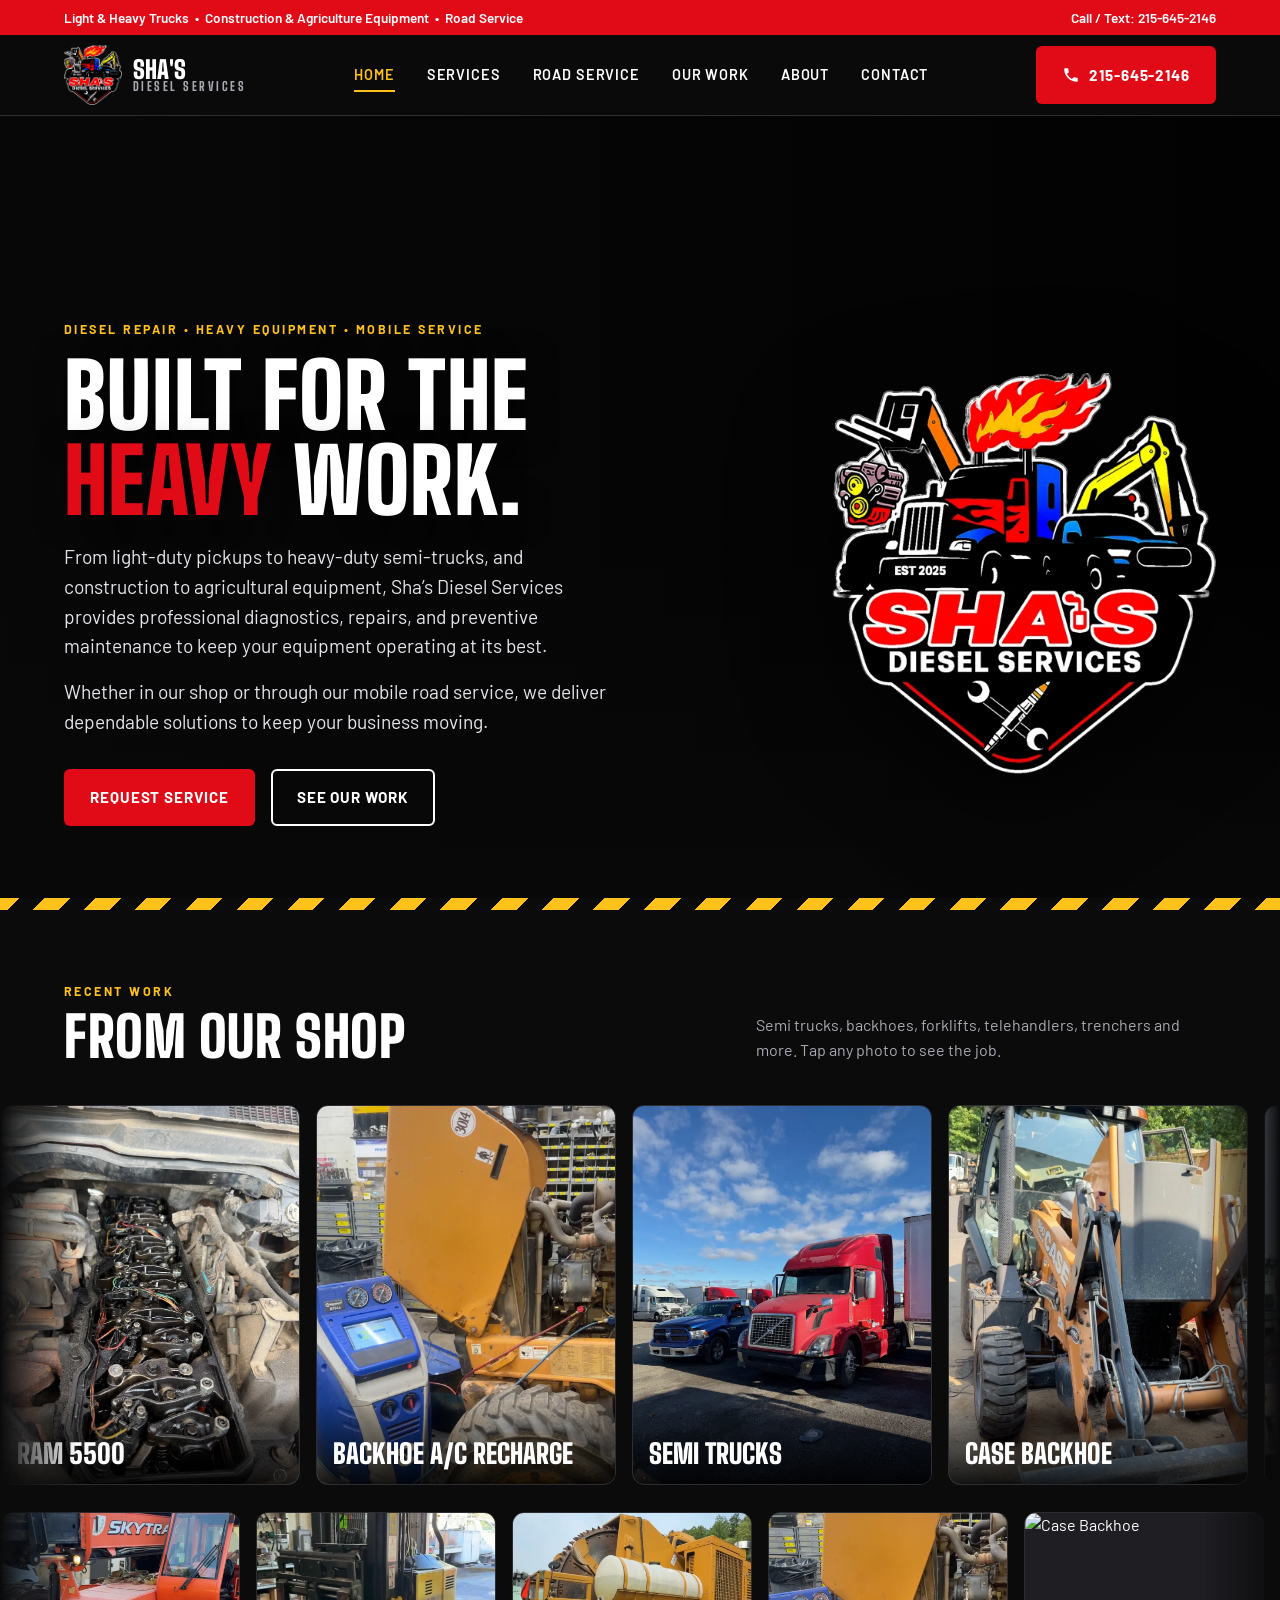
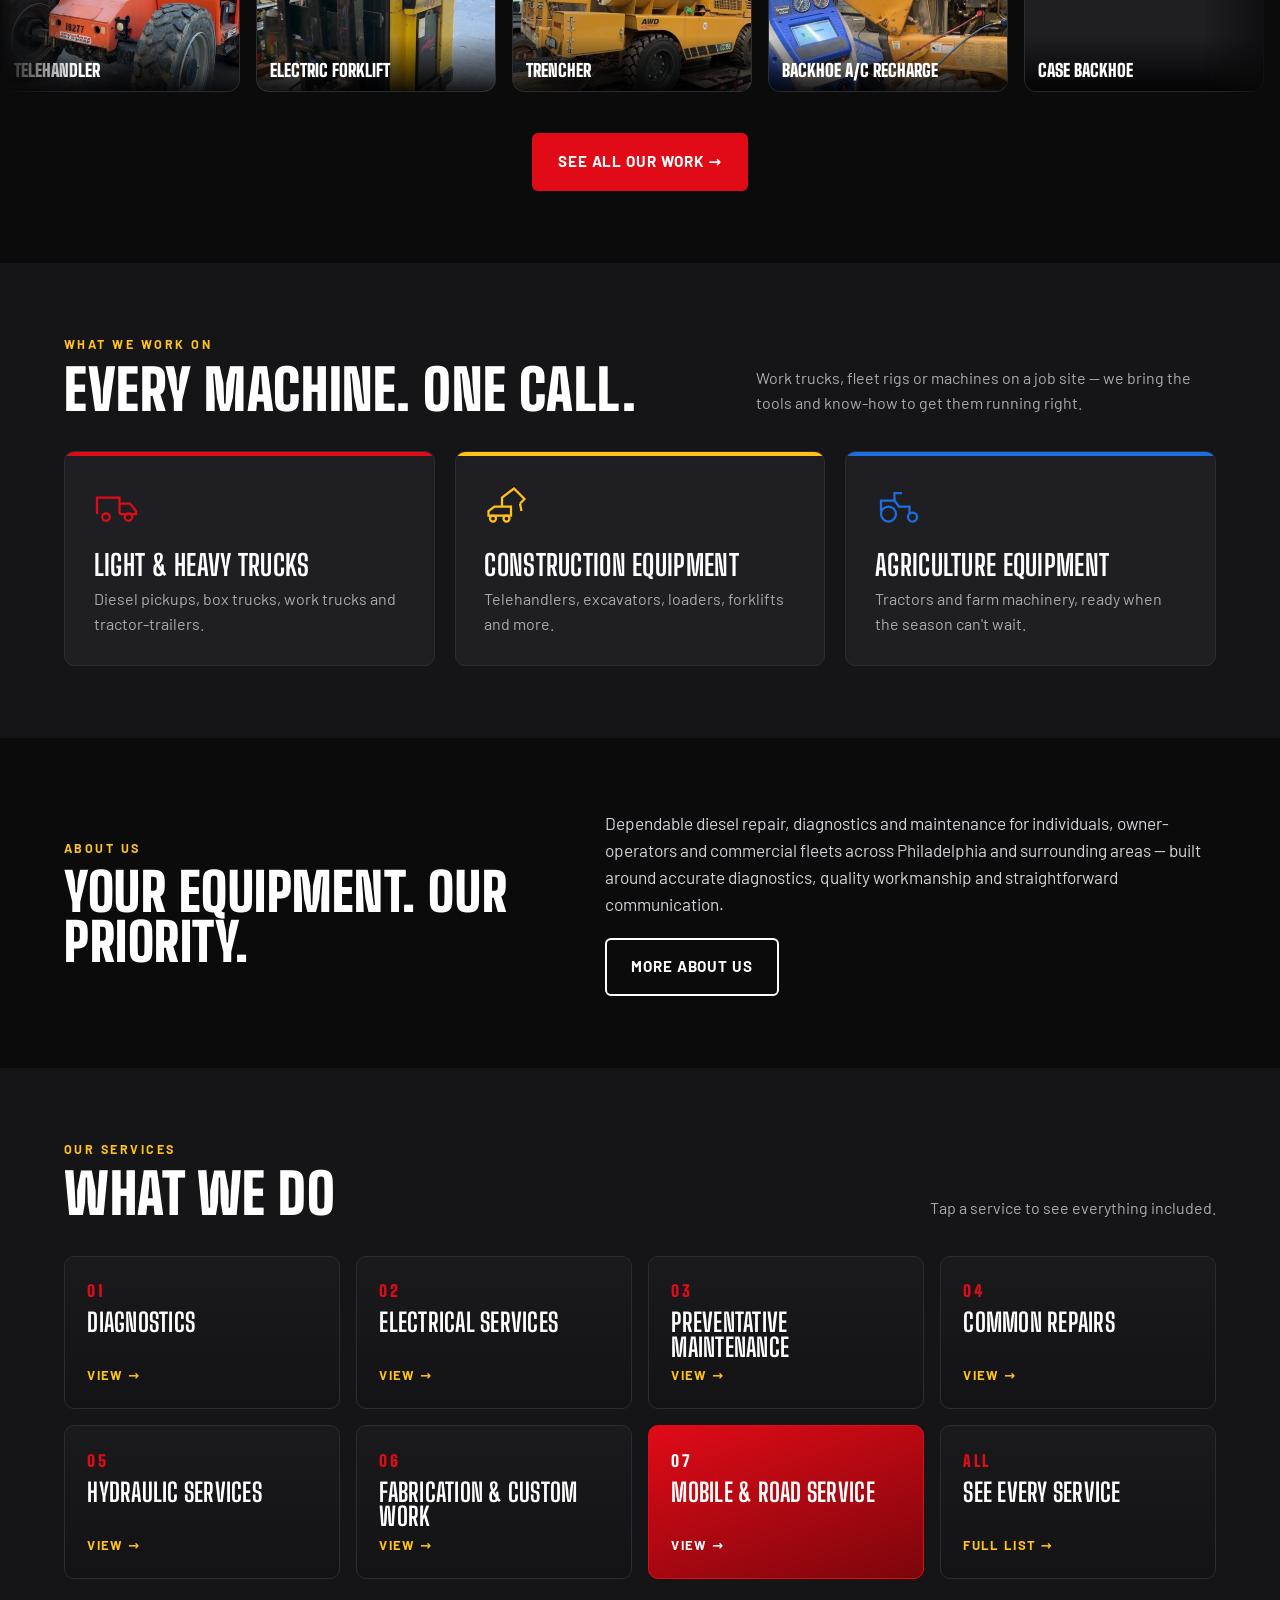
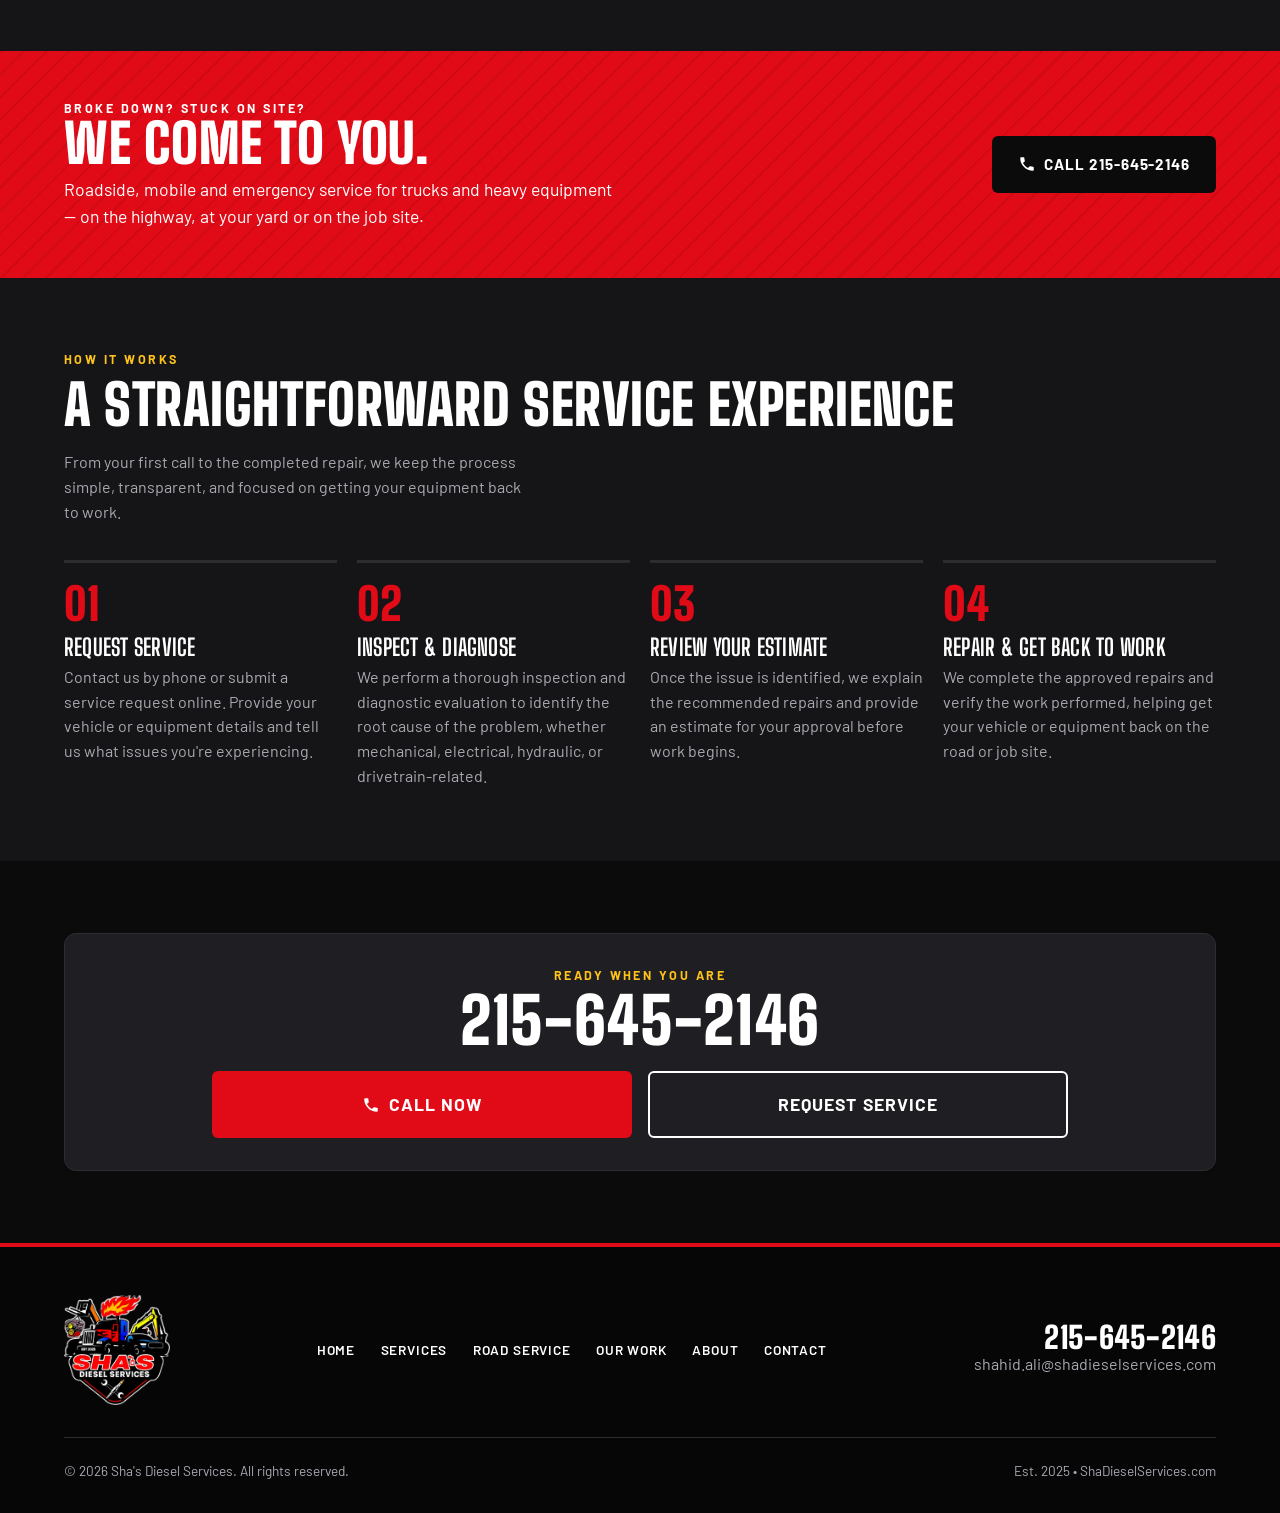
==== commit 8bf43d58: "Refactor hero section and update recent work display Removed hero thumbnails section and replaced it" ====
--- a/index.html
+++ b/index.html
@@ -63,24 +63,24 @@
         <a class="btn btn-ghost" href="work.html">See Our Work</a>
       </div>
     </div>
-    <div class="hero-thumbs">
-      <a href="work.html"><img src="work-semi-1.webp" alt=""><span>Semi Trucks</span></a>
-      <a href="work.html"><img src="work-backhoe-case-1.webp" alt=""><span>Backhoes</span></a>
-      <a href="work.html"><img src="work-ram5500-1.webp" alt=""><span>Diesel Engines</span></a>
-      <a href="work.html"><img src="work-telehandler-skytrak.webp" alt=""><span>Telehandlers</span></a>
-      <a href="work.html"><img src="work-trencher.webp" alt=""><span>Trenchers</span></a>
-      <a href="work.html"><img src="work-forklift-hyster.webp" alt=""><span>Forklifts</span></a>
-    </div>
+    <img class="hero-logo" src="logo.webp" alt="Sha's Diesel Services &mdash; Est. 2025">
   </div>
 </section>
 <div class="stripe"></div>
 
-<section class="block work-home"><div class="wrap">
-  <div class="sec-head"><div><div class="eyebrow">Recent Work</div><h2>From our shop</h2></div>
-  <p>Trucks, backhoes, forklifts, telehandlers and more &mdash; tap any photo to see the job.</p></div>
-  <div class="gallery bento"><button class="gcard" data-imgs="work-ram5500-1.webp,work-ram5500-2.webp" data-title="Ram 5500" data-cap="Ram 5500 in for engine work and diagnostics."><img src="work-ram5500-1.webp" alt="Ram 5500 - Sha's Diesel Services" loading="lazy"><span class="gcount">2 photos</span><span class="gcap"><b>Ram 5500</b><small>Ram 5500 in for engine work and diagnostics.</small></span></button><button class="gcard" data-imgs="work-backhoe-ac.webp" data-title="Backhoe A/C Recharge" data-cap="A/C system recharge on a Case backhoe."><img src="work-backhoe-ac.webp" alt="Backhoe A/C Recharge - Sha's Diesel Services" loading="lazy"><span class="gcap"><b>Backhoe A/C Recharge</b><small>A/C system recharge on a Case backhoe.</small></span></button><button class="gcard" data-imgs="work-semi-1.webp,work-semi-2.webp" data-title="Semi Trucks" data-cap="Volvo VNL and Peterbilt 579 tractors in for service."><img src="work-semi-1.webp" alt="Semi Trucks - Sha's Diesel Services" loading="lazy"><span class="gcount">2 photos</span><span class="gcap"><b>Semi Trucks</b><small>Volvo VNL and Peterbilt 579 tractors in for service.</small></span></button><button class="gcard" data-imgs="work-backhoe-case-1.webp,work-backhoe-case-2.webp,work-backhoe-case-3.webp,work-backhoe-case-4.webp,work-backhoe-case-5.webp" data-title="Case Backhoe" data-cap="Case 580 Super N backhoe in for hydraulic cylinder work."><img src="work-backhoe-case-1.webp" alt="Case Backhoe - Sha's Diesel Services" loading="lazy"><span class="gcount">5 photos</span><span class="gcap"><b>Case Backhoe</b><small>Case 580 Super N backhoe in for hydraulic cylinder work.</small></span></button><button class="gcard" data-imgs="work-trencher.webp" data-title="Trencher" data-cap="Heavy-duty AWD wheel trencher serviced and loaded up for the job site."><img src="work-trencher.webp" alt="Trencher - Sha's Diesel Services" loading="lazy"><span class="gcap"><b>Trencher</b><small>Heavy-duty AWD wheel trencher serviced and loaded up for the job site.</small></span></button><button class="gcard" data-imgs="work-forklift-hyster.webp" data-title="Electric Forklift" data-cap="Hyster electric stand-up forklift in the shop for service."><img src="work-forklift-hyster.webp" alt="Electric Forklift - Sha's Diesel Services" loading="lazy"><span class="gcap"><b>Electric Forklift</b><small>Hyster electric stand-up forklift in the shop for service.</small></span></button><button class="gcard" data-imgs="work-telehandler-skytrak.webp" data-title="Telehandler" data-cap="SkyTrak 6036 telehandler serviced and back on the job."><img src="work-telehandler-skytrak.webp" alt="Telehandler - Sha's Diesel Services" loading="lazy"><span class="gcap"><b>Telehandler</b><small>SkyTrak 6036 telehandler serviced and back on the job.</small></span></button></div>
-  <div style="text-align:center;margin-top:2rem"><a class="btn btn-red" href="work.html">See All Our Work &rarr;</a></div>
-</div></section>
+<section class="block work-home">
+  <div class="wrap">
+    <div class="sec-head"><div><div class="eyebrow">Recent Work</div><h2>From our shop</h2></div>
+    <p>Semi trucks, backhoes, forklifts, telehandlers, trenchers and more. Tap any photo to see the job.</p></div>
+  </div>
+  <div class="marquee" data-marquee>
+    <div class="mq-track mq-a" style="animation-duration:42s"><button class="gcard mq-card" data-imgs="work-ram5500-1.webp,work-ram5500-2.webp" data-title="Ram 5500" data-cap="Ram 5500 in for engine work and diagnostics."><img src="work-ram5500-1.webp" alt="Ram 5500" loading="lazy"><span class="gcap"><b>Ram 5500</b></span></button><button class="gcard mq-card" data-imgs="work-backhoe-ac.webp" data-title="Backhoe A/C Recharge" data-cap="A/C system recharge on a Case backhoe."><img src="work-backhoe-ac.webp" alt="Backhoe A/C Recharge" loading="lazy"><span class="gcap"><b>Backhoe A/C Recharge</b></span></button><button class="gcard mq-card" data-imgs="work-semi-1.webp,work-semi-2.webp" data-title="Semi Trucks" data-cap="Volvo VNL and Peterbilt 579 tractors in for service."><img src="work-semi-1.webp" alt="Semi Trucks" loading="lazy"><span class="gcap"><b>Semi Trucks</b></span></button><button class="gcard mq-card" data-imgs="work-backhoe-case-1.webp,work-backhoe-case-2.webp,work-backhoe-case-3.webp,work-backhoe-case-4.webp,work-backhoe-case-5.webp" data-title="Case Backhoe" data-cap="Case 580 Super N backhoe in for hydraulic cylinder work."><img src="work-backhoe-case-1.webp" alt="Case Backhoe" loading="lazy"><span class="gcap"><b>Case Backhoe</b></span></button><button class="gcard mq-card" data-imgs="work-trencher.webp" data-title="Trencher" data-cap="Heavy-duty AWD wheel trencher serviced and loaded up for the job site."><img src="work-trencher.webp" alt="Trencher" loading="lazy"><span class="gcap"><b>Trencher</b></span></button><button class="gcard mq-card" data-imgs="work-forklift-hyster.webp" data-title="Electric Forklift" data-cap="Hyster electric stand-up forklift in the shop for service."><img src="work-forklift-hyster.webp" alt="Electric Forklift" loading="lazy"><span class="gcap"><b>Electric Forklift</b></span></button><button class="gcard mq-card" data-imgs="work-telehandler-skytrak.webp" data-title="Telehandler" data-cap="SkyTrak 6036 telehandler serviced and back on the job."><img src="work-telehandler-skytrak.webp" alt="Telehandler" loading="lazy"><span class="gcap"><b>Telehandler</b></span></button><button class="gcard mq-card" data-imgs="work-ram5500-1.webp,work-ram5500-2.webp" data-title="Ram 5500" data-cap="Ram 5500 in for engine work and diagnostics." aria-hidden="true" tabindex="-1"><img src="work-ram5500-1.webp" alt="" loading="lazy"><span class="gcap"><b>Ram 5500</b></span></button><button class="gcard mq-card" data-imgs="work-backhoe-ac.webp" data-title="Backhoe A/C Recharge" data-cap="A/C system recharge on a Case backhoe." aria-hidden="true" tabindex="-1"><img src="work-backhoe-ac.webp" alt="" loading="lazy"><span class="gcap"><b>Backhoe A/C Recharge</b></span></button><button class="gcard mq-card" data-imgs="work-semi-1.webp,work-semi-2.webp" data-title="Semi Trucks" data-cap="Volvo VNL and Peterbilt 579 tractors in for service." aria-hidden="true" tabindex="-1"><img src="work-semi-1.webp" alt="" loading="lazy"><span class="gcap"><b>Semi Trucks</b></span></button><button class="gcard mq-card" data-imgs="work-backhoe-case-1.webp,work-backhoe-case-2.webp,work-backhoe-case-3.webp,work-backhoe-case-4.webp,work-backhoe-case-5.webp" data-title="Case Backhoe" data-cap="Case 580 Super N backhoe in for hydraulic cylinder work." aria-hidden="true" tabindex="-1"><img src="work-backhoe-case-1.webp" alt="" loading="lazy"><span class="gcap"><b>Case Backhoe</b></span></button><button class="gcard mq-card" data-imgs="work-trencher.webp" data-title="Trencher" data-cap="Heavy-duty AWD wheel trencher serviced and loaded up for the job site." aria-hidden="true" tabindex="-1"><img src="work-trencher.webp" alt="" loading="lazy"><span class="gcap"><b>Trencher</b></span></button><button class="gcard mq-card" data-imgs="work-forklift-hyster.webp" data-title="Electric Forklift" data-cap="Hyster electric stand-up forklift in the shop for service." aria-hidden="true" tabindex="-1"><img src="work-forklift-hyster.webp" alt="" loading="lazy"><span class="gcap"><b>Electric Forklift</b></span></button><button class="gcard mq-card" data-imgs="work-telehandler-skytrak.webp" data-title="Telehandler" data-cap="SkyTrak 6036 telehandler serviced and back on the job." aria-hidden="true" tabindex="-1"><img src="work-telehandler-skytrak.webp" alt="" loading="lazy"><span class="gcap"><b>Telehandler</b></span></button></div>
+  </div>
+  <div class="marquee" data-marquee>
+    <div class="mq-track mq-b" style="animation-duration:40s"><button class="gcard mq-card" data-imgs="work-telehandler-skytrak.webp" data-title="Telehandler" data-cap="SkyTrak 6036 telehandler serviced and back on the job."><img src="work-telehandler-skytrak.webp" alt="Telehandler" loading="lazy"><span class="gcap"><b>Telehandler</b></span></button><button class="gcard mq-card" data-imgs="work-forklift-hyster.webp" data-title="Electric Forklift" data-cap="Hyster electric stand-up forklift in the shop for service."><img src="work-forklift-hyster.webp" alt="Electric Forklift" loading="lazy"><span class="gcap"><b>Electric Forklift</b></span></button><button class="gcard mq-card" data-imgs="work-trencher.webp" data-title="Trencher" data-cap="Heavy-duty AWD wheel trencher serviced and loaded up for the job site."><img src="work-trencher.webp" alt="Trencher" loading="lazy"><span class="gcap"><b>Trencher</b></span></button><button class="gcard mq-card" data-imgs="work-backhoe-ac.webp" data-title="Backhoe A/C Recharge" data-cap="A/C system recharge on a Case backhoe."><img src="work-backhoe-ac.webp" alt="Backhoe A/C Recharge" loading="lazy"><span class="gcap"><b>Backhoe A/C Recharge</b></span></button><button class="gcard mq-card" data-imgs="work-backhoe-case-1.webp,work-backhoe-case-2.webp,work-backhoe-case-3.webp,work-backhoe-case-4.webp,work-backhoe-case-5.webp" data-title="Case Backhoe" data-cap="Case 580 Super N backhoe in for hydraulic cylinder work."><img src="work-backhoe-case-5.webp" alt="Case Backhoe" loading="lazy"><span class="gcap"><b>Case Backhoe</b></span></button><button class="gcard mq-card" data-imgs="work-backhoe-case-1.webp,work-backhoe-case-2.webp,work-backhoe-case-3.webp,work-backhoe-case-4.webp,work-backhoe-case-5.webp" data-title="Case Backhoe" data-cap="Case 580 Super N backhoe in for hydraulic cylinder work."><img src="work-backhoe-case-4.webp" alt="Case Backhoe" loading="lazy"><span class="gcap"><b>Case Backhoe</b></span></button><button class="gcard mq-card" data-imgs="work-backhoe-case-1.webp,work-backhoe-case-2.webp,work-backhoe-case-3.webp,work-backhoe-case-4.webp,work-backhoe-case-5.webp" data-title="Case Backhoe" data-cap="Case 580 Super N backhoe in for hydraulic cylinder work."><img src="work-backhoe-case-3.webp" alt="Case Backhoe" loading="lazy"><span class="gcap"><b>Case Backhoe</b></span></button><button class="gcard mq-card" data-imgs="work-backhoe-case-1.webp,work-backhoe-case-2.webp,work-backhoe-case-3.webp,work-backhoe-case-4.webp,work-backhoe-case-5.webp" data-title="Case Backhoe" data-cap="Case 580 Super N backhoe in for hydraulic cylinder work."><img src="work-backhoe-case-2.webp" alt="Case Backhoe" loading="lazy"><span class="gcap"><b>Case Backhoe</b></span></button><button class="gcard mq-card" data-imgs="work-semi-1.webp,work-semi-2.webp" data-title="Semi Trucks" data-cap="Volvo VNL and Peterbilt 579 tractors in for service."><img src="work-semi-2.webp" alt="Semi Trucks" loading="lazy"><span class="gcap"><b>Semi Trucks</b></span></button><button class="gcard mq-card" data-imgs="work-ram5500-1.webp,work-ram5500-2.webp" data-title="Ram 5500" data-cap="Ram 5500 in for engine work and diagnostics."><img src="work-ram5500-2.webp" alt="Ram 5500" loading="lazy"><span class="gcap"><b>Ram 5500</b></span></button><button class="gcard mq-card" data-imgs="work-telehandler-skytrak.webp" data-title="Telehandler" data-cap="SkyTrak 6036 telehandler serviced and back on the job." aria-hidden="true" tabindex="-1"><img src="work-telehandler-skytrak.webp" alt="" loading="lazy"><span class="gcap"><b>Telehandler</b></span></button><button class="gcard mq-card" data-imgs="work-forklift-hyster.webp" data-title="Electric Forklift" data-cap="Hyster electric stand-up forklift in the shop for service." aria-hidden="true" tabindex="-1"><img src="work-forklift-hyster.webp" alt="" loading="lazy"><span class="gcap"><b>Electric Forklift</b></span></button><button class="gcard mq-card" data-imgs="work-trencher.webp" data-title="Trencher" data-cap="Heavy-duty AWD wheel trencher serviced and loaded up for the job site." aria-hidden="true" tabindex="-1"><img src="work-trencher.webp" alt="" loading="lazy"><span class="gcap"><b>Trencher</b></span></button><button class="gcard mq-card" data-imgs="work-backhoe-ac.webp" data-title="Backhoe A/C Recharge" data-cap="A/C system recharge on a Case backhoe." aria-hidden="true" tabindex="-1"><img src="work-backhoe-ac.webp" alt="" loading="lazy"><span class="gcap"><b>Backhoe A/C Recharge</b></span></button><button class="gcard mq-card" data-imgs="work-backhoe-case-1.webp,work-backhoe-case-2.webp,work-backhoe-case-3.webp,work-backhoe-case-4.webp,work-backhoe-case-5.webp" data-title="Case Backhoe" data-cap="Case 580 Super N backhoe in for hydraulic cylinder work." aria-hidden="true" tabindex="-1"><img src="work-backhoe-case-5.webp" alt="" loading="lazy"><span class="gcap"><b>Case Backhoe</b></span></button><button class="gcard mq-card" data-imgs="work-backhoe-case-1.webp,work-backhoe-case-2.webp,work-backhoe-case-3.webp,work-backhoe-case-4.webp,work-backhoe-case-5.webp" data-title="Case Backhoe" data-cap="Case 580 Super N backhoe in for hydraulic cylinder work." aria-hidden="true" tabindex="-1"><img src="work-backhoe-case-4.webp" alt="" loading="lazy"><span class="gcap"><b>Case Backhoe</b></span></button><button class="gcard mq-card" data-imgs="work-backhoe-case-1.webp,work-backhoe-case-2.webp,work-backhoe-case-3.webp,work-backhoe-case-4.webp,work-backhoe-case-5.webp" data-title="Case Backhoe" data-cap="Case 580 Super N backhoe in for hydraulic cylinder work." aria-hidden="true" tabindex="-1"><img src="work-backhoe-case-3.webp" alt="" loading="lazy"><span class="gcap"><b>Case Backhoe</b></span></button><button class="gcard mq-card" data-imgs="work-backhoe-case-1.webp,work-backhoe-case-2.webp,work-backhoe-case-3.webp,work-backhoe-case-4.webp,work-backhoe-case-5.webp" data-title="Case Backhoe" data-cap="Case 580 Super N backhoe in for hydraulic cylinder work." aria-hidden="true" tabindex="-1"><img src="work-backhoe-case-2.webp" alt="" loading="lazy"><span class="gcap"><b>Case Backhoe</b></span></button><button class="gcard mq-card" data-imgs="work-semi-1.webp,work-semi-2.webp" data-title="Semi Trucks" data-cap="Volvo VNL and Peterbilt 579 tractors in for service." aria-hidden="true" tabindex="-1"><img src="work-semi-2.webp" alt="" loading="lazy"><span class="gcap"><b>Semi Trucks</b></span></button><button class="gcard mq-card" data-imgs="work-ram5500-1.webp,work-ram5500-2.webp" data-title="Ram 5500" data-cap="Ram 5500 in for engine work and diagnostics." aria-hidden="true" tabindex="-1"><img src="work-ram5500-2.webp" alt="" loading="lazy"><span class="gcap"><b>Ram 5500</b></span></button></div>
+  </div>
+  <div class="wrap" style="text-align:center;margin-top:2.2rem"><a class="btn btn-red" href="work.html">See All Our Work &rarr;</a></div>
+</section>
 
 <section class="block bg-char"><div class="wrap">
   <div class="sec-head"><div><div class="eyebrow">What We Work On</div><h2>Every machine. One call.</h2></div>
--- a/styles.css
+++ b/styles.css
@@ -286,22 +286,76 @@
 @media (max-width:980px){.pol-6{grid-template-columns:1fr 1fr}.about,.about-teaser{grid-template-columns:1fr}.about-side img{width:180px}}
 @media (max-width:640px){.pol-6{grid-template-columns:1fr}.about-teaser .btn{width:100%}}
 
-/* homepage work mosaic (7 newest jobs) */
-.bento{grid-template-columns:repeat(4,1fr);grid-auto-rows:230px}
-.bento .gcard{aspect-ratio:auto;height:100%}
-.bento .gcard:nth-child(1){grid-column:span 2;grid-row:span 2}
-.bento .gcard:nth-child(6),.bento .gcard:nth-child(7){grid-column:span 2}
-.bento .gcard:nth-child(1) .gcap b{font-size:2.3rem}
+/* photo hero */
+.hero-photo{padding:0;min-height:calc(100vh - 118px);display:flex;align-items:flex-end;background:#000}
+.hero-photo::before{display:none}
+.hero-slides{position:absolute;inset:0;overflow:hidden}
+.hero-slides .slide{position:absolute;inset:0;background-size:cover;background-position:center;opacity:0;animation:heroFade 30s infinite;transform:scale(1.08)}
+.hero-slides .slide:nth-child(1){animation-delay:0s}
+.hero-slides .slide:nth-child(2){animation-delay:6s}
+.hero-slides .slide:nth-child(3){animation-delay:12s}
+.hero-slides .slide:nth-child(4){animation-delay:18s}
+.hero-slides .slide:nth-child(5){animation-delay:24s}
+@keyframes heroFade{0%{opacity:0;transform:scale(1.08)}4%{opacity:1}20%{opacity:1}26%{opacity:0;transform:scale(1)}100%{opacity:0}}
+.hero-slides::after{content:"";position:absolute;inset:0;background:
+  linear-gradient(90deg,rgba(8,8,9,.92) 0%,rgba(8,8,9,.7) 45%,rgba(8,8,9,.25) 100%),
+  linear-gradient(0deg,rgba(8,8,9,.95) 0%,rgba(8,8,9,0) 45%)}
+.hero-photo .hero-inner{position:relative;display:block;padding:5rem 0 2.2rem;width:min(1180px,90%)}
+.hero-copy{max-width:640px}
+.hero-photo h1{text-shadow:0 4px 30px rgba(0,0,0,.5)}
+.hero-photo p.lead{color:#e4e4ea}
+.hero-thumbs{display:flex;gap:.75rem;margin-top:2.5rem;overflow-x:auto;scrollbar-width:none;padding-bottom:.2rem}
+.hero-thumbs::-webkit-scrollbar{display:none}
+.hero-thumbs a{position:relative;flex:0 0 150px;height:110px;border-radius:10px;overflow:hidden;border:2px solid rgba(255,255,255,.15);transition:.2s}
+.hero-thumbs a:hover{border-color:var(--red);transform:translateY(-3px)}
+.hero-thumbs img{width:100%;height:100%;object-fit:cover}
+.hero-thumbs span{position:absolute;left:0;right:0;bottom:0;padding:1.2rem .6rem .45rem;background:linear-gradient(transparent,rgba(0,0,0,.9));font-family:'Big Shoulders Display';font-weight:900;text-transform:uppercase;font-size:1rem;line-height:1}
+@media (prefers-reduced-motion:reduce){.hero-slides .slide{animation:none}.hero-slides .slide:first-child{opacity:1}}
+@media (max-width:640px){
+  .hero-photo{min-height:calc(100svh - 68px - 58px)}
+  .hero-slides::after{background:linear-gradient(0deg,rgba(8,8,9,.97) 0%,rgba(8,8,9,.8) 45%,rgba(8,8,9,.15) 100%)}
+  
+  .hero-photo h1{font-size:3.2rem}
+  .hero-photo p.lead{font-size:1rem;margin-bottom:.8rem}
+  .hero-photo p.lead + p.lead{display:none}
+  .hero-photo .cta{margin-top:1.2rem}
+  
+  
+}
+
+/* hero logo */
+.hero-photo .hero-inner{display:grid;grid-template-columns:1fr auto;align-items:center;gap:3rem;padding:4.5rem 0}
+.hero-logo{width:clamp(260px,30vw,400px);filter:drop-shadow(0 25px 50px rgba(0,0,0,.7))}
+
+/* moving photo rows */
+.work-home{overflow:hidden}
+.marquee{overflow:hidden;padding:.4rem 0;-webkit-mask-image:linear-gradient(90deg,transparent,#000 6%,#000 94%,transparent);mask-image:linear-gradient(90deg,transparent,#000 6%,#000 94%,transparent)}
+.marquee + .marquee{margin-top:.9rem}
+.mq-track{display:flex;gap:1rem;width:max-content;animation:mqLeft linear infinite}
+.mq-b{animation-name:mqRight}
+.marquee:hover .mq-track,.marquee.paused .mq-track{animation-play-state:paused}
+@keyframes mqLeft{from{transform:translateX(0)}to{transform:translateX(calc(-50% - .5rem))}}
+@keyframes mqRight{from{transform:translateX(calc(-50% - .5rem))}to{transform:translateX(0)}}
+.mq-card{flex:none;aspect-ratio:auto}
+.mq-a .mq-card{width:300px;height:380px}
+.mq-b .mq-card{width:240px;height:180px}
+.mq-a .mq-card .gcap b{font-size:1.7rem}
+.mq-b .mq-card .gcap{padding:1.6rem .8rem .7rem}
+.mq-b .mq-card .gcap b{font-size:1.1rem}
+@media (prefers-reduced-motion:reduce){.mq-track{animation:none}.marquee{overflow-x:auto}}
+
 @media (max-width:980px){
-  .bento{grid-template-columns:repeat(3,1fr);grid-auto-rows:210px}
-  .bento .gcard:nth-child(6){grid-column:auto}
-  .bento .gcard:nth-child(7){grid-column:span 3}
+  .hero-photo .hero-inner{grid-template-columns:1fr;gap:1.5rem}
+  .hero-logo{order:-1;width:220px}
 }
 @media (max-width:640px){
-  .bento{grid-template-columns:1fr 1fr;grid-auto-rows:185px;gap:.6rem}
-  .bento .gcard:nth-child(1){grid-column:span 2;grid-row:span 2}
-  .bento .gcard:nth-child(6),.bento .gcard:nth-child(7){grid-column:auto}
-  .bento .gcard:nth-child(1) .gcap b{font-size:1.8rem}
-  .bento .gcard:nth-child(1) .gcap small{display:block}
-}
-.bento .gcard:nth-child(6) img,.bento .gcard:nth-child(7) img{object-position:center 45%}
+  .hero-photo .hero-inner{padding:1.8rem 0 2rem}
+  .hero-logo{width:170px;margin:0 auto}
+  .hero-photo .eyebrow{text-align:left}
+  .mq-a .mq-card{width:230px;height:290px}
+  .mq-b .mq-card{width:170px;height:130px}
+  .mq-a .mq-card .gcap b{font-size:1.35rem}
+  .mq-track{gap:.65rem}
+  @keyframes mqLeft{from{transform:translateX(0)}to{transform:translateX(calc(-50% - .325rem))}}
+  @keyframes mqRight{from{transform:translateX(calc(-50% - .325rem))}to{transform:translateX(0)}}
+}
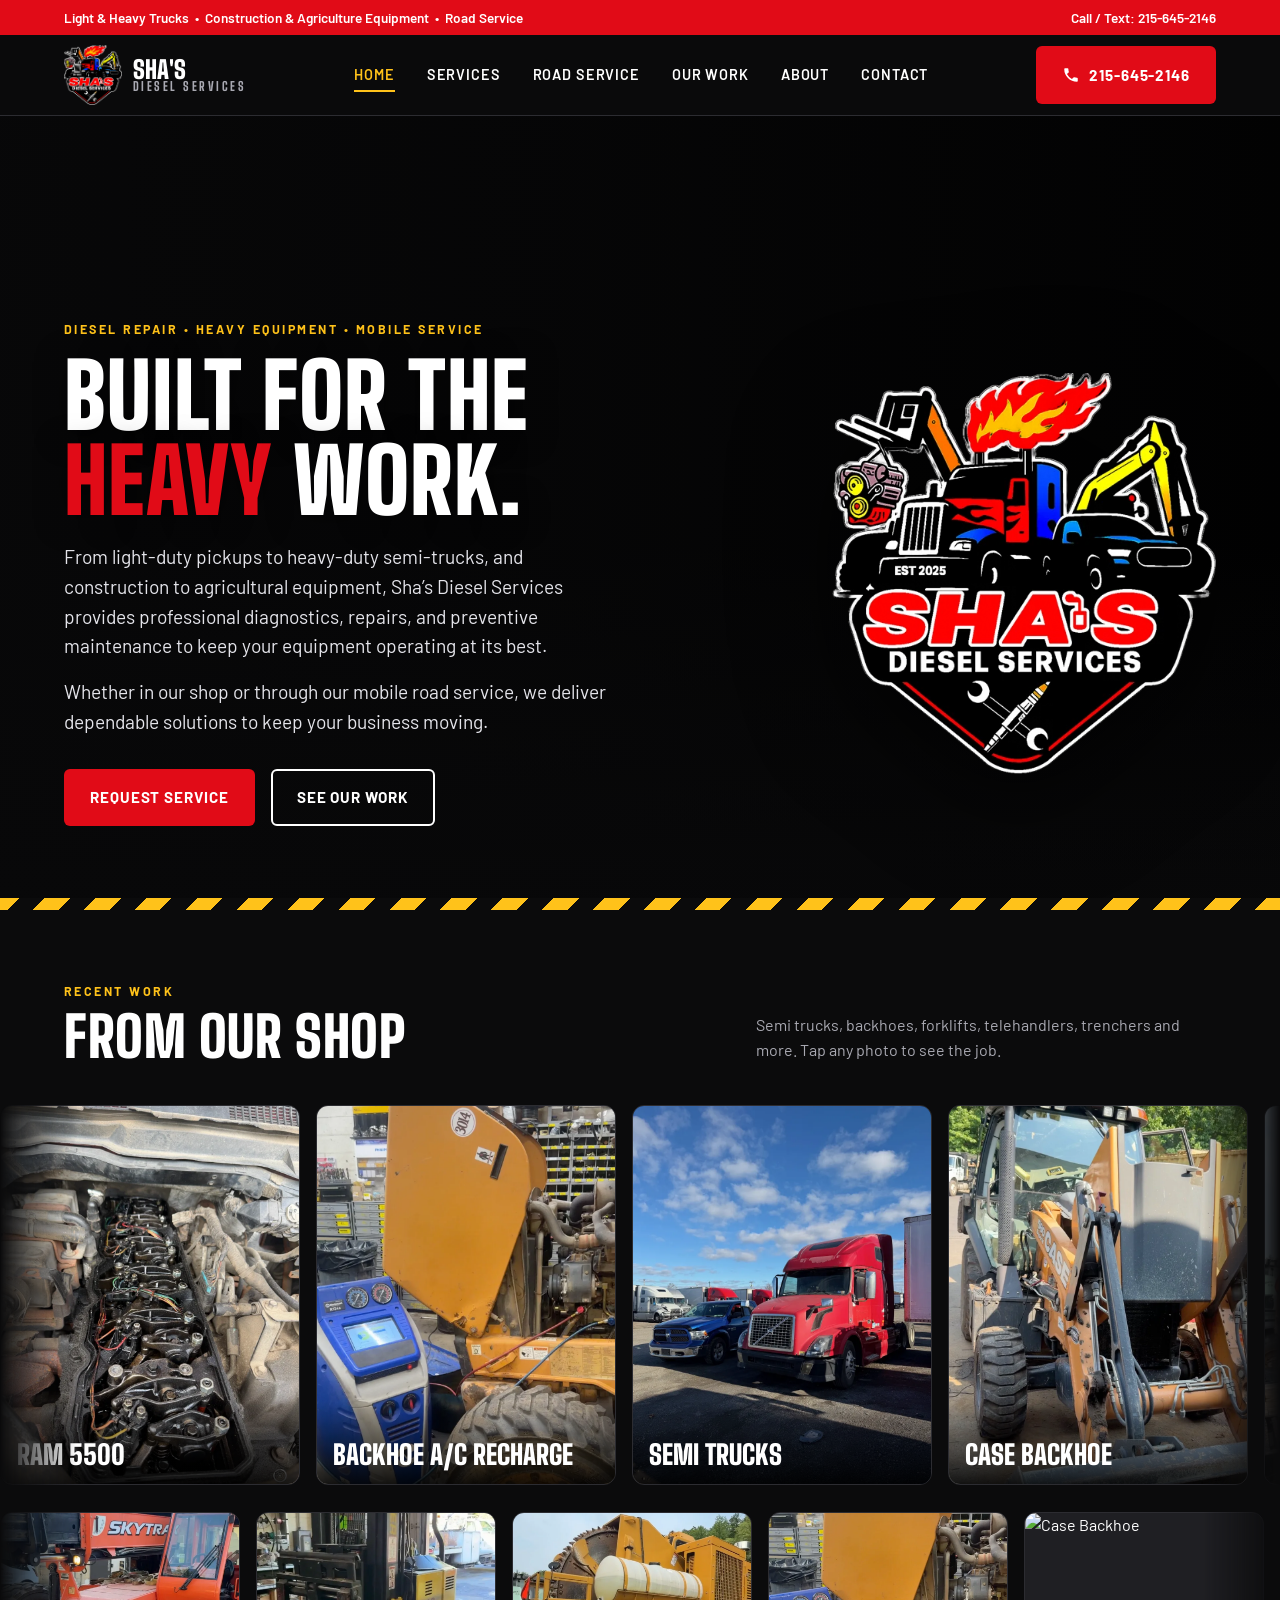
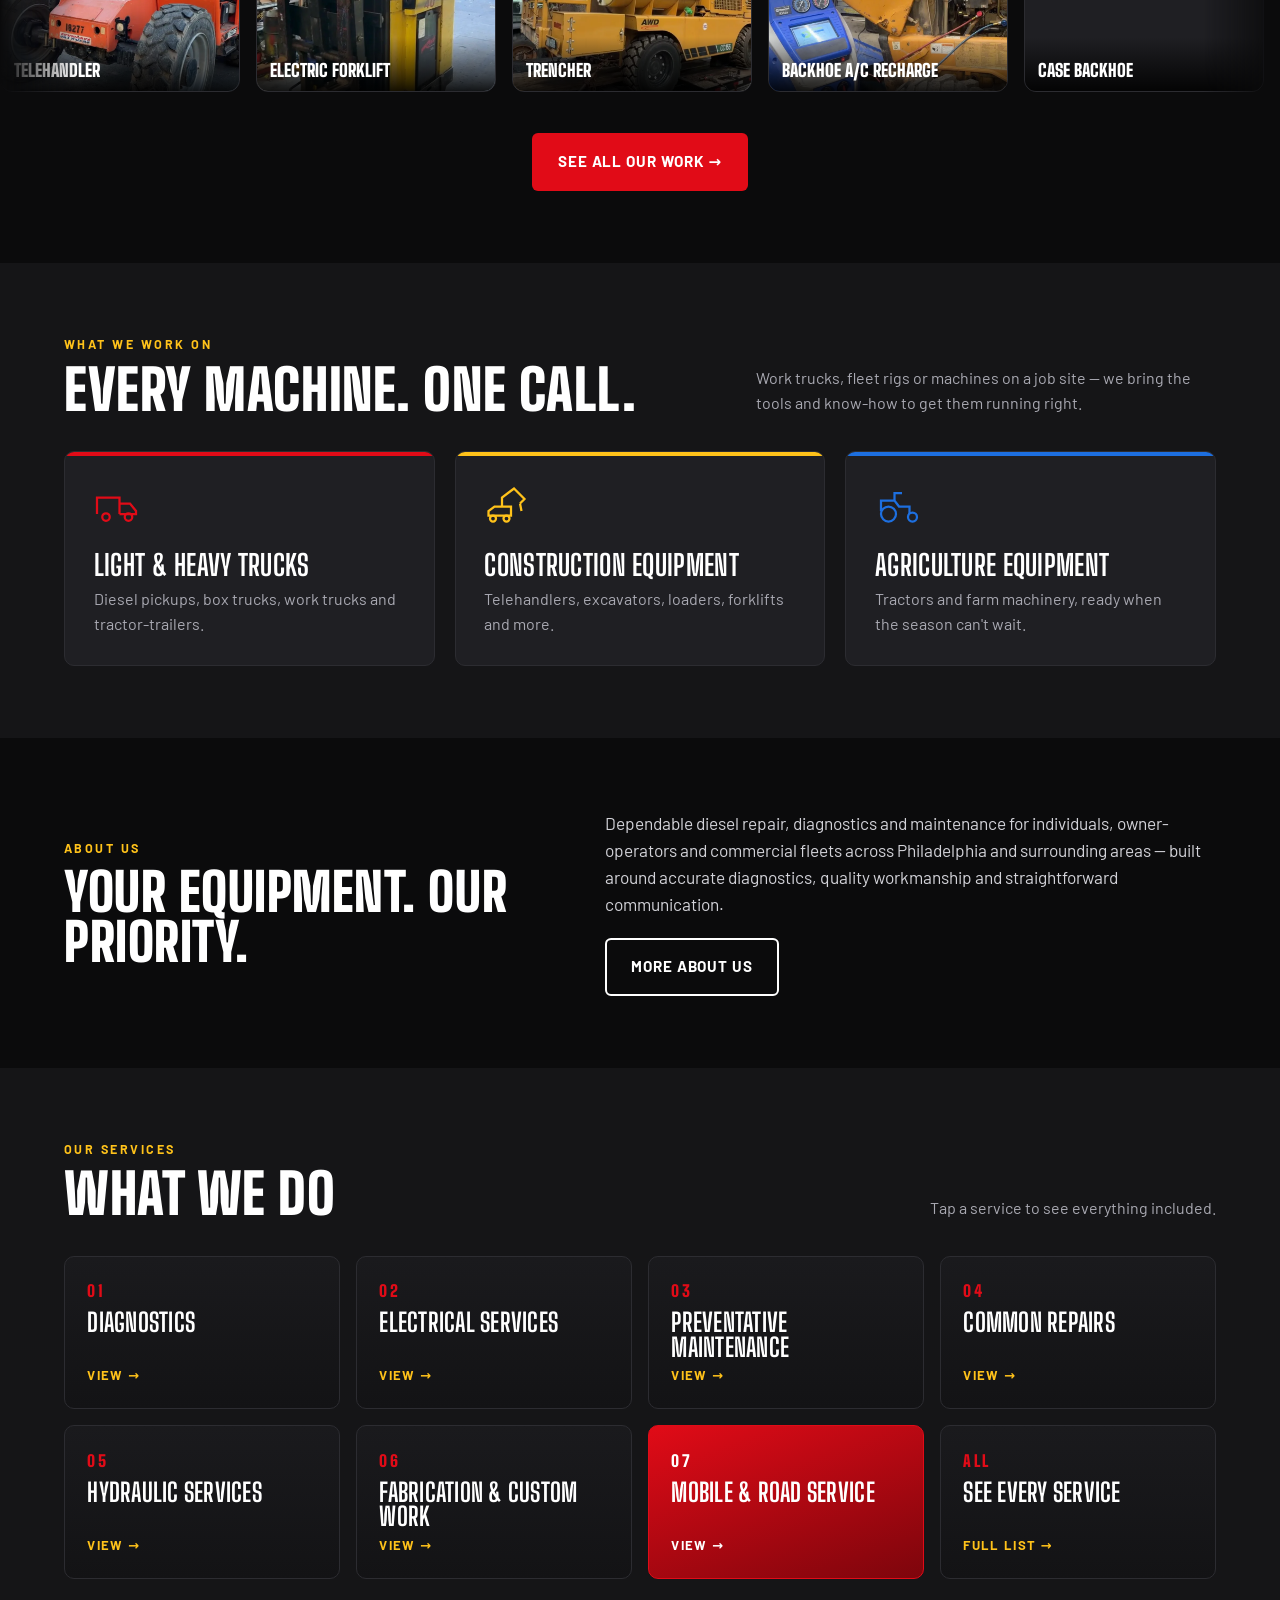
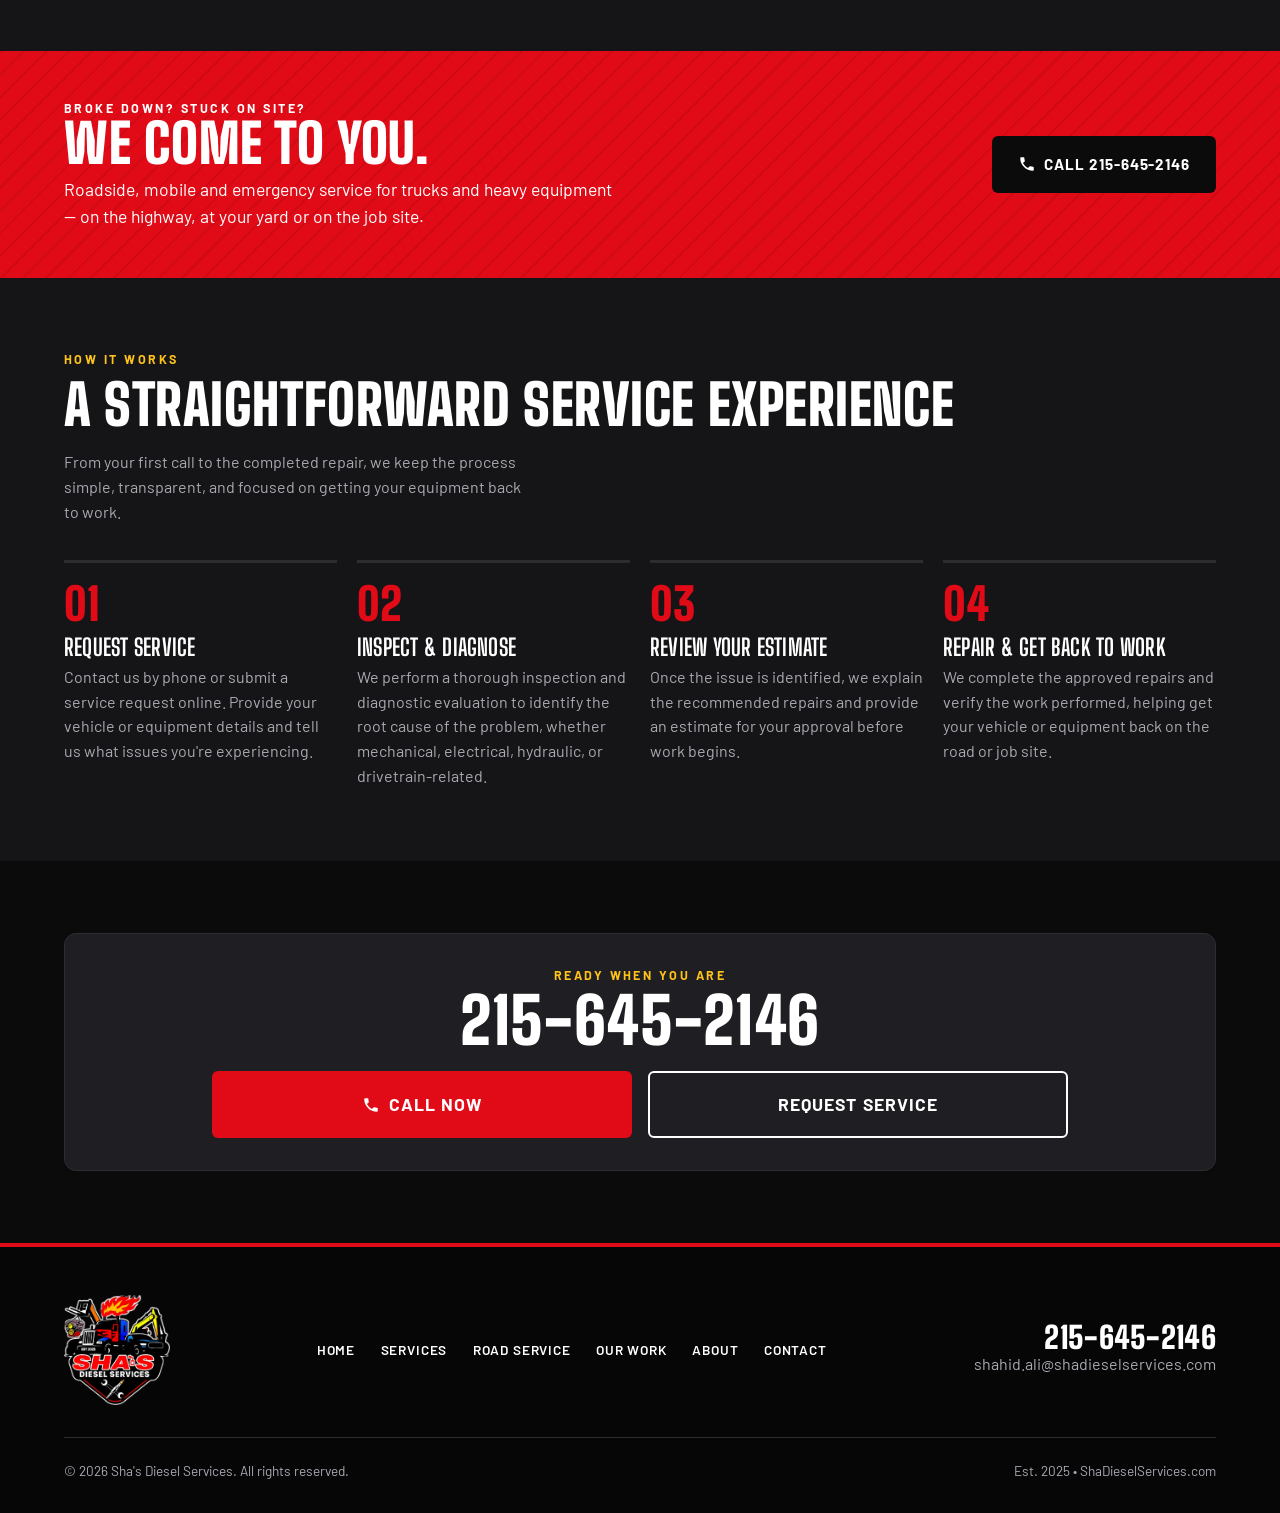
==== commit f903b383: "Add versioning to CSS and JS file links" ====
--- a/index.html
+++ b/index.html
@@ -11,7 +11,7 @@
 <link rel="preconnect" href="https://fonts.googleapis.com">
 <link rel="preconnect" href="https://fonts.gstatic.com" crossorigin>
 <link href="https://fonts.googleapis.com/css2?family=Big+Shoulders+Display:wght@700;800;900&family=Barlow:wght@400;500;600;700&display=swap" rel="stylesheet">
-<link rel="stylesheet" href="styles.css">
+<link rel="stylesheet" href="styles.css?v=202611262322">
 </head>
 <body>
 
@@ -166,6 +166,6 @@
   <a href="contact.html">Request Service</a>
 </div>
 
-<script src="site.js"></script>
+<script src="site.js?v=202611262322"></script>
 </body>
 </html>
--- a/styles.css
+++ b/styles.css
@@ -331,11 +331,11 @@
 .work-home{overflow:hidden}
 .marquee{overflow:hidden;padding:.4rem 0;-webkit-mask-image:linear-gradient(90deg,transparent,#000 6%,#000 94%,transparent);mask-image:linear-gradient(90deg,transparent,#000 6%,#000 94%,transparent)}
 .marquee + .marquee{margin-top:.9rem}
-.mq-track{display:flex;gap:1rem;width:max-content;animation:mqLeft linear infinite}
+.mq-track{--mqgap:1rem;display:flex;gap:var(--mqgap);width:max-content;animation:mqLeft linear infinite;will-change:transform}
 .mq-b{animation-name:mqRight}
 .marquee:hover .mq-track,.marquee.paused .mq-track{animation-play-state:paused}
-@keyframes mqLeft{from{transform:translateX(0)}to{transform:translateX(calc(-50% - .5rem))}}
-@keyframes mqRight{from{transform:translateX(calc(-50% - .5rem))}to{transform:translateX(0)}}
+@keyframes mqLeft{from{transform:translate3d(0,0,0)}to{transform:translate3d(calc(-50% - var(--mqgap) / 2),0,0)}}
+@keyframes mqRight{from{transform:translate3d(calc(-50% - var(--mqgap) / 2),0,0)}to{transform:translate3d(0,0,0)}}
 .mq-card{flex:none;aspect-ratio:auto}
 .mq-a .mq-card{width:300px;height:380px}
 .mq-b .mq-card{width:240px;height:180px}
@@ -355,7 +355,5 @@
   .mq-a .mq-card{width:230px;height:290px}
   .mq-b .mq-card{width:170px;height:130px}
   .mq-a .mq-card .gcap b{font-size:1.35rem}
-  .mq-track{gap:.65rem}
-  @keyframes mqLeft{from{transform:translateX(0)}to{transform:translateX(calc(-50% - .325rem))}}
-  @keyframes mqRight{from{transform:translateX(calc(-50% - .325rem))}to{transform:translateX(0)}}
-}
+  .mq-track{--mqgap:.65rem}
+}
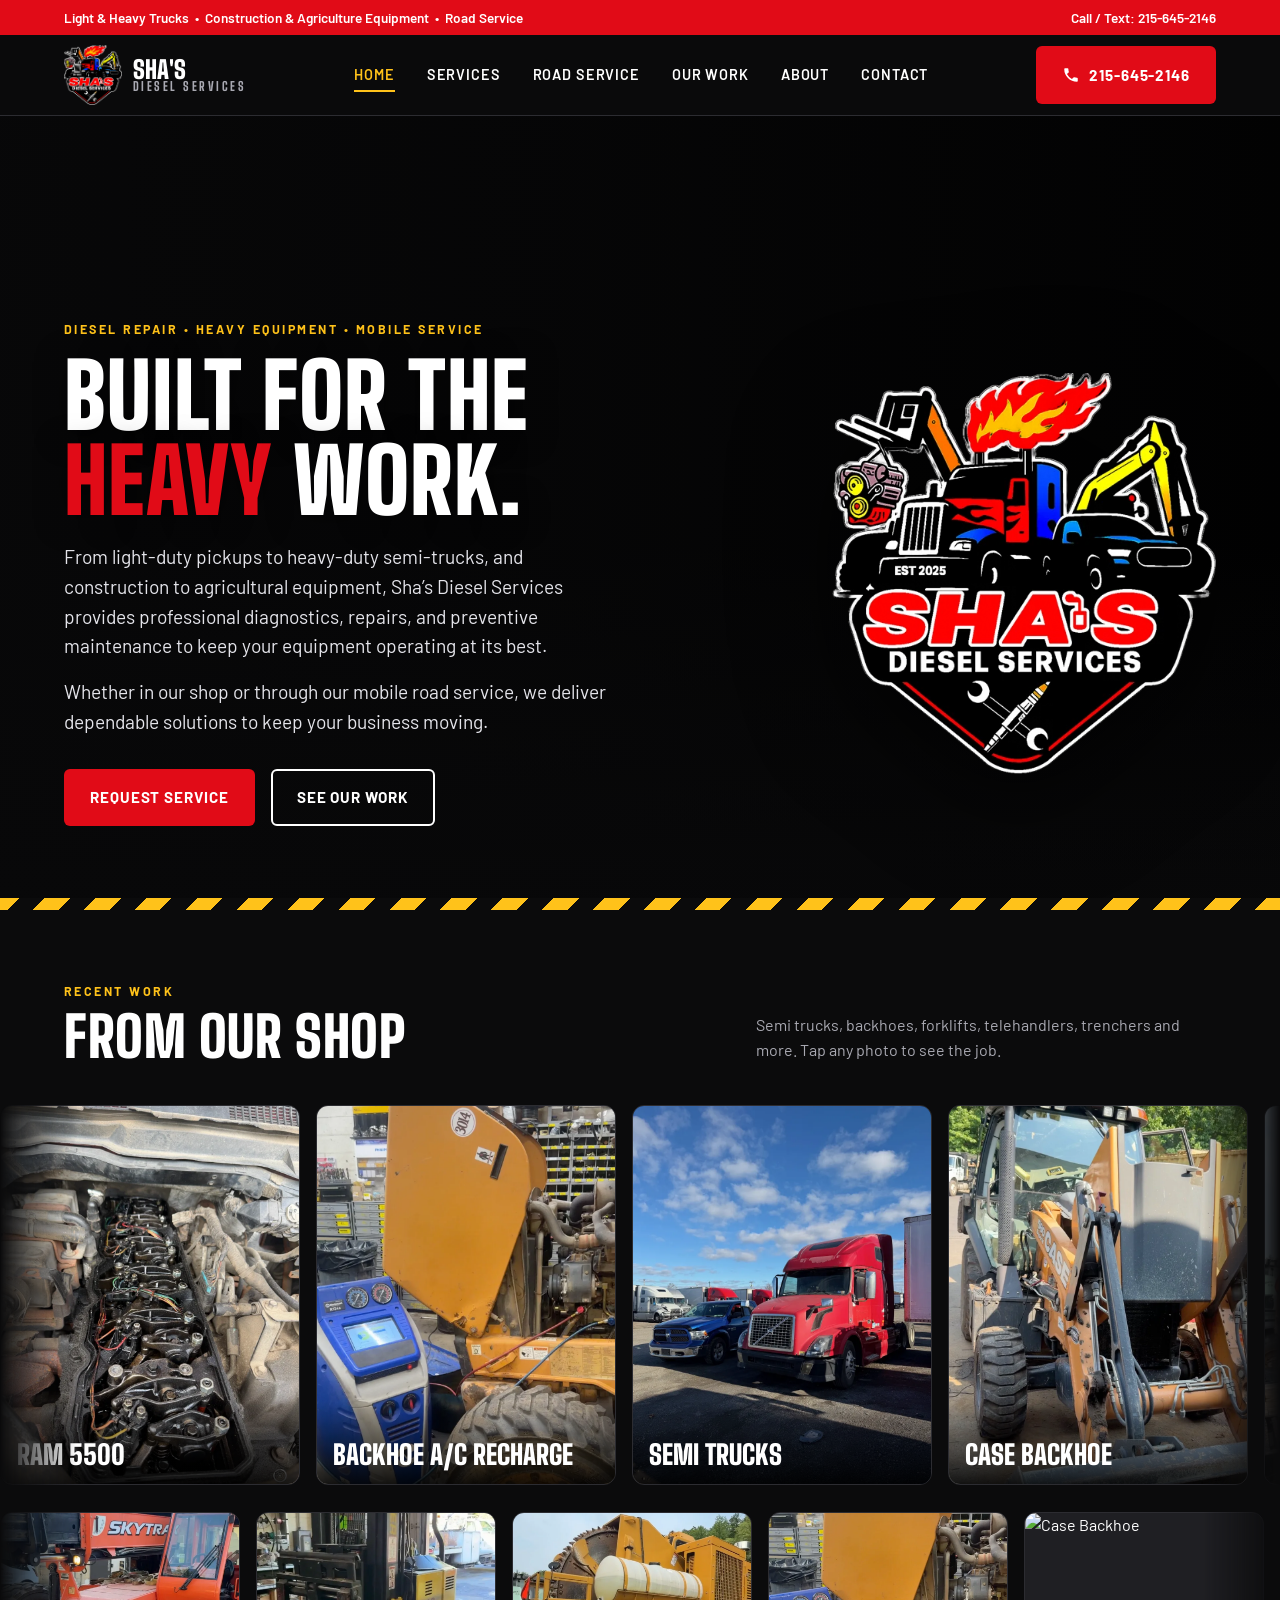
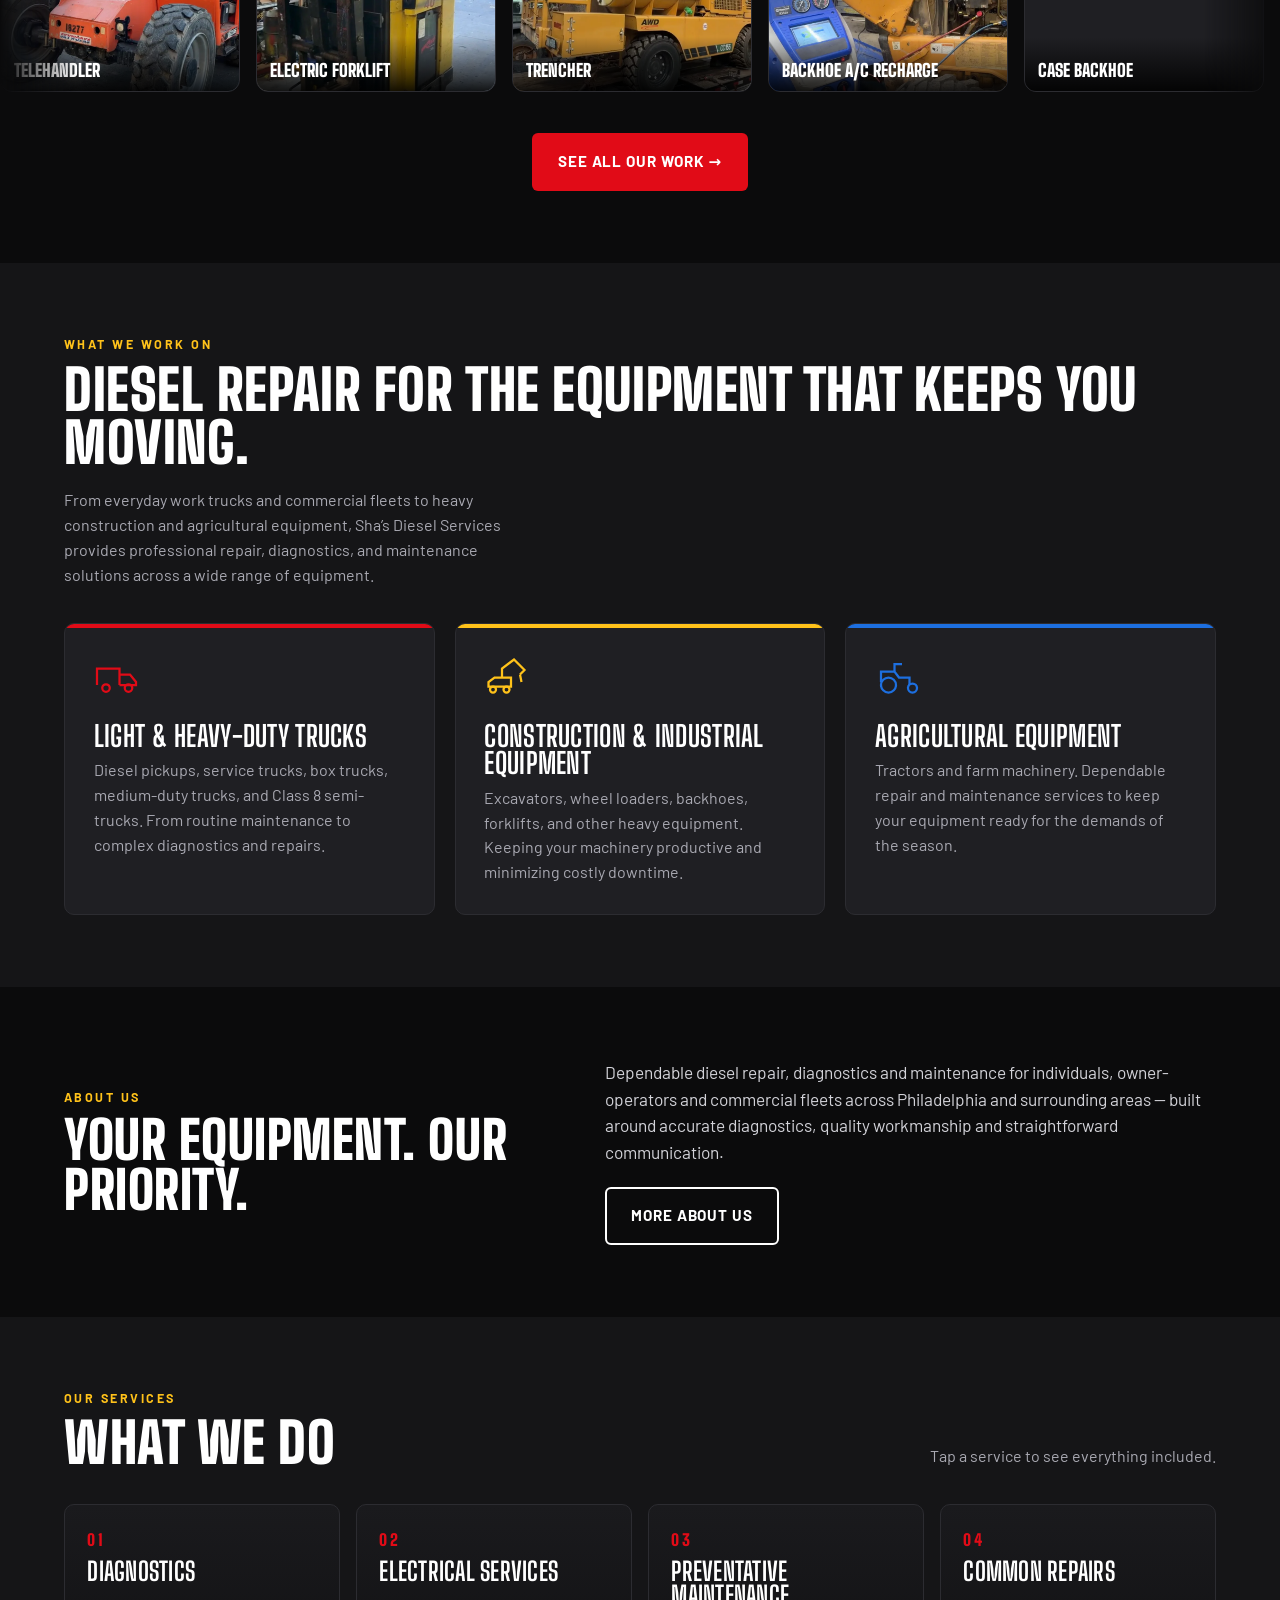
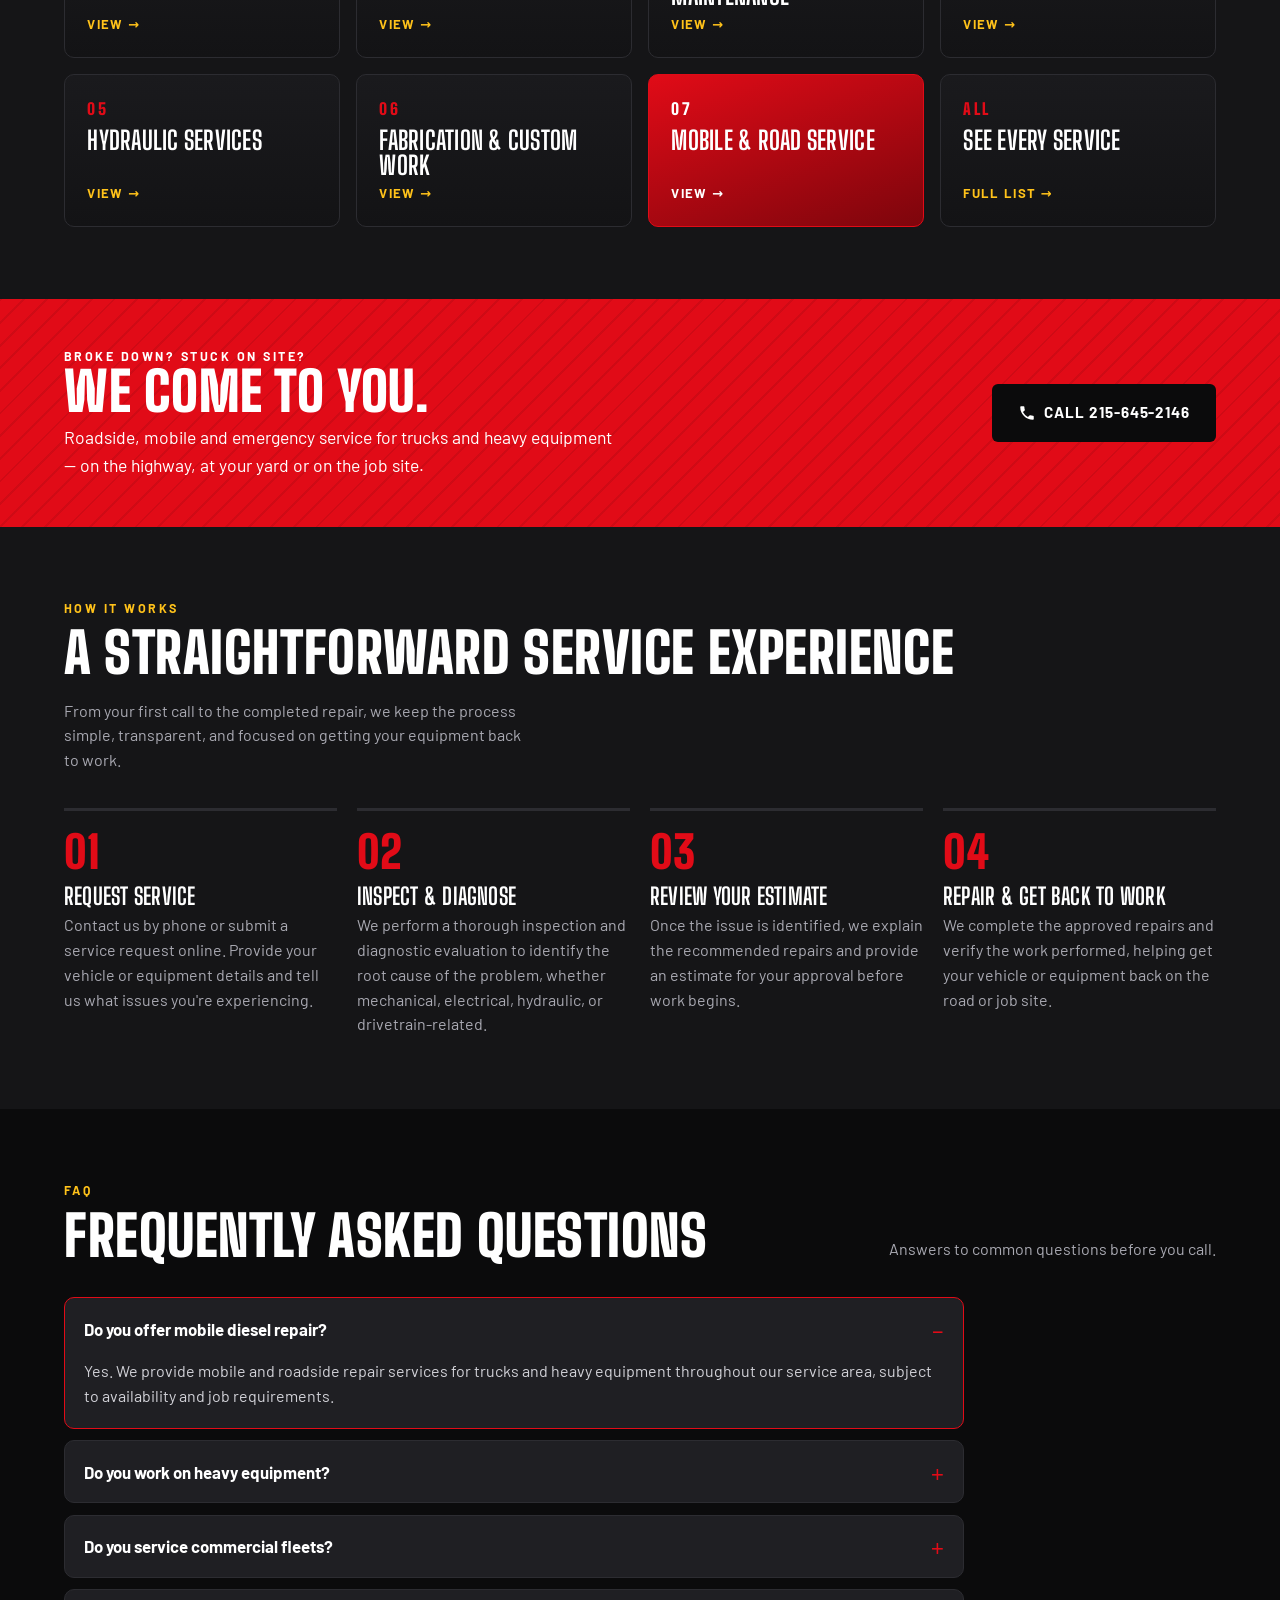
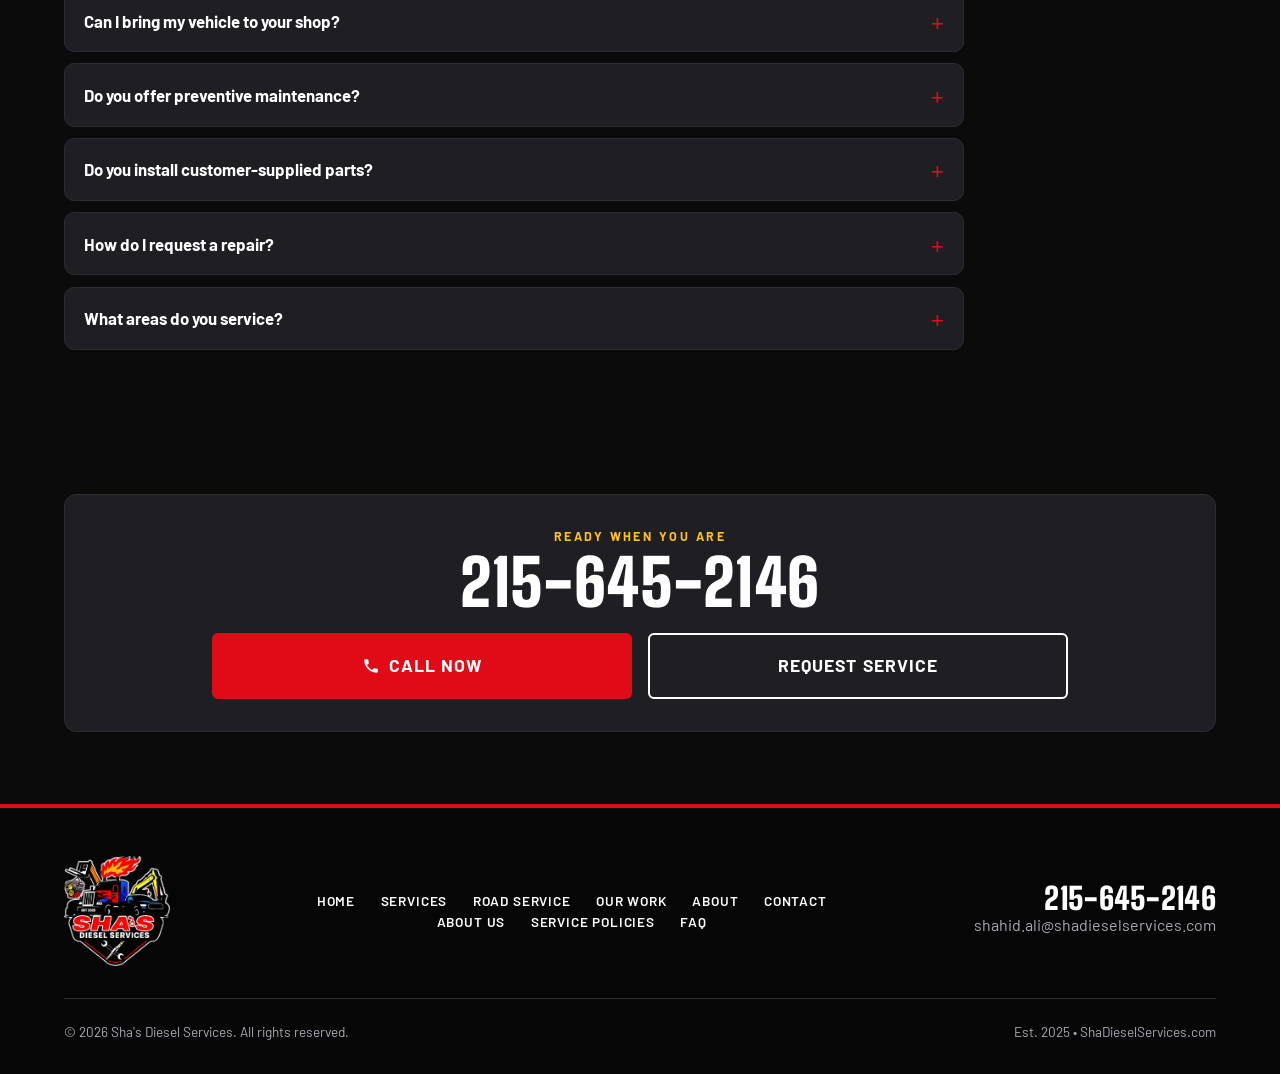
==== commit e4c66cde: "Revise content in index.html for clarity and updates Updated service descriptions and FAQ section in" ====
--- a/index.html
+++ b/index.html
@@ -11,7 +11,7 @@
 <link rel="preconnect" href="https://fonts.googleapis.com">
 <link rel="preconnect" href="https://fonts.gstatic.com" crossorigin>
 <link href="https://fonts.googleapis.com/css2?family=Big+Shoulders+Display:wght@700;800;900&family=Barlow:wght@400;500;600;700&display=swap" rel="stylesheet">
-<link rel="stylesheet" href="styles.css?v=202611262322">
+<link rel="stylesheet" href="styles.css?v=202611270832">
 </head>
 <body>
 
@@ -83,12 +83,12 @@
 </section>
 
 <section class="block bg-char"><div class="wrap">
-  <div class="sec-head"><div><div class="eyebrow">What We Work On</div><h2>Every machine. One call.</h2></div>
-  <p>Work trucks, fleet rigs or machines on a job site &mdash; we bring the tools and know-how to get them running right.</p></div>
+  <div class="sec-head"><div><div class="eyebrow">What We Work On</div><h2>Diesel repair for the equipment that keeps you moving.</h2></div>
+  <p>From everyday work trucks and commercial fleets to heavy construction and agricultural equipment, Sha&rsquo;s Diesel Services provides professional repair, diagnostics, and maintenance solutions across a wide range of equipment.</p></div>
   <div class="fleet-grid">
-    <div class="fcard"><svg viewBox="0 0 64 64" fill="none" stroke="#e10b17" stroke-width="3"><path d="M4 44V22h30v22M34 30h14l8 10v4H34"/><circle cx="16" cy="48" r="5"/><circle cx="46" cy="48" r="5"/></svg><h3>Light &amp; Heavy Trucks</h3><p>Diesel pickups, box trucks, work trucks and tractor-trailers.</p></div>
-    <div class="fcard"><svg viewBox="0 0 64 64" fill="none" stroke="#ffc21a" stroke-width="3"><path d="M6 46h30V34H14l-8 6zM24 34V22l16-12 14 14-6 6M48 30l2 10"/><circle cx="12" cy="50" r="4"/><circle cx="30" cy="50" r="4"/></svg><h3>Construction Equipment</h3><p>Telehandlers, excavators, loaders, forklifts and more.</p></div>
-    <div class="fcard"><svg viewBox="0 0 64 64" fill="none" stroke="#1d6fe0" stroke-width="3"><path d="M8 40V26h18l6 8h14v10M26 26V16h10"/><circle cx="18" cy="44" r="10"/><circle cx="50" cy="48" r="6"/></svg><h3>Agriculture Equipment</h3><p>Tractors and farm machinery, ready when the season can't wait.</p></div>
+    <div class="fcard"><svg viewBox="0 0 64 64" fill="none" stroke="#e10b17" stroke-width="3"><path d="M4 44V22h30v22M34 30h14l8 10v4H34"/><circle cx="16" cy="48" r="5"/><circle cx="46" cy="48" r="5"/></svg><h3>Light &amp; Heavy-Duty Trucks</h3><p>Diesel pickups, service trucks, box trucks, medium-duty trucks, and Class 8 semi-trucks. From routine maintenance to complex diagnostics and repairs.</p></div>
+    <div class="fcard"><svg viewBox="0 0 64 64" fill="none" stroke="#ffc21a" stroke-width="3"><path d="M6 46h30V34H14l-8 6zM24 34V22l16-12 14 14-6 6M48 30l2 10"/><circle cx="12" cy="50" r="4"/><circle cx="30" cy="50" r="4"/></svg><h3>Construction &amp; Industrial Equipment</h3><p>Excavators, wheel loaders, backhoes, forklifts, and other heavy equipment. Keeping your machinery productive and minimizing costly downtime.</p></div>
+    <div class="fcard"><svg viewBox="0 0 64 64" fill="none" stroke="#1d6fe0" stroke-width="3"><path d="M8 40V26h18l6 8h14v10M26 26V16h10"/><circle cx="18" cy="44" r="10"/><circle cx="50" cy="48" r="6"/></svg><h3>Agricultural Equipment</h3><p>Tractors and farm machinery. Dependable repair and maintenance services to keep your equipment ready for the demands of the season.</p></div>
   </div>
 </div></section>
 
@@ -126,6 +126,8 @@
   </div>
 </div></section>
 
+<section class="block" id="faq"><div class="wrap"><div class="sec-head"><div><div class="eyebrow">FAQ</div><h2>Frequently asked questions</h2></div><p>Answers to common questions before you call.</p></div><div class="faq"><details open><summary>Do you offer mobile diesel repair?</summary><p>Yes. We provide mobile and roadside repair services for trucks and heavy equipment throughout our service area, subject to availability and job requirements.</p></details><details><summary>Do you work on heavy equipment?</summary><p>Yes. We service various types of construction and agricultural equipment, including excavators, loaders, forklifts, and tractors.</p></details><details><summary>Do you service commercial fleets?</summary><p>Yes. We provide maintenance, diagnostics, and repair services for commercial vehicles and fleet customers.</p></details><details><summary>Can I bring my vehicle to your shop?</summary><p>Yes. In-shop service is available for qualifying vehicles and equipment. Contact us to discuss your equipment and service needs.</p></details><details><summary>Do you offer preventive maintenance?</summary><p>Yes. We provide routine maintenance services to help keep trucks and equipment operating reliably.</p></details><details><summary>Do you install customer-supplied parts?</summary><p>Yes. Customer-supplied parts may be installed depending on the application and job requirements.</p></details><details><summary>How do I request a repair?</summary><p>Call or text <a href="tel:+12156452146">215-645-2146</a>, or submit a service request through our <a href="contact.html">website</a>.</p></details><details><summary>What areas do you service?</summary><p>We serve Philadelphia and surrounding areas. Contact us with your location to confirm service availability.</p></details></div></div></section>
+
 <section class="block"><div class="wrap">
   <div class="callcard">
     <div class="eyebrow">Ready when you are</div>
@@ -142,7 +144,7 @@
 <footer><div class="wrap">
   <div class="foot">
     <a href="index.html"><img src="logo.webp" alt="Sha's Diesel Services"></a>
-    <ul><li><a href="index.html">Home</a></li><li><a href="services.html">Services</a></li><li><a href="road-service.html">Road Service</a></li><li><a href="work.html">Our Work</a></li><li><a href="about.html">About</a></li><li><a href="contact.html">Contact</a></li></ul>
+    <div><ul><li><a href="index.html">Home</a></li><li><a href="services.html">Services</a></li><li><a href="road-service.html">Road Service</a></li><li><a href="work.html">Our Work</a></li><li><a href="about.html">About</a></li><li><a href="contact.html">Contact</a></li></ul><ul class="foot-sub"><li><a href="about.html">About Us</a></li><li><a href="services.html#policies">Service Policies</a></li><li><a href="contact.html#faq">FAQ</a></li></ul></div>
     <div class="foot-contact">
       <a class="display" href="tel:+12156452146">215-645-2146</a>
       <a href="mailto:shahid.ali@shadieselservices.com"><span>shahid.ali@shadieselservices.com</span></a>
@@ -166,6 +168,6 @@
   <a href="contact.html">Request Service</a>
 </div>
 
-<script src="site.js?v=202611262322"></script>
+<script src="site.js?v=202611270832"></script>
 </body>
 </html>
